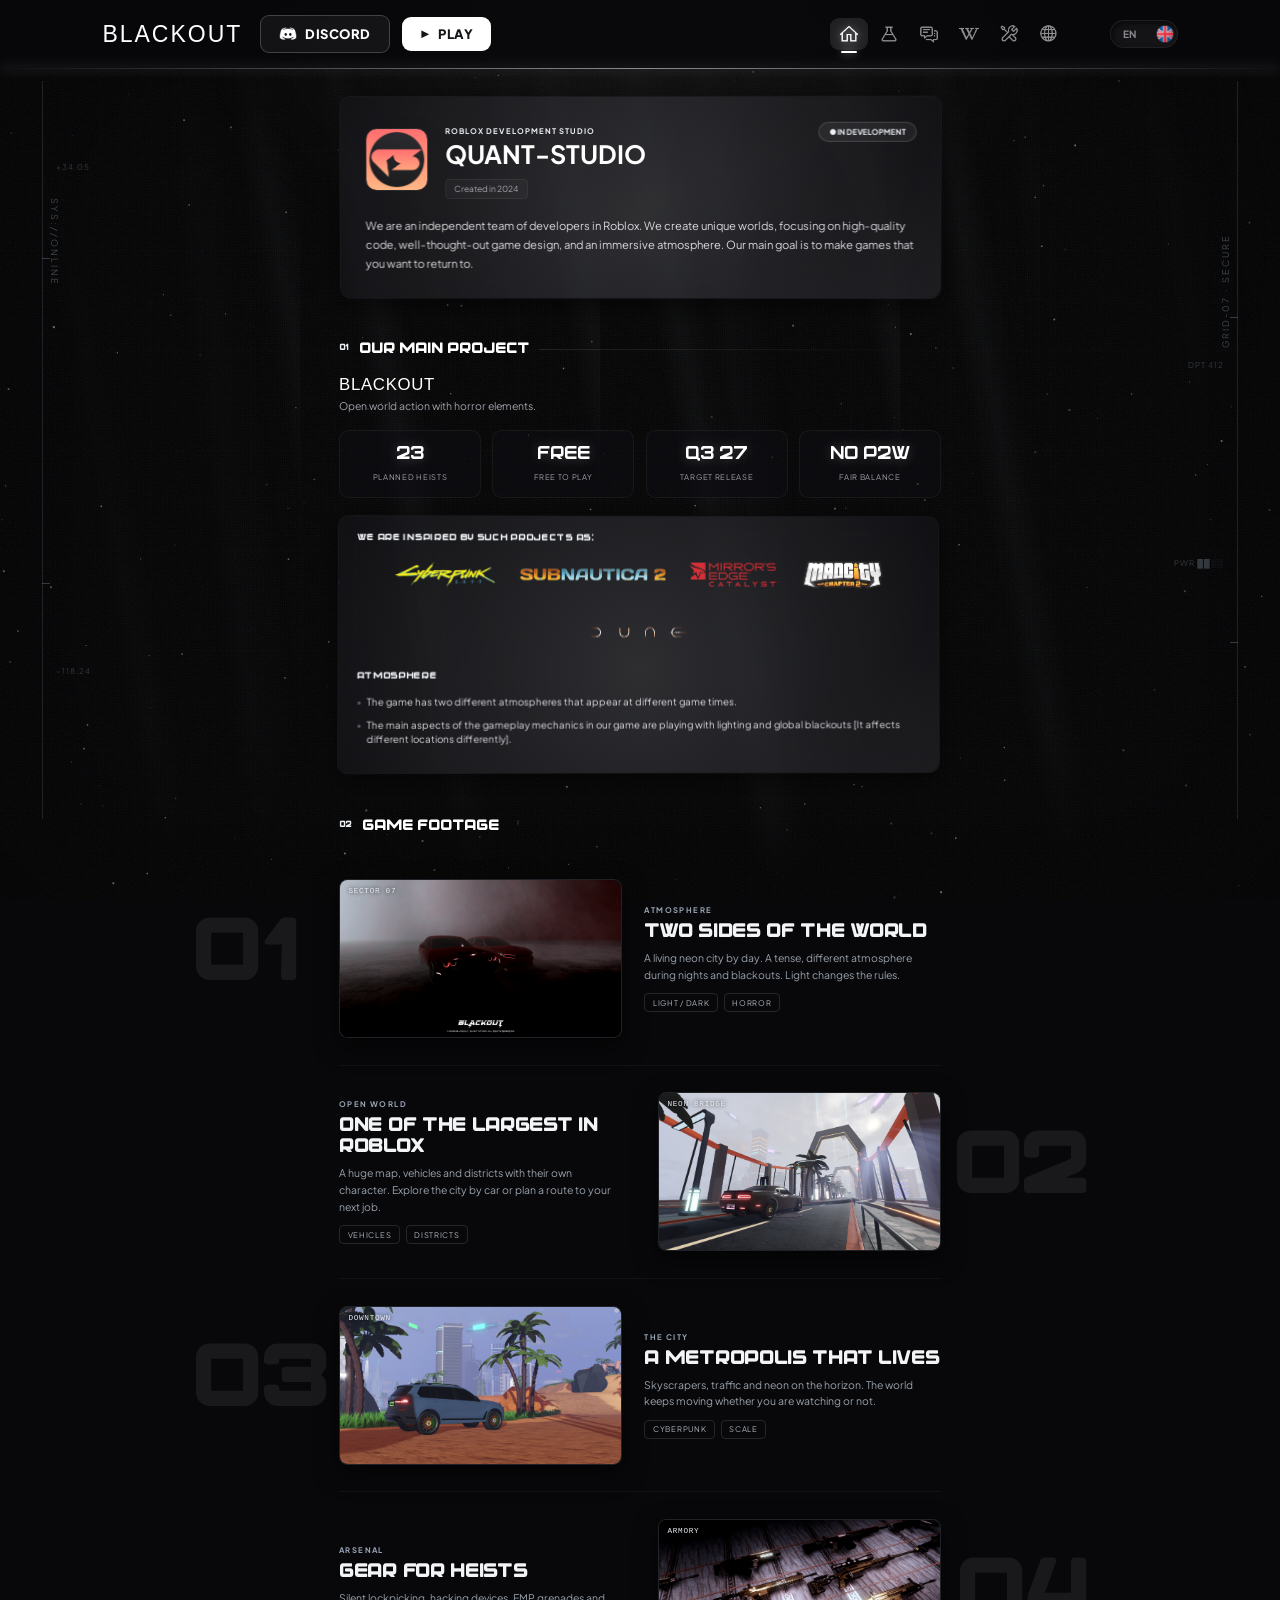
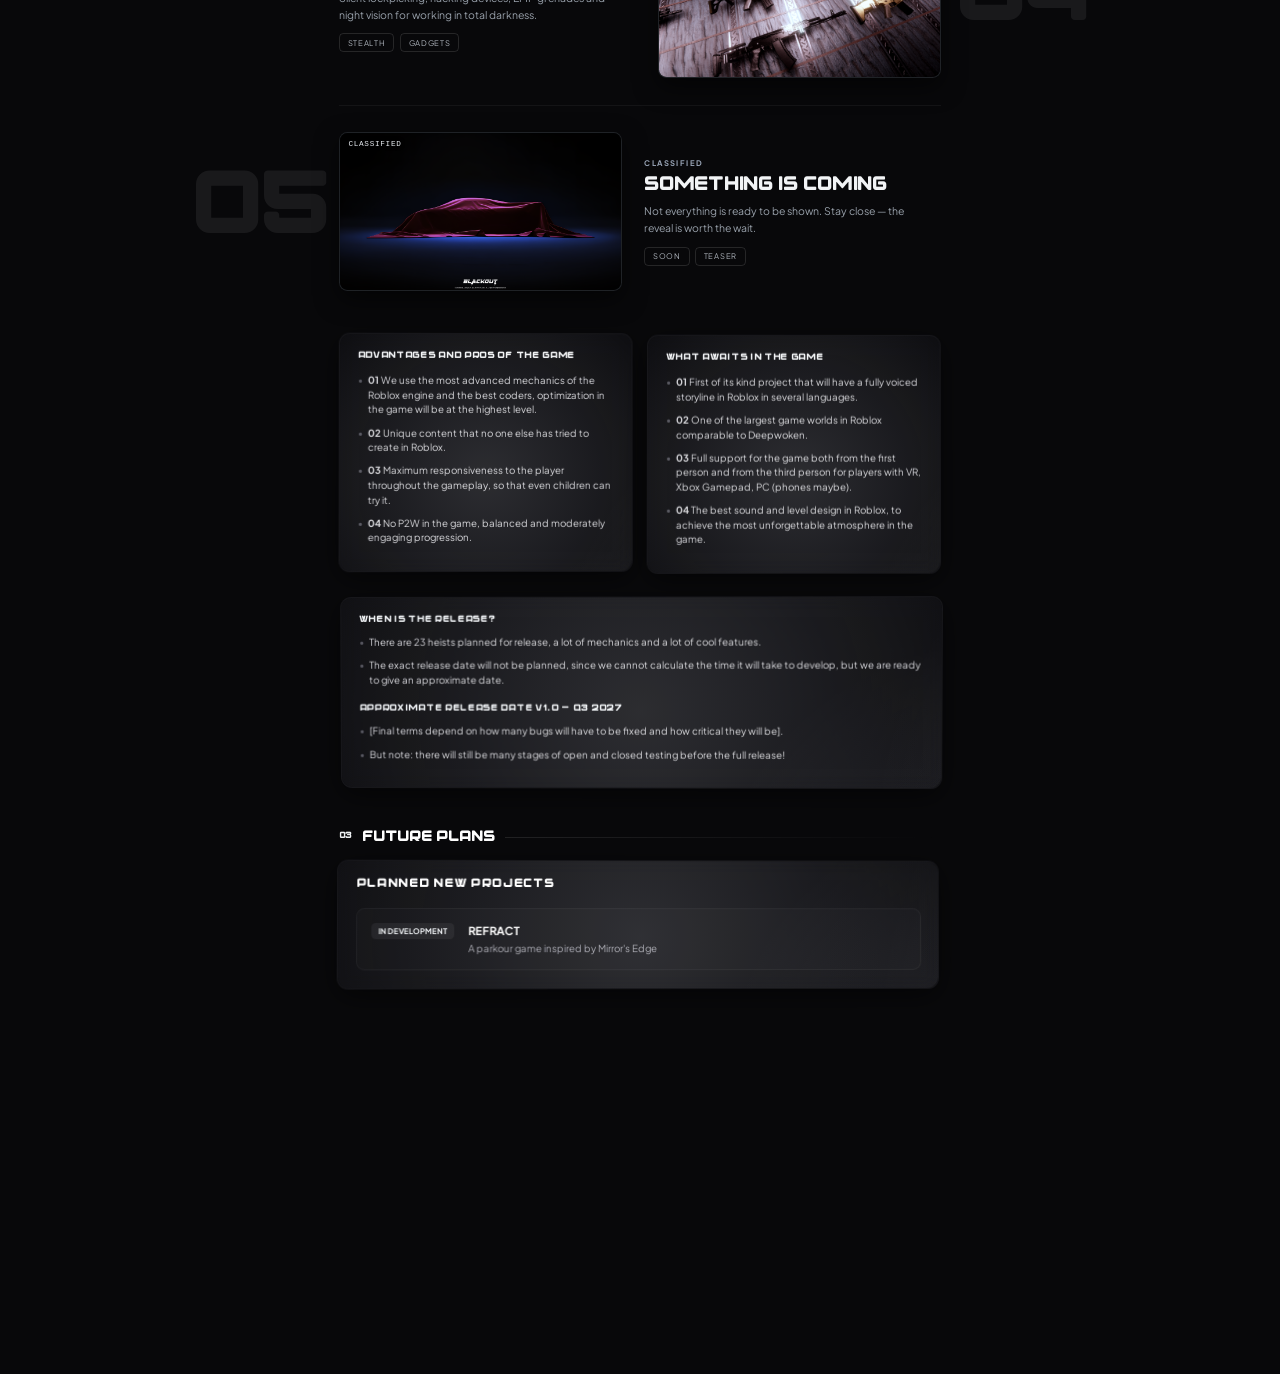
==== index.html @ 34bfa919 "Update index.html" ====
<!DOCTYPE html>
<html lang="ru">
<head>
    <meta charset="UTF-8">
    <meta name="viewport" content="width=device-width, initial-scale=1.0">

    <!-- Цвет боковой полоски Discord-эмбеда (тёмно-синий под фон/кавер) -->
    <meta name="theme-color" content="#0a0e1a">

    <!-- НАСТРОЙКА КРАСИВОГО ПРЕВЬЮ ПРИ ОТПРАВКЕ ССЫЛКИ -->
<meta property="og:type" content="website">
<meta property="og:title" content="Quant Studio">
<meta property="og:description" content="General Info. Product Info. Wiki. etc.">
<meta property="og:url" content="https://quant-web-two.vercel.app">

<!-- Ссылка на картинку для превью (Рекомендуемый размер: 1200x630 пикселей) -->
<meta property="og:image" content="https://quant-web-two.vercel.app/images/og-cover.png">
<meta property="og:image:width" content="1200">
<meta property="og:image:height" content="630">

<!-- Дополнительные теги для отображения в Twitter/X -->
<meta name="twitter:card" content="summary_large_image">
<meta name="twitter:title" content="Quant Studio">
<meta name="twitter:description" content="General Info. Product Info. Wiki. etc.">
<meta name="twitter:image" content="https://quant-web-two.vercel.app/images/og-cover.png">

    <title>Quant-Studio</title>
    <link rel="icon" type="image/png" href="images/logo.png">
    <link rel="preconnect" href="https://fonts.googleapis.com">
    <link rel="preconnect" href="https://fonts.gstatic.com" crossorigin>
    <link href="https://fonts.googleapis.com/css2?family=Plus+Jakarta+Sans:wght@400;500;700&display=swap" rel="stylesheet">
    <link rel="stylesheet" href="style.css">
</head>
<body>

    <div class="bg-grid-overlay"></div>

    <!-- Боковые HUD-рельсы в пустых полях (декор фона) -->
    <div class="hud-rails" aria-hidden="true">
        <div class="hud-rail left">
            <span class="hud-line"></span>
            <span class="hud-vtext">SYS://ONLINE</span>
            <span class="hud-tick t1">+34.05</span>
            <span class="hud-tick t2">−118.24</span>
        </div>
        <div class="hud-rail right">
            <span class="hud-line"></span>
            <span class="hud-vtext">GRID-07 · SECURE</span>
            <span class="hud-tick t3">DPT 412</span>
            <span class="hud-tick t4">PWR ██░░</span>
        </div>
    </div>
    

<!-- Шапка сайта с полным набором вкладок -->
<header class="navbar">
    <div class="logo">BLACKOUT</div>

    <div class="nav-collapse" id="nav-collapse">
        <a href="https://discord.gg/CZhffCMkxT" target="_blank" rel="noopener" class="nav-cta discord"><span data-en="Discord">Discord</span></a>
        <a href="https://www.roblox.com/games/18913136198/BLACKOUT-P-A" target="_blank" rel="noopener" class="nav-cta play"><span data-en="Play">Играть</span></a>

        <nav class="nav-links">
            <button class="tab-btn active" data-tab="main-page"><span class="tab-tip" data-en="Home">Главная</span></button>
            <button class="tab-btn" data-tab="hiring-page"><span class="tab-tip" data-en="Hiring">Вакансии</span></button>
            <button class="tab-btn" data-tab="faq-page"><span class="tab-tip" data-en="FAQ">FAQ</span></button>
            <button class="tab-btn" data-tab="wiki-page"><span class="tab-tip" data-en="Wiki">Вики</span></button>
            <button class="tab-btn" data-tab="devs-page"><span class="tab-tip" data-en="Developers">Разработчики</span></button>
            <button class="tab-btn" data-tab="socials-page"><span class="tab-tip" data-en="Social Media">Соцсети</span></button>
        </nav>
    </div>

    <!-- Язык — всегда виден на баре -->
    <button id="lang-toggle-btn" class="lang-btn">RU</button>

    <!-- Бургер (только на мобилке) -->
    <button class="nav-toggle" id="nav-toggle" aria-label="Меню"><span></span><span></span><span></span></button>
</header>



    <!-- Главный контейнер -->
    <main class="container">
        <!-- ================= ТАБ 1: ГЛАВНЯ ================= -->
            <div id="main-page" class="tab-content active">
 <!-- САМЫЙ ПЕРВЫЙ БЛОК: БИО СТУДИИ (QUANT-STUDIO) -->
        <section id="about" class="profile-card">
            <div class="profile-header">
                <div class="avatar-zone">
                    <!-- Указываем путь к вашей картинке внутри папки images -->
                    <img src="images/logo.png" alt="QUANT-STUDIO Logo" class="avatar">
                </div>
                
                <div class="profile-title">
                    <span class="subtitle">ROBLOX DEVELOPMENT STUDIO</span>
                    <h1>QUANT-STUDIO</h1>
                    
                    <div class="tags">
                        <span class="tag" data-en="Created in 2024">Создано в 2024</span>
                        <!-- <span class="tag" data-en="XX+ members">XX+ участников</span> -->
                        <!-- <span class="tag" data-en="XXM+ visits">XX млн+ визитов</span> -->
                    </div>
                </div>
                
                <div class="status-badge">● IN DEVELOPMENT</div>
            </div>

            <p class="bio" 
               data-en="We are an independent team of developers in Roblox. We create unique worlds, focusing on high-quality code, well-thought-out game design, and an immersive atmosphere. Our main goal is to make games that you want to return to.">
                Мы — независимая команда разработчиков в Roblox. Создаем уникальные миры, фокусируясь на качественном коде, проработанном геймдизайне и захватывающей атмосфере. Наша главная цель — делать игры, в которые хочется возвращаться.
            </p>
        </section>

        
        <!-- РАЗДЕЛ 01: НАШ ГЛАВНЫЙ ПРОЕКТ -->
        <div class="section-header">
            <span class="section-number">01</span>
            <h2 class="section-title" data-en="Our main project">Наш главный проект</h2>
            <div class="section-line"></div>
        </div>

        <!-- Описание игры (теперь свободно лежит на сайте) -->
        <div class="project-info" style="margin-bottom: 25px;">
            <h3 style="font-size: 24px; color: #ffffff; margin-bottom: 6px;">BLACKOUT</h3>
            <p data-en="Open world action with horror elements." style="color: #a1a1aa; font-size: 15px;">Опен ворлд экшен с элементами хоррора.</p>
        </div>

        <!-- Строка крупных неоновых счётчиков -->
        <div class="stats-row">
            <div class="stat">
                <span class="stat-num">23</span>
                <span class="stat-label" data-en="Planned heists">Ограблений</span>
            </div>
            <div class="stat">
                <span class="stat-num">FREE</span>
                <span class="stat-label" data-en="Free to play">Бесплатно</span>
            </div>
            <div class="stat">
                <span class="stat-num">Q3 27</span>
                <span class="stat-label" data-en="Target release">Примерный релиз</span>
            </div>
            <div class="stat">
                <span class="stat-num">NO&nbsp;P2W</span>
                <span class="stat-label" data-en="Fair balance">Честный баланс</span>
            </div>
        </div>

        <!-- БОЛЬШОЙ УВЕЛИЧЕННЫЙ ВИДЕОПЛЕЕР -->

        <!-- Карточка «Вдохновение и Атмосфера» с неоновыми заголовками -->
        <div style="margin-top: 30px; margin-bottom: 30px;">
            <div class="skills-card basic-card">
                
                <!-- Заголовок с акцентным цветом -->
                <h3 data-en="WE ARE INSPIRED BY SUCH PROJECTS AS:" style="color: var(--accent-color); margin-bottom: 15px;">МЫ ВДОХНОВЛЯЕМСЯ ТАКИМИ ПРОЕКТАМИ, КАК:</h3>
                
                <!-- Контейнер с логотипами (остается без изменений, так как логотипы универсальны) -->
                <div style="display: flex; flex-wrap: wrap; justify-content: center; align-items: center; gap: 35px; margin-top: 25px; margin-bottom: 30px; padding: 0 15px;">
                    <img src="images/cyberpunk.png" alt="Cyberpunk 2077" style="width: 142px; height: 35px; object-fit: contain;">
                    <img src="images/subnautica2.png" alt="Subnautica 2" style="width: 209px; height: 18px; object-fit: contain;">
                    <img src="images/mec.png" alt="Mirror's Edge Catalyst" style="width: 126px; height: 35px; object-fit: contain;">
                    <img src="images/madcity.png" alt="Mad City" style="width: 116px; height: 40px; object-fit: contain;">
                    <img src="images/dune.png" alt="DUNE" style="width: 142px; height: 55px; object-fit: contain; filter: brightness(1.4) contrast(1.2);">
                </div>
                
                <!-- Заголовок с акцентным цветом -->
                <h3 data-en="ATMOSPHERE" style="color: var(--accent-color); margin-top: 25px;">АТМОСФЕРА</h3>
                
                <ul>
                    <li data-en="The game has two different atmospheres that appear at different game times.">В игре есть две разные атмосферы, которые сменяют друг друга в зависимости от игрового времени.</li>
                    <li data-en="The main aspects of the gameplay mechanics in our game are playing with lighting and global blackouts [It affects different locations differently].">Главные аспекты геймплейных механик — это игра со светом и глобальные отключения электричества (блэкауты) [Это влияет на разные локации по-разному].</li>
                </ul>
            </div>
        </div>
        
        <!-- РАЗДЕЛ 02: КАДРЫ ИЗ ИГРЫ (ЗИГЗАГ) -->
        <div class="section-header">
            <span class="section-number">02</span>
            <h2 class="section-title" data-en="Game Footage">Кадры из игры</h2>
            <div class="section-line"></div>
        </div>

        <div class="zz-flow">

            <div class="zz-row">
                <div class="zz-ghost">01</div>
                <a class="zz-shot" href="images/screen-fog.png" target="_blank">
                    <img src="images/screen-fog.png" alt="BLACKOUT — атмосфера" loading="lazy">
                    <span class="zz-tag">SECTOR 07</span>
                </a>
                <div class="zz-text">
                    <div class="zz-k" data-en="ATMOSPHERE">АТМОСФЕРА</div>
                    <h3 data-en="Two sides of the world">Две стороны мира</h3>
                    <p data-en="A living neon city by day. A tense, different atmosphere during nights and blackouts. Light changes the rules.">Днём — живой неоновый мегаполис. Ночью и в блэкаут — совсем другая, тревожная атмосфера. Свет меняет правила.</p>
                    <div class="zz-chips"><span class="zz-chip" data-en="LIGHT / DARK">СВЕТ / ТЬМА</span><span class="zz-chip" data-en="HORROR">ХОРРОР</span></div>
                </div>
            </div>

            <div class="zz-row rev">
                <div class="zz-ghost">02</div>
                <a class="zz-shot" href="images/screen-bridge.png" target="_blank">
                    <img src="images/screen-bridge.png" alt="BLACKOUT — открытый мир" loading="lazy">
                    <span class="zz-tag">NEON BRIDGE</span>
                </a>
                <div class="zz-text">
                    <div class="zz-k" data-en="OPEN WORLD">ОТКРЫТЫЙ МИР</div>
                    <h3 data-en="One of the largest in Roblox">Один из крупнейших в Roblox</h3>
                    <p data-en="A huge map, vehicles and districts with their own character. Explore the city by car or plan a route to your next job.">Огромная карта, транспорт, районы со своим характером. Исследуй город на машине или готовь маршрут к следующему делу.</p>
                    <div class="zz-chips"><span class="zz-chip" data-en="VEHICLES">ТРАНСПОРТ</span><span class="zz-chip" data-en="DISTRICTS">РАЙОНЫ</span></div>
                </div>
            </div>

            <div class="zz-row">
                <div class="zz-ghost">03</div>
                <a class="zz-shot" href="images/screen-city.png" target="_blank">
                    <img src="images/screen-city.png" alt="BLACKOUT — город" loading="lazy">
                    <span class="zz-tag">DOWNTOWN</span>
                </a>
                <div class="zz-text">
                    <div class="zz-k" data-en="THE CITY">ГОРОД</div>
                    <h3 data-en="A metropolis that lives">Мегаполис, который живёт</h3>
                    <p data-en="Skyscrapers, traffic and neon on the horizon. The world keeps moving whether you are watching or not.">Небоскрёбы, трафик и неон на горизонте. Мир продолжает жить независимо от того, смотришь ты на него или нет.</p>
                    <div class="zz-chips"><span class="zz-chip" data-en="CYBERPUNK">КИБЕРПАНК</span><span class="zz-chip" data-en="SCALE">МАСШТАБ</span></div>
                </div>
            </div>

            <div class="zz-row rev">
                <div class="zz-ghost">04</div>
                <a class="zz-shot" href="images/screen-weapons.png" target="_blank">
                    <img src="images/screen-weapons.png" alt="BLACKOUT — арсенал" loading="lazy">
                    <span class="zz-tag">ARMORY</span>
                </a>
                <div class="zz-text">
                    <div class="zz-k" data-en="ARSENAL">АРСЕНАЛ</div>
                    <h3 data-en="Gear for heists">Снаряжение для ограблений</h3>
                    <p data-en="Silent lockpicking, hacking devices, EMP grenades and night vision for working in total darkness.">Тихий взлом, хакерские девайсы, ЭМИ-гранаты и приборы ночного видения для работы в полной темноте.</p>
                    <div class="zz-chips"><span class="zz-chip" data-en="STEALTH">СТЕЛС</span><span class="zz-chip" data-en="GADGETS">ГАДЖЕТЫ</span></div>
                </div>
            </div>

            <div class="zz-row">
                <div class="zz-ghost">05</div>
                <a class="zz-shot" href="images/screen-teaser.png" target="_blank">
                    <img src="images/screen-teaser.png" alt="BLACKOUT — засекречено" loading="lazy">
                    <span class="zz-tag">CLASSIFIED</span>
                </a>
                <div class="zz-text">
                    <div class="zz-k" data-en="CLASSIFIED">ЗАСЕКРЕЧЕНО</div>
                    <h3 data-en="Something is coming">Кое-что готовится</h3>
                    <p data-en="Not everything is ready to be shown. Stay close — the reveal is worth the wait.">Не всё пока готово к показу. Оставайся рядом — раскрытие стоит ожидания.</p>
                    <div class="zz-chips"><span class="zz-chip" data-en="SOON">СКОРО</span><span class="zz-chip" data-en="TEASER">ТИЗЕР</span></div>
                </div>
            </div>

        </div>

        <!-- Две мелкие карточки под видео -->
        <div class="skills-grid">
            
            <!-- Левая карточка: Плюсы игры -->
            <div class="skills-card can-do">
                <h3 data-en="ADVANTAGES AND PROS OF THE GAME">ПРЕИМУЩЕСТВА И ПЛЮСЫ ИГРЫ</h3>
                <ul>
                    <li data-en=" We use the most advanced mechanics of the Roblox engine and the best coders, optimization in the game will be at the highest level."><strong>01</strong> Мы используем самые продвинутые механики движка роблокса и лучших кодеров, оптимизация в игре будет на высшем уровне.</li>
                    <li data-en=" Unique content that no one else has tried to create in Roblox."><strong>02</strong> Уникальный контент который никто еще не пробовал создавать в Roblox.</li>
                    <li data-en=" Maximum responsiveness to the player throughout the gameplay, so that even children can try it."><strong>03</strong> Максимальная отзывчивость к игроку по ходу всего геймплея, чтобы даже дети могли это попробовать.</li>
                    <li data-en=" No P2W in the game, balanced and moderately engaging progression."><strong>04</strong> В игре нет P2W, сбалансированная и в меру занимающая время прогрессия.</li>
                </ul>
            </div>

            <!-- Правая карточка: Что ждет в игре -->
            <div class="skills-card basic-card">
                <h3 data-en="WHAT AWAITS IN THE GAME">ЧТО ЖДЕТ В ИГРЕ</h3>
                <ul>
                    <li data-en=" First of its kind project that will have a fully voiced storyline in Roblox in several languages."><strong>01</strong> Первый в своем роде проект который будет иметь полноценный озвученый сюжет в Roblox на нескольких языках.</li>
                    <li data-en=" One of the largest game worlds in Roblox comparable to Deepwoken."><strong>02</strong> Один из самых больших игровых миров в Roblox сравнимо с Deepwoken.</li>
                    <li data-en=" Full support for the game both from the first person and from the third person for players with VR, Xbox Gamepad, PC (phones maybe)."><strong>03</strong> Полная поддержка игры как от первого лица так и от третьего лица для игроков с VR, Xbox Gamepad, PC.(телефоны может быть)</li>
                    <li data-en=" The best sound and level design in Roblox, to achieve the most unforgettable atmosphere in the game."><strong>04</strong> Самый лучший саунд и левел дизайн в Roblox, для достижения самой не забываемой atmosphere в игре.</li>
                </ul>
            </div>
        </div>

        <!-- Карточка «Когда релиз?» под сеткой из двух карточек -->
        <div style="margin-top: 30px; margin-bottom: 30px;">
            <div class="skills-card basic-card">
                
                <!-- Заголовок КВАНДО РЕЛИЗ -->
                <h3 data-en="WHEN IS THE RELEASE?" style="color: var(--accent-color); margin-bottom: 15px;">КОГДА РЕЛИЗ?</h3>
                <ul>
                    <li data-en="There are 23 heists planned for release, a lot of mechanics and a lot of cool features.">На момент релиза запланировано 23 ограбления, огромное количество проработанных механик и масса крутых фич.</li>
                    <li data-en="The exact release date will not be planned, since we cannot calculate the time it will take to develop, but we are ready to give an approximate date.">Точную дату релиза мы не планируем, так как невозможно со 100% точностью рассчитать время на разработку, но мы готовы назвать примерные сроки.</li>
                </ul>
                
                <!-- Заголовок ПРИМЕРНАЯ ДАТА -->
                <h3 data-en="APPROXIMATE RELEASE DATE V1.0 — Q3 2027" style="color: var(--accent-color); margin-top: 25px; margin-bottom: 15px;">ПРИМЕРНАЯ ДАТА РЕЛИЗА ВЕРСИИ 1.0 — Q3 2027</h3>
                <ul>
                    <li data-en="[Final terms depend on how many bugs will have to be fixed and how critical they will be].">[Финальные сроки зависят от количества багов, которые придется исправлять, и от того, насколько критичными они будут].</li>
                    <li data-en="But note: there will still be many stages of open and closed testing before the full release!">Но учтите: до полноценного релиза вас ждет еще много этапов открытых и закрытых тестирований!</li>
                </ul>

            </div>
        </div>

        <!-- РАЗДЕЛ 03: БУДУЩИЕ ПЛАНЫ -->
        <div class="section-header">
            <span class="section-number">03</span>
            <h2 class="section-title" data-en="Future Plans">Будущие планы</h2>
            <div class="section-line"></div>
        </div>

        <section id="roadmap" class="skills-card roadmap-zone">
            <h3 data-en="Planned New Projects">Запланированные новые проекты</h3>
            <div class="roadmap-list">
                <div class="roadmap-item">
                    <div class="roadmap-status planned" data-en="In development">В разработке</div>
                    <div class="roadmap-content">
                        <h4>REFRACT</h4>
                        <p data-en="A parkour game inspired by Mirror's Edge">Паркур игра вдохновленная Mirrors Edge</p>
                    </div>
                </div>
            </div>
        </section>

                        <!-- НОВЫЙ БОЛЬШОЙ ПОДВАЛ В СТИЛЕ РЕФЕРЕНСА -->
<section id="contacts" class="footer-hero">
    <!-- Крупный заголовок -->
    <h2 class="footer-hero-title" data-en="WANT TO WORK WITH US?">ХОТИТЕ РАБОТАТЬ С НАМИ?</h2>
    
    <!-- Текст по центру -->
    <div class="footer-hero-desc">
        <p data-en="Our Discord DMs are always open for business inquiries and partnerships.">
            Личные сообщения в Discord всегда открыты для деловых предложений и партнерства.
        </p>
        <p data-en="Open a ticket in our server or jump straight into details: share your idea and timeline.">
            Создайте тикет на нашем сервере или сразу переходите к деталям: поделитесь своей идеей и сроками.
        </p>
    </div>
    
    <!-- Тонкая аккуратная строчка в самом низу -->
    <div class="footer-sub-bar">
        <span>Ⓒ 2025 BLACKOUT, Quant Studio. All rights reserved.</span>
    </div>
</section>
                
            </div>
       

<!-- ================= ТАБ 2: ВАКАНСИИ (Вынесли сюда) ================= -->
    <div id="hiring-page" class="tab-content">
        <div class="section-header">
            <span class="section-number">HIRING</span>
            <h2 class="section-title" data-en="Team Recruitment">Набор в команду</h2>
            <div class="section-line"></div>
        </div>

        <!-- Твой старый блок вакансий, обернутый в локализацию -->
        <section class="skills-card hiring-zone" style="margin-top: 25px;">
            <div class="hiring-header">
                <h3 data-en="Looking for Testers (QA)">Ищем Тестировщиков (QA)</h3>
                <span class="salary-badge" data-en="On a voluntary basis / Unpaid">На добровольной основе / Без оплаты</span>
            </div>
            <p class="hiring-desc" data-en="If you love our games, want to be the first to find bugs, test secret updates, and communicate directly with developers — we are waiting for you!">
                Если вы любите наши игры, хотите первыми находить баги, тестировать секретные обновления и напрямую общаться с разработчиками — мы ждем вас!
            </p>
            <div class="requirements-grid">
                <div>
                    <h4 data-en="What you need to do:">Что нужно делать:</h4>
                    <ul>
                        <li data-en="look for critical errors and exploits.">искать критические ошибки и дюпы.</li>
                        <li data-en="Write clear reports (bug reports).">Писать понятные отчеты (баг-репорты).</li>
                        <li data-en="Check the balance of new updates.">Проверять баланс новых обновлений.</li>
                    </ul>
                </div>
                <div>
                    <h4 data-en="What we offer in return:">Что мы предлагаем взамен:</h4>
                    <ul>
                        <li data-en="Unique tag in Discord and in-game.">Уникальный тег в Discord и в игре.</li>
                        <li data-en="Access to closed testing servers.">Доступ к закрытым тестовым серверам.</li>
                        <li data-en="Free in-game bonuses/currency.">Бесплатные внутриигровые бонусы/валюту.</li>
                    </ul>
                </div>
            </div>
            <a href="https://discord.gg/ekV7fWsDsy" target="_blank" class="apply-btn" data-en="Discord channel hiring: write something">Дискорд канал hiring: напишите что нибудь</a>
        </section>
    </div>
        
 <!-- ================= ТАБ 3: МАСШТАБНОЕ FAQ ================= -->
    <div id="faq-page" class="tab-content">
        <div class="section-header">
            <span class="section-number">FAQ</span>
            <h2 class="section-title" data-en="Frequently Asked Questions">Часто задаваемые вопросы</h2>
            <div class="section-line"></div>
        </div>
        
        <div class="faq-container" style="margin-top: 25px; margin-bottom: 40px;">
            
            <!-- Вопрос 1 -->
            <div class="skills-card basic-card faq-item" style="margin-bottom: 15px; padding: 20px; cursor: pointer;">
                <div style="display: flex; justify-content: space-between; align-items: center;">
                    <h3 data-en="What platform is the game being developed for?" style="color: var(--accent-color); margin: 0; font-size: 16px;">На какой платформе разрабатывается игра?</h3>
                    <span class="faq-arrow" style="color: var(--accent-color); transition: transform 0.3s; font-size: 18px;">▼</span>
                </div>
                <div class="faq-answer" style="max-height: 0; overflow: hidden; transition: max-height 0.3s ease-out;">
                    <p data-en="The game is being created exclusively for the Roblox platform. It will support PC, VR, Xbox controllers, and potentially mobile devices." style="color: #a1a1aa; margin-top: 15px; font-size: 14px; line-height: 1.6;">
                        Игра создается эксклюзивно на платформе Roblox. Мы планируем поддержку ПК, VR-шлемов, геймпадов Xbox и, возможно, мобильных устройств при хорошей оптимизации.
                    </p>
                </div>
            </div>

            <!-- Вопрос 2 -->
            <div class="skills-card basic-card faq-item" style="margin-bottom: 15px; padding: 20px; cursor: pointer;">
                <div style="display: flex; justify-content: space-between; align-items: center;">
                    <h3 data-en="Will the game be free-to-play?" style="color: var(--accent-color); margin: 0; font-size: 16px;">Будет ли игра бесплатной?</h3>
                    <span class="faq-arrow" style="color: var(--accent-color); transition: transform 0.3s; font-size: 18px;">▼</span>
                </div>
                <div class="faq-answer" style="max-height: 0; overflow: hidden; transition: max-height 0.3s ease-out;">
                    <p data-en="Yes, the game will be fully free to play. As mentioned before, there will be no pay-to-win (P2W) mechanics, only balanced progression and cosmetic items." style="color: #a1a1aa; margin-top: 15px; font-size: 14px; line-height: 1.6;">
                        Да, игра будет абсолютно бесплатной.
                    </p>
                </div>
            </div>

            <!-- Вопрос: Будут ли в игре фракции или кланы? -->
<div class="skills-card basic-card faq-item" style="margin-bottom: 15px; padding: 20px; cursor: pointer;">
    <div style="display: flex; justify-content: space-between; align-items: center;">
        <h3 data-en="Will there be factions or clans in the game?" style="color: var(--accent-color); margin: 0; font-size: 16px;">Будут ли в игре фракции или кланы?</h3>
        <span class="faq-arrow" style="color: var(--accent-color); transition: transform 0.3s; font-size: 18px;">▼</span>
    </div>
    <div class="faq-answer" style="max-height: 0; overflow: hidden; transition: max-height 0.3s ease-out;">
        <p data-en="Yes, the world is divided into several unique factions, each with its own philosophy, style, and equipment. Players will be able to complete tasks for them, earn reputation, and unlock exclusive high-tier gear." style="color: #a1a1aa; margin-top: 15px; font-size: 14px; line-height: 1.6;">
            Да, мир разделен на несколько уникальных фракций со своей философией, стилем и экипировкой. Игроки смогут выполнять для них задания, повышать репутацию и открывать доступ к эксклюзивному высокоуровневому снаряжению.
        </p>
    </div>
</div>

<!-- Вопрос: Смогу ли я построить или обустроить свое личное убежище/дом? -->
<div class="skills-card basic-card faq-item" style="margin-bottom: 15px; padding: 20px; cursor: pointer;">
    <div style="display: flex; justify-content: space-between; align-items: center;">
        <h3 data-en="Will I be able to build or customize my personal safehouse?" style="color: var(--accent-color); margin: 0; font-size: 16px;">Смогу ли я обустроить свое личное убежище или дом?</h3>
        <span class="faq-arrow" style="color: var(--accent-color); transition: transform 0.3s; font-size: 18px;">▼</span>
    </div>
    <div class="faq-answer" style="max-height: 0; overflow: hidden; transition: max-height 0.3s ease-out;">
        <p data-en="Yes! Every player will have access to a customizable Hideout where you can design the interior. Moreover, you can install specialized utility stations to 'launder' stolen goods and process raw loot for rewards, such as melting down jewelry into clean bars." style="color: #a1a1aa; margin-top: 15px; font-size: 14px; line-height: 1.6;">
            Да! У каждого игрока будет свое личное Убежище, в котором можно полностью обустроить интерьер под себя. Более того, вы сможете устанавливать специальные станки и предметы для «отмыва» ценностей и переработки добытого лута — например, для переплавки украденных ювелирных изделий в чистые слитки ради получения наград.
        </p>
    </div>
</div>


            <!-- Вопрос: Можно ли проходить ограбления полностью по стелсу (тихо)? -->
<div class="skills-card basic-card faq-item" style="margin-bottom: 15px; padding: 20px; cursor: pointer;">
    <div style="display: flex; justify-content: space-between; align-items: center;">
        <h3 data-en="Can heists be completed entirely in stealth?" style="color: var(--accent-color); margin: 0; font-size: 16px;">Можно ли проходить ограбления полностью по стелсу (тихо)?</h3>
        <span class="faq-arrow" style="color: var(--accent-color); transition: transform 0.3s; font-size: 18px;">▼</span>
    </div>
    <div class="faq-answer" style="max-height: 0; overflow: hidden; transition: max-height 0.3s ease-out;">
        <p data-en="Yes, stealth is a fully viable playstyle. You can bypass security, hack cameras, sneak past guards, and use silent weapons. A quiet playthrough will reward you by preventing reinforcement spawns and making the extraction much cleaner." style="color: #a1a1aa; margin-top: 15px; font-size: 14px; line-height: 1.6;">
            Да, стелс — это полноценный стиль игры. Вы сможете отключать лазеры, взламывать камеры, обходить патрули со спины и использовать глушители. Тихое прохождение убережет ваш отряд от вызова элитного подкрепления и сделает эвакуацию с добычей намного безопаснее.
        </p>
    </div>
</div>
            
            <!-- Вопрос: Будут ли вообще охранные системы и препятствия на пути? -->
<div class="skills-card basic-card faq-item" style="margin-bottom: 15px; padding: 20px; cursor: pointer;">
    <div style="display: flex; justify-content: space-between; align-items: center;">
        <h3 data-en="Will there be any security systems and obstacles during heists?" style="color: var(--accent-color); margin: 0; font-size: 16px;">Будут ли вообще охранные системы и препятствия на пути?</h3>
        <span class="faq-arrow" style="color: var(--accent-color); transition: transform 0.3s; font-size: 18px;">▼</span>
    </div>
    <div class="faq-answer" style="max-height: 0; overflow: hidden; transition: max-height 0.3s ease-out;">
        <p data-en="Objects will be protected by various automated security systems that will block your path forward. You will have to deal with motion sensors, laser grids, heavy automated turrets, and electronic blast doors that block access to the main vaults." style="color: #a1a1aa; margin-top: 15px; font-size: 14px; line-height: 1.6;">
            На пути к цели вам встретятся самые разные охранные системы, которые будут активно мешать продвижению вглубь объекта. Вам придется сталкиваться с датчиками движения, лазерными барьерами, тяжелыми автоматическими турелями и гермозатворами, полностью блокирующими проход к главному хранилищу при поднятии тревоги.
        </p>
    </div>
</div>

            <!-- Вопрос: Будут ли в игре специальные хакерские или тактические гаджеты? -->
<div class="skills-card basic-card faq-item" style="margin-bottom: 15px; padding: 20px; cursor: pointer;">
    <div style="display: flex; justify-content: space-between; align-items: center;">
        <h3 data-en="Will there be special hacking or tactical gadgets in the game?" style="color: var(--accent-color); margin: 0; font-size: 16px;">Будут ли в игре специальные хакерские или тактические гаджеты?</h3>
        <span class="faq-arrow" style="color: var(--accent-color); transition: transform 0.3s; font-size: 18px;">▼</span>
    </div>
    <div class="faq-answer" style="max-height: 0; overflow: hidden; transition: max-height 0.3s ease-out;">
        <p data-en="Absolutely. To bypass advanced defense networks, you will use dedicated gear: tools for silent lockpicking, hacking devices for terminal overrides, EMP grenades to disable turrets, and night vision goggles for global blackout segments." style="color: #a1a1aa; margin-top: 15px; font-size: 14px; line-height: 1.6;">
            Абсолютно. Для обхода продвинутых систем защиты вам понадобится специальное снаряжение: девайсы для бесшумного взлома замков, хакерские планшеты для перегрузки терминалов, ЭМИ-гранаты для временного отключения турелей и приборы ночного видения для работы в условиях глобального блэкаута.
        </p>
    </div>
</div>

            <!-- Вопрос: Будет ли в игре прокачка персонажа, скиллы или перки? -->
<div class="skills-card basic-card faq-item" style="margin-bottom: 15px; padding: 20px; cursor: pointer;">
    <div style="display: flex; justify-content: space-between; align-items: center;">
        <h3 data-en="Will the game feature character leveling, skills, or perks?" style="color: var(--accent-color); margin: 0; font-size: 16px;">Будет ли в игре прокачка персонажа, скиллы или перки?</h3>
        <span class="faq-arrow" style="color: var(--accent-color); transition: transform 0.3s; font-size: 18px;">▼</span>
    </div>
    <div class="faq-answer" style="max-height: 0; overflow: hidden; transition: max-height 0.3s ease-out;">
        <p data-en="Yes, we are developing a skill tree that you can upgrade as you progress through the gameplay. It is important to note that these skills do not affect the character's core mechanics and do not give any competitive advantages against other players." style="color: #a1a1aa; margin-top: 15px; font-size: 14px; line-height: 1.6;">
            Да, мы разрабатываем древо навыков, которое можно будет улучшать по мере продвижения геймплея. Важно отметить, что эти навыки никак не влияют на основные механики персонажа и не дают никаких преимуществ против других игроков.
        </p>
    </div>
</div>

            <!-- Вопрос: Планируются ли в игре платные дополнения (DLC) или сезонные пропуски? -->
<div class="skills-card basic-card faq-item" style="margin-bottom: 15px; padding: 20px; cursor: pointer;">
    <div style="display: flex; justify-content: space-between; align-items: center;">
        <h3 data-en="Are there any planned paid DLCs or season passes?" style="color: var(--accent-color); margin: 0; font-size: 16px;">Планируются ли в игре платные дополнения (DLC) или сезонные пропуски?</h3>
        <span class="faq-arrow" style="color: var(--accent-color); transition: transform 0.3s; font-size: 18px;">▼</span>
    </div>
    <div class="faq-answer" style="max-height: 0; overflow: hidden; transition: max-height 0.3s ease-out;">
        <p data-en="Yes, paid DLCs are planned, but they will strictly cover additional operations and quests in new biomes. They will be inexpensive and will not affect the main storyline in any way. These narrative branches are focused more on specific characters and their deep lore, and completing them will reward you with exclusive in-game items." style="color: #a1a1aa; margin-top: 15px; font-size: 14px; line-height: 1.6;">
            Да, в игре планируются платные дополнения (DLC), но они будут касаться именно дополнительных операций и квестов в новых биомах игры. Стоить они будут недорого и никак не повлияют на основной сюжет. Эта ветка повествования нацелена больше на раскрытие конкретных персонажей и их личного лора, а за прохождение этих историй игроки смогут получить свои собственные уникальные награды.
        </p>
    </div>
</div>

            <!-- Вопрос: Планируется ли поддержка Private Servers (VIP-серверов)? -->
<div class="skills-card basic-card faq-item" style="margin-bottom: 15px; padding: 20px; cursor: pointer;">
    <div style="display: flex; justify-content: space-between; align-items: center;">
        <h3 data-en="Is there going to be Private Server support?" style="color: var(--accent-color); margin: 0; font-size: 16px;">Планируется ли поддержка Private Servers (VIP-серверов)?</h3>
        <span class="faq-arrow" style="color: var(--accent-color); transition: transform 0.3s; font-size: 18px;">▼</span>
    </div>
    <div class="faq-answer" style="max-height: 0; overflow: hidden; transition: max-height 0.3s ease-out;">
        <p data-en="Yes, private servers will be fully supported. This will allow you and your squad to go through difficult heists or explore the lore of the open world at your own pace without any interference from random players." style="color: #a1a1aa; margin-top: 15px; font-size: 14px; line-height: 1.6;">
            Да, мы обязательно добавим полную поддержку приватных серверов. Это позволит вам собираться своей фиксированной командой и проходить сложные ограбления или изучать секреты открытого мира в своем темпе, без случайных игроков в сессии.
        </p>
    </div>
</div>

<!-- Вопрос: Планируются ли в игре масштабные лайв-ивенты в реальном времени? -->
<div class="skills-card basic-card faq-item" style="margin-bottom: 15px; padding: 20px; cursor: pointer;">
    <div style="display: flex; justify-content: space-between; align-items: center;">
        <h3 data-en="Are there any live events planned like in Mad City Ch2?" style="color: var(--accent-color); margin: 0; font-size: 16px;">Планируются ли в игре масштабные лайв-ивенты в реальном времени?</h3>
        <span class="faq-arrow" style="color: var(--accent-color); transition: transform 0.3s; font-size: 18px;">▼</span>
    </div>
    <div class="faq-answer" style="max-height: 0; overflow: hidden; transition: max-height 0.3s ease-out;">
        <p data-en="Yes! We want to actively develop the game's story through massive live events in real-time, similar to Mad City. These events will globally change the open world, push the main lore forward, and allow participating players to get limited-time exclusive rewards." style="color: #a1a1aa; margin-top: 15px; font-size: 14px; line-height: 1.6;">
            Да! Мы хотим активно развивать сюжет игры через масштабные живые ивенты (Live Events) в реальном времени, как это реализовано в Mad City. Такие события будут глобально менять карту открытого мира, продвигать общий лор вселенной вперед и позволят участникам получить лимитированные эксклюзивные награды, которые нельзя будет достать позже.
        </p>
    </div>
</div>

            <!-- Текстовое примечание в конце FAQ -->
<p class="faq-note" 
   data-en="This list may be updated if we receive many questions on a single topic, but for now, it contains the most frequently asked questions of interest to everyone." 
   style="color: #71717a; font-size: 13px; text-align: center; margin-top: 30px; margin-bottom: 20px; line-height: 1.6; max-width: 600px; margin-left: auto; margin-right: auto; font-style: italic;">
    Этот список может обновляться, если будет поступать много вопросов по одной теме, но на данный момент здесь собраны именно те вопросы, которые больше всего интересуют комьюнити.
</p>
        </div>
    </div>

    <!-- ================= ТАБ: РАЗРАБОТЧИКИ ================= -->
    <div id="devs-page" class="tab-content">
        <div class="section-header">
            <span class="section-number">DEVS</span>
            <h2 class="section-title" data-en="Our Team">Наша команда</h2>
            <div class="section-line"></div>
        </div>

        <div class="skills-card basic-card" style="margin-top: 25px; text-align: center;">
            <h3 style="color: var(--accent-color); margin-bottom: 15px;" data-en="MEET THE TEAM">ЗНАКОМЬТЕСЬ С КОМАНДОЙ</h3>
            <p style="color: #a1a1aa; font-size: 14px; line-height: 1.6; max-width: 600px; margin: 0 auto;" data-en="The developers section is being prepared. Soon you will be able to meet the people behind Quant-Studio here.">
                Раздел с разработчиками готовится. Скоро здесь можно будет познакомиться с людьми, которые создают Quant-Studio.
            </p>
        </div>
    </div>

    <!-- ================= ТАБ 4: СОЦСЕТИ ================= -->
<div id="socials-page" class="tab-content">
    <div class="section-header">
        <span class="section-number">SOCIALS</span>
        <h2 class="section-title" data-en="Our Social Media">Наши социальные сети</h2>
        <div class="section-line"></div>
    </div>

    <!-- Карточка с центрированием контента -->
    <div class="skills-card basic-card" style="margin-top: 25px; text-align: center; display: flex; flex-direction: column; align-items: center;">
        <h3 style="color: var(--accent-color); margin-bottom: 15px;" data-en="JOIN OUR COMMUNITY">ПРИСОЕДИНЯЙТЕСЬ К НАШЕМУ СООБЩЕСТВУ</h3>
        <p style="margin-bottom: 35px; color: #a1a1aa; font-size: 14px; max-width: 500px; line-height: 1.6;" data-en="Stay tuned for updates, read development logs, and chat with other players on our official platforms.">
            Следите за обновлениями в реальном времени, читайте логи разработки и общайтесь с другими игроками на наших официальных платформах.
        </p>
        
        <!-- Контейнер для твоих PNG иконок строго по центру -->
        <div class="social-icons-row" style="display: flex; justify-content: center; align-items: center; gap: 32px; flex-wrap: wrap;">
            
            <!-- Дискорд -->
            <a href="https://discord.gg/CZhffCMkxT" target="_blank" class="social-icon-link" title="Discord">
                <img src="images/discord.png" alt="Discord">
            </a>
            
            <!-- Роблокс группа -->
            <a href="https://www.roblox.com/games/18913136198/BLACKOUT-P-A" target="_blank" class="social-icon-link" title="Roblox">
                <img src="images/roblox.png" alt="Roblox">
            </a>

            <!-- Роблокс Студия -->
            <a href="https://www.roblox.com/communities/34643103/Quant-Studio#!/about" target="_blank" class="social-icon-link" title="Roblox Studio">
                <img src="images/robloxstudio.png" alt="Roblox Studio">
            </a>

            <!-- Твиттер / X -->
            <a href="https://x.com/Quant_Studi0" target="_blank" class="social-icon-link" title="X (Twitter)">
                <img src="images/x.png" alt="X">
            </a>

            <!-- Тикток -->
            <a href="https://www.tiktok.com/@quant_studi0" target="_blank" class="social-icon-link" title="TikTok">
                <img src="images/tiktok.png" alt="TikTok">
            </a>

            <!-- Ютуб -->
            <a href="https://www.youtube.com/@Quant-Studio" target="_blank" class="social-icon-link" title="YouTube">
                <img src="images/youtube.png" alt="YouTube">
            </a>

        </div>
    </div>
</div>

    <!-- ================= ТАБ: WIKI / БАЗА ДАННЫХ ================= -->
    <div id="wiki-page" class="tab-content">
        <div class="section-header">
            <span class="section-number">WIKI</span>
            <h2 class="section-title" data-en="Database">База данных</h2>
            <div class="section-line"></div>
        </div>

        <div class="db-root">
            <div class="db-topbar">
                <input type="text" class="db-search" id="db-search" placeholder="Поиск по базе…" data-en-ph="Search the database…">
                <span class="db-sync"><span class="db-dot"></span>SYNC · ROBLOX</span>
            </div>
            <div class="db-layout">
                <aside class="db-side" id="db-cats"></aside>
                <div class="db-main">
                    <div class="db-list" id="db-list"></div>
                    <div class="db-detail" id="db-detail"></div>
                </div>
            </div>
        </div>
    </div>

    </main>

    <script>
    document.addEventListener("DOMContentLoaded", () => {
        // === ЛОГИКА МУЛЬТИЯЗЫЧНОСТИ ===
        const langBtn = document.getElementById("lang-toggle-btn");
        // Авто-выбор языка: если пользователь раньше сам не переключал —
        // определяем по языку браузера (русский → RU, все прочие → EN).
        let currentLang = localStorage.getItem("site-lang");
        if (!currentLang) {
            const navLang = (navigator.language || navigator.userLanguage || "en").toLowerCase();
            currentLang = navLang.startsWith("ru") ? "ru" : "en";
        }

        function applyLanguage(lang) {
            document.querySelectorAll("[data-en], [data-ru]").forEach(el => {
                const strongTag = el.querySelector("strong");
                const strongHtml = strongTag ? strongTag.outerHTML : "";

                if (lang === "en") {
                    if (el.hasAttribute("data-en")) {
                        el.innerHTML = strongHtml + el.getAttribute("data-en");
                    }
                } else {
                    if (el.hasAttribute("data-ru")) {
                        el.innerHTML = strongHtml + el.getAttribute("data-ru");
                    } else if (el.dataset.originalHtml) {
                        el.innerHTML = el.dataset.originalHtml;
                    }
                }
            });

            // Сбрасываем раскрытые FAQ, чтобы их max-height не «залипал» на старой длине текста
            document.querySelectorAll('.faq-answer').forEach(a => { a.style.maxHeight = '0px'; });
            document.querySelectorAll('.faq-arrow').forEach(ar => { ar.style.transform = 'rotate(0deg)'; });

            if (langBtn) {
                langBtn.innerHTML = lang === "ru" ? "EN" : "RU";
                
                /* МАГИЯ АНИМАЦИИ: Добавляем класс .en если язык английский, чтобы флаг летел */
                if (lang === "en") {
                    langBtn.classList.add("en");
                } else {
                    langBtn.classList.remove("en");
                }
            }
            localStorage.setItem("site-lang", lang);
            if (window.dbSetLang) window.dbSetLang(lang);
        }

        document.querySelectorAll("[data-en]").forEach(el => {
            if (!el.hasAttribute("data-ru")) el.dataset.originalHtml = el.innerHTML;
        });

        if (langBtn) {
            langBtn.addEventListener("click", () => {
                currentLang = currentLang === "ru" ? "en" : "ru";
                applyLanguage(currentLang);
            });
        }
        applyLanguage(currentLang);


         // === ЛОГИКА ПЕРЕКЛЮЧЕНИЯ ВКЛАДОК С ПРЯМЫМИ ССЫЛКАМИ ===
        const tabButtons = document.querySelectorAll(".tab-btn");
        const tabContents = document.querySelectorAll(".tab-content");

        function switchTab(targetTabId) {
            const targetBtn = document.querySelector(`.tab-btn[data-tab="${targetTabId}"]`);
            const targetContent = document.getElementById(targetTabId);

            if (targetContent && targetBtn) {
                tabButtons.forEach(b => b.classList.remove("active"));
                tabContents.forEach(c => c.classList.remove("active"));

                targetBtn.classList.add("active");
                targetContent.classList.add("active");

                // Мгновенный скролл вверх — плавный конфликтовал с fade-анимацией вкладки
                window.scrollTo(0, 0);
            }
        }

        tabButtons.forEach(btn => {
            btn.addEventListener("click", () => {
                const targetTab = btn.getAttribute("data-tab");
                switchTab(targetTab);

                if (targetTab === "main-page") {
                    history.pushState(null, null, " ");
                } else {
                    history.pushState(null, null, "#" + targetTab.replace("-page", ""));
                }
            });
        });

        const currentHash = window.location.hash.replace("#", "");
        
        if (currentHash) {
            switchTab(currentHash + "-page");
        } else {
            switchTab("main-page");
        }

        window.addEventListener("popstate", () => {
            const hash = window.location.hash.replace("#", "");
            switchTab(hash ? hash + "-page" : "main-page");
        });


        // === ЛОГИКА РАСКРЫТИЯ FAQ (АККОРДЕОН) ===
        document.querySelectorAll('.faq-item').forEach(item => {
            item.addEventListener('click', (e) => {
                const answer = item.querySelector('.faq-answer');
                const arrow = item.querySelector('.faq-arrow');
                
                if (answer.style.maxHeight && answer.style.maxHeight !== '0px') {
                    answer.style.maxHeight = '0px';
                    arrow.style.transform = 'rotate(0deg)';
                } else {
                    answer.style.maxHeight = answer.scrollHeight + 'px';
                    arrow.style.transform = 'rotate(180deg)';
                }
            });
        });


        // === АНИМАЦИЯ ПОЯВЛЕНИЯ ЭЛЕМЕНТОВ ПРИ СКРОЛЛЕ ===
        // Класс .reveal ставим из JS, поэтому без JS контент остаётся видимым (не пропадёт).
        const revealEls = document.querySelectorAll(
            '.container .section-header, .container .profile-card, .container .stats-row, .container .zz-row, .container .skills-card, .container .footer-hero'
        );
        revealEls.forEach(el => el.classList.add('reveal'));

        if ('IntersectionObserver' in window) {
            const io = new IntersectionObserver((entries) => {
                entries.forEach(entry => {
                    if (entry.isIntersecting) {
                        entry.target.classList.add('visible');
                        // Снимаем классы после анимации, чтобы вернуть карточкам их родной transform (наклон мышью)
                        setTimeout(() => entry.target.classList.remove('reveal', 'visible'), 750);
                        io.unobserve(entry.target);
                    }
                });
            }, { threshold: 0.08 });
            revealEls.forEach(el => io.observe(el));
        } else {
            // Старые браузеры без IntersectionObserver — просто показываем всё
            revealEls.forEach(el => el.classList.remove('reveal'));
        }
    });
</script>


    
        <!-- Скрипт, который блокирует автоскролл при загрузке видео -->
    <script>
        // Как только вся страница и видео загрузятся
        window.addEventListener('DOMContentLoaded', () => {
            // Мгновенно возвращаем скролл в самую верхнюю точку (0, 0)
            window.scrollTo(0, 0);
            
            // На всякий случай дублируем через микро-задержку для медленных ПК
            setTimeout(() => {
                window.scrollTo(0, 0);
            }, 10);
        });
    </script>
    
        <!-- Холст для анимации песчаного ветра -->
    <canvas id="sand-wind"></canvas>

    <script>
        const canvas = document.getElementById('sand-wind');
        const ctx = canvas.getContext('2d');

        // Подстраиваем холст под размеры экрана
        function resizeCanvas() {
            canvas.width = window.innerWidth;
            canvas.height = window.innerHeight;
        }
        resizeCanvas();
        window.addEventListener('resize', resizeCanvas);

        // Настройки песчаного ветра
        const grains = [];
        const maxGrains = 250; // Количество песчинок на экране

        class Grain {
            constructor() {
                this.reset(true);
            }
            reset(init = false) {
                // Если это старт, раскидываем по экрану, если ресет — пускаем строго слева или сверху
                this.x = init ? Math.random() * canvas.width : -10;
                this.y = init ? Math.random() * canvas.height : Math.random() * canvas.height - 50;
                
                this.size = Math.random() * 1.5 + 0.5; // Размер песчинки (мелкие)
                this.speedX = Math.random() * 2 + 1.5; // Скорость ветра по горизонтали (летят вправо)
                this.speedY = Math.random() * 0.5 + 0.2; // Наклон ветра (слегка падают вниз)
                this.alpha = Math.random() * 0.4 + 0.1; // Прозрачность, чтобы был эффект глубины
            }
            update() {
                this.x += this.speedX;
                this.y += this.speedY;

                // Если песчинка улетела за экран — создаем новую
                if (this.x > canvas.width || this.y > canvas.height) {
                    this.reset();
                }
            }
            draw() {
                // 🌟 Скрипт сам заглядывает в style.css и забирает оттуда твой малиново-красный цвет
                const accentColor = getComputedStyle(document.documentElement).getPropertyValue('--accent-color').trim();
    
                // Окрашиваем песчинку и применяем к ней индивидуальную прозрачность для эффекта глубины
                ctx.fillStyle = accentColor; 
                ctx.globalAlpha = this.alpha;
                ctx.fillRect(this.x, this.y, this.size, this.size);
                ctx.globalAlpha = 1; // Сбрасываем прозрачность для остального контента
            }
        }

        // Заполняем массив
        for (let i = 0; i < maxGrains; i++) {
            grains.push(new Grain());
        }

        // Цикл анимации
        function animateSand() {
            ctx.clearRect(0, 0, canvas.width, canvas.height);
            grains.forEach(g => {
                g.update();
                g.draw();
            });
            requestAnimationFrame(animateSand);
        }
        animateSand();
    </script>

    <!-- IDLE-ДРЕЙФ + 3D-НАКЛОН КАРТОЧЕК С ПЛАВНЫМ ПЕРЕХОДОМ -->
    <script>
        // FAQ-карточки исключаем полностью
        const tiltCards = document.querySelectorAll('.profile-card, .skills-card:not(.faq-item)');

        // Уважаем системную настройку "меньше движения"
        const reduceMotion = window.matchMedia('(prefers-reduced-motion: reduce)').matches;

        // При "меньше движения" вообще не трогаем transform (ховер-рамка остаётся на CSS)
        if (!reduceMotion) tiltCards.forEach(card => {
            // transform управляем покадрово (lerp), поэтому CSS-transition на него не вешаем —
            // оставляем плавность только рамке/тени для ховер-эффекта.
            card.style.transition = 'border-color 0.3s ease, box-shadow 0.3s ease';

            // Случайные параметры дрейфа (чтобы карточки двигались вразнобой)
            const phase = Math.random() * Math.PI * 2;
            const speed = 0.00045 + Math.random() * 0.00025; // рад/мс
            const ampX  = 1.1 + Math.random() * 0.7;         // градусы по X
            const ampY  = 1.4 + Math.random() * 0.7;         // градусы по Y
            const ampT  = 6   + Math.random() * 3;           // подъём, px

            let hovering = false;
            let idleTime = Math.random() * 10000; // время айдла копим сами
            let last = performance.now();
            let mrx = 0, mry = 0;                 // цель наклона от мыши
            let crx = 0, cry = 0, cty = 0;        // текущие (сглаженные) значения

            function frame(now) {
                const dt = now - last;
                last = now;

                let trx, tryy, tty; // ЦЕЛЬ этого кадра
                if (hovering) {
                    trx = mrx; tryy = mry; tty = 0;
                } else {
                    // Время идёт только в покое → на ховере фаза "заморожена"
                    idleTime += dt;
                    const a = phase + idleTime * speed;
                    trx = Math.sin(a) * ampX;
                    tryy = Math.cos(a * 0.8) * ampY;
                    tty = Math.sin(a * 0.9) * -ampT - ampT * 0.4;
                }

                // Плавно догоняем цель: в ховере отзывчивее, в покое мягче
                const k = hovering ? 0.16 : 0.06;
                crx += (trx  - crx) * k;
                cry += (tryy - cry) * k;
                cty += (tty  - cty) * k;

                card.style.transform =
                    `perspective(1000px) rotateX(${crx.toFixed(2)}deg) rotateY(${cry.toFixed(2)}deg) translateY(${cty.toFixed(2)}px)`;

                requestAnimationFrame(frame);
            }
            requestAnimationFrame(frame);

            card.addEventListener('mouseenter', () => { hovering = true; });

            card.addEventListener('mousemove', (e) => {
                const rect = card.getBoundingClientRect();
                const x = (e.clientX - rect.left) - rect.width / 2;
                const y = (e.clientY - rect.top) - rect.height / 2;
                mrx = (y / (rect.height / 2)) * -4;
                mry = (x / (rect.width / 2)) * 4;
            });

            card.addEventListener('mouseleave', () => { hovering = false; });
        });
    </script>

    <!-- ================= БАЗА ДАННЫХ (вкладка WIKI) ================= -->
    <script>
    (function () {
        // Категории. Уставы помечены important → показываем "!". Корпорации — lock.
        const CATEGORIES = {
            docs: { name: { ru:'Регламенты',  en:'Regulations' },  important: true },
            wiki: { name: { ru:'Википедия',   en:'Wiki' }, divider: true, noCount: true,
                    subs: {
                        lore:     { name: { ru:'Лор',      en:'Lore' },
                                    desc: { ru:'История мира, фракции, персонажи, вселенная.',
                                            en:'World history, factions, characters, the universe.' } },
                        gameplay: { name: { ru:'Геймплей', en:'Gameplay' },
                                    desc: { ru:'Механики, системы, гайды — как играть.',
                                            en:'Mechanics, systems, guides — how to play.' } }
                    } },
            corp: { name: { ru:'Корпорации',  en:'Corporations' }, lock: true }
        };

        // Встроенные примеры (без .md): досье-корпорация
        const INLINE = [
            { id:'corp-hugl', category:'corp', classified:true, clearance:'LVL-5', file:'CORP-004',
              title:{ ru:'HUGL DYNAMICS', en:'HUGL DYNAMICS' },
              snippet:{ ru:'Профиль: [ЗАСЕКРЕЧЕНО]. Связи: коррупция в [ДАННЫЕ УДАЛЕНЫ].',
                        en:'Profile: [CLASSIFIED]. Ties: corruption in [REDACTED].' },
              body:{ ru:`<p>Профиль: <span class="db-red">&nbsp;теневой поставщик вооружения&nbsp;</span> под прикрытием логистической компании.</p>
                        <h4>Известные объекты</h4><p>Склады: <span class="db-red">&nbsp;███████████&nbsp;</span>. Порт: <span class="db-red">&nbsp;████&nbsp;</span>.</p>
                        <h4>Связи</h4><p>Коррупционные каналы в <span class="db-red">&nbsp;███&nbsp;</span> и <span class="db-red">&nbsp;████████&nbsp;</span>.</p>`,
                     en:`<p>Profile: <span class="db-red">&nbsp;shadow arms supplier&nbsp;</span> under the cover of a logistics company.</p>
                        <h4>Known sites</h4><p>Warehouses: <span class="db-red">&nbsp;███████████&nbsp;</span>. Port: <span class="db-red">&nbsp;████&nbsp;</span>.</p>
                        <h4>Ties</h4><p>Corruption channels in <span class="db-red">&nbsp;███&nbsp;</span> and <span class="db-red">&nbsp;████████&nbsp;</span>.</p>` } }
        ];

        const listEl   = document.getElementById('db-list');
        const detailEl = document.getElementById('db-detail');
        const catsEl   = document.getElementById('db-cats');
        const searchEl = document.getElementById('db-search');
        if (!listEl) return;

        let entries = INLINE.slice();     // сюда добавится манифест
        let activeCat = 'docs';           // по умолчанию — Регламенты
        let wikiSub = null;               // выбранный подраздел вики (lore/gameplay) или null = экран выбора
        let query = '';
        let currentOpenId = null;
        let loadNote = '';                // сообщение, если .md не загрузились (file://)
        let lang = (localStorage.getItem('site-lang') === 'en') ? 'en' : 'ru';

        const strings = () => lang === 'en' ? {
            all:'All entries', none:'Nothing found', back:'← Back to database', important:'IMPORTANT',
            loading:'Loading…',
            serverNote:'Documents load only over a server (VS Code Live Server or Vercel), not when the file is opened directly.'
        } : {
            all:'Все записи', none:'Ничего не найдено', back:'← Назад к базе', important:'ВАЖНО',
            loading:'Загрузка…',
            serverNote:'Документы загружаются только через сервер (Live Server в VS Code или Vercel), а не при открытии файла напрямую.'
        };
        let S = strings();

        const pick = o => (o && (o[lang] || o.ru || o.en)) || '';

        // ---- Мини-парсер Markdown (заголовки **..**, *курсив*, > цитаты, абзацы) ----
        function esc(s){ return s.replace(/&/g,'&amp;').replace(/</g,'&lt;').replace(/>/g,'&gt;'); }
        function inl(s){
            s = esc(s).replace(/\\(.)/g,'$1');
            s = s.replace(/\*\*(.+?)\*\*/g,'<strong>$1</strong>');
            s = s.replace(/\*(.+?)\*/g,'<em>$1</em>');
            return s;
        }
        // Заголовок: главный раздел (номер без точек внутри, напр. "2. …") → весь янтарный;
        // под-раздел (номер с точкой, напр. "2.1. …") → янтарный только номер, текст обычный.
        function headingHtml(raw){
            const m = raw.match(/^(\d+(?:\.\d+)+)\.?\s+([\s\S]*)$/);
            if (m) return '<h4 class="sub"><span class="db-num">'+m[1]+'.</span> '+inl(m[2])+'</h4>';
            return '<h4>'+inl(raw)+'</h4>';
        }
        function mdToHtml(md){
            const lines = md.replace(/\r/g,'').split('\n');
            const out = [];
            let buf = [], quote = false;
            const flush = () => {
                if (!buf.length) return;
                if (quote) {
                    const inner = buf.map(l => l.replace(/^\s*>\s?/,'')).filter(l => l.trim() !== '').map(l => inl(l)).join('<br>');
                    out.push('<blockquote>'+inner+'</blockquote>');
                } else {
                    const j = buf.join(' ').trim();
                    if (/^\*\*[^*].*\*\*$/.test(j) && (j.match(/\*\*/g)||[]).length === 2) {
                        out.push(headingHtml(j.replace(/^\*\*/,'').replace(/\*\*$/,'')));
                    } else {
                        out.push('<p>'+inl(j)+'</p>');
                    }
                }
                buf = [];
            };
            for (const line of lines) {
                if (line.trim()==='') { flush(); quote = false; continue; }
                const isQ = /^\s*>/.test(line);
                if (buf.length && isQ !== quote) flush();
                quote = isQ;
                buf.push(line);
            }
            flush();
            return out.join('\n');
        }

        const countFor = k => entries.filter(e => e.category === k).length;

        function renderCats() {
            let html = '';
            for (const key in CATEGORIES) {
                const c = CATEGORIES[key];
                if (c.divider) html += `<div class="db-cat-sep"></div>`;
                const imp = c.important ? '<span class="db-imp">!</span>' : '';
                const cnt = c.noCount ? '' : (countFor(key) + (c.lock ? ' ⚿' : ''));
                html += `<div class="db-cat ${c.lock?'lock':''} ${c.important?'imp':''} ${activeCat===key?'on':''}" data-cat="${key}">
                    <span>${pick(c.name)}${imp}</span>${cnt ? ' <b>'+cnt+'</b>' : ''}</div>`;
            }
            catsEl.innerHTML = html;
            catsEl.querySelectorAll('.db-cat').forEach(el =>
                el.addEventListener('click', () => {
                    activeCat = el.dataset.cat; wikiSub = null; query = ''; searchEl.value = '';
                    renderCats(); renderList();
                }));
        }

        // Экран выбора внутри Википедии: две карточки — Лор и Геймплей
        function renderWikiChoice() {
            const subs = CATEGORIES.wiki.subs;
            let html = '<div class="db-wiki-choice">';
            for (const k in subs) {
                const s = subs[k];
                const cnt = entries.filter(e => e.category === 'wiki' && e.subcat === k).length;
                html += `<div class="db-choice" data-sub="${k}">
                    <div class="db-choice-name">${pick(s.name)}</div>
                    <div class="db-choice-desc">${pick(s.desc)}</div>
                    <div class="db-choice-cnt">${cnt} ${lang==='en'?'articles':'статей'}</div>
                </div>`;
            }
            html += '</div>';
            listEl.innerHTML = html;
            listEl.querySelectorAll('.db-choice').forEach(el =>
                el.addEventListener('click', () => { wikiSub = el.dataset.sub; renderList(); }));
        }

        function renderList() {
            detailEl.classList.remove('show');
            listEl.classList.remove('hide');

            // Википедия без выбранного подраздела и без запроса → экран выбора Лор/Геймплей
            if (activeCat === 'wiki' && !wikiSub && !query) { renderWikiChoice(); return; }

            // Область (scope): для вики — текущий подраздел; поиск ограничен этой областью
            let scope;
            if (activeCat === 'wiki') {
                scope = entries.filter(e => e.category === 'wiki' && (!wikiSub || e.subcat === wikiSub));
            } else {
                scope = entries.filter(e => e.category === activeCat);
            }
            let items = scope;
            if (query) {
                const q = query.toLowerCase();
                items = scope.filter(e => (pick(e.title)+' '+pick(e.snippet)).toLowerCase().includes(q));
            }

            // Крошка "← Википедия · Лор" внутри подраздела
            let crumb = '';
            if (activeCat === 'wiki' && wikiSub) {
                const sname = pick(CATEGORIES.wiki.subs[wikiSub].name);
                crumb = `<div class="db-back" id="db-wiki-back">← ${lang==='en'?'Wiki':'Википедия'} · ${sname}</div>`;
            }
            const note = loadNote ? `<div class="db-note">${loadNote}</div>` : '';

            if (!items.length) {
                const emptyMsg = (activeCat==='wiki' && wikiSub && !query)
                    ? (lang==='en' ? 'No articles yet' : 'Пока нет статей')
                    : S.none;
                listEl.innerHTML = crumb + note + `<div class="db-empty">${emptyMsg}</div>`;
            } else {
                listEl.innerHTML = crumb + note + items.map(e => {
                    const isCorp = e.category === 'corp';
                    const tag = isCorp ? `FILE #${e.file||'—'} · ${e.clearance||''}` : pick(CATEGORIES[e.category].name);
                    const imp = e.important ? `<span class="db-imp-badge">${S.important}</span>` : '';
                    return `<div class="db-art ${isCorp?'corp':''}" data-id="${e.id}">
                        <div class="db-tag">${tag} ${imp}</div><h3>${pick(e.title)}</h3><p>${pick(e.snippet)}</p></div>`;
                }).join('');
                listEl.querySelectorAll('.db-art').forEach(el =>
                    el.addEventListener('click', () => openEntry(el.dataset.id)));
            }

            const backEl = document.getElementById('db-wiki-back');
            if (backEl) backEl.addEventListener('click', () => { wikiSub = null; query = ''; searchEl.value = ''; renderList(); });
        }

        function renderArticle(e, html, fromMd) {
            const isCorp = e.category === 'corp';
            let inner;
            if (isCorp) {
                inner = `<div class="db-article dossier"><span class="db-stamp">CLASSIFIED</span>
                    <div class="db-cf">// FILE #${e.file||'—'} · CLEARANCE ${e.clearance||'—'}</div>
                    <h2>${pick(e.title)}</h2><div class="db-content">${html}</div></div>`;
            } else {
                const imp = e.important ? `<span class="db-imp-badge">${S.important}</span>` : '';
                const head = fromMd ? '' : `<h2>${pick(e.title)}</h2>`;
                inner = `<div class="db-article"><div class="db-tag">${pick(CATEGORIES[e.category].name)} ${imp}</div>${head}
                    <div class="db-content">${html}</div></div>`;
            }
            detailEl.innerHTML = `<div class="db-back">${S.back}</div>` + inner;
            listEl.classList.add('hide');
            detailEl.classList.add('show');
            detailEl.querySelector('.db-back').addEventListener('click', () => { currentOpenId = null; renderList(); });
            window.scrollTo({ top: 0, behavior: 'smooth' });
        }

        function openEntry(id) {
            const e = entries.find(x => x.id === id);
            if (!e) return;
            currentOpenId = id;
            if (e.md) {
                detailEl.innerHTML = `<div class="db-back">${S.back}</div><div class="db-article"><div class="db-content"><p style="color:#8b93a0">${S.loading}</p></div></div>`;
                listEl.classList.add('hide'); detailEl.classList.add('show');
                detailEl.querySelector('.db-back').addEventListener('click', () => { currentOpenId = null; renderList(); });
                const path = e.md[lang] || e.md.ru;
                fetch(path).then(r => { if (!r.ok) throw 0; return r.text(); })
                    .then(txt => { if (currentOpenId === id) renderArticle(e, mdToHtml(txt), true); })
                    .catch(() => { if (currentOpenId === id) renderArticle(e, `<p>${S.serverNote}</p>`, true); });
            } else {
                renderArticle(e, pick(e.body), false);
            }
        }

        searchEl.addEventListener('input', () => { query = searchEl.value.trim(); renderList(); });

        // Смена языка с главной кнопки — обновляем базу
        window.dbSetLang = function (l) {
            const nl = (l === 'en') ? 'en' : 'ru';
            if (nl === lang) return;
            lang = nl; S = strings();
            searchEl.placeholder = lang === 'en' ? 'Search the database…' : 'Поиск по базе…';
            renderCats();
            if (currentOpenId) openEntry(currentOpenId); else renderList();
        };

        // Грузим манифест (реальные .md-документы) и дорисовываем
        fetch('content/manifest.json').then(r => { if (!r.ok) throw 0; return r.json(); })
            .then(data => { entries = data.concat(INLINE); renderCats(); renderList(); })
            .catch(() => { loadNote = S.serverNote; renderCats(); renderList(); });

        renderCats();
        renderList();
    })();
    </script>

    <!-- Бургер-меню (мобилка) -->
    <script>
    (function () {
        const navbar = document.querySelector('.navbar');
        const toggle = document.getElementById('nav-toggle');
        if (!navbar || !toggle) return;
        toggle.addEventListener('click', () => navbar.classList.toggle('open'));
        // Закрываем меню после выбора вкладки/кнопки
        navbar.querySelectorAll('.tab-btn, .nav-cta').forEach(el =>
            el.addEventListener('click', () => navbar.classList.remove('open')));
    })();
    </script>

</body>
</html>
---- style.css ----
/* ========================================================
   GLOBAL THEME VARIABLES (АКЦЕНТНЫЙ ЦВЕТ ТУТ)
   ======================================================== */
:root {
    /* Монохром: акцент = почти белый (весь цвет несут скриншоты) */
    --accent-color: #eef1f4;

    /* Приглушённые белые оттенки для свечений, баджей и ховеров */
    --accent-glow: rgba(255, 255, 255, 0.05);
    --accent-hover-border: rgba(255, 255, 255, 0.22);
    --accent-badge-bg: rgba(255, 255, 255, 0.06);
    --accent-badge-border: rgba(255, 255, 255, 0.14);
}

/* 1. РЕГИСТРИРУЕМ ШРИФТЫ */
@font-face {
    font-family: 'Uncage';
    /* Файла Uncage.ttf в папке нет — используем существующий Bowler.ttf.
       Чтобы взять другой шрифт, поменяй имя файла ниже (есть Bowler.ttf / Gewtymol.ttf). */
    src: url('images/Bowler.ttf') format('truetype');
    font-weight: normal;
    font-style: normal;
    font-display: swap;
}

@font-face {
    font-family: 'Goretax';
    src: url('images/Goretax.ttf') format('truetype');
    font-weight: normal;
    font-style: normal;
    font-display: swap;
}

@font-face {
    font-family: 'Supercharge';
    src: url('images/Supercharge.ttf') format('truetype');
    font-weight: normal;
    font-style: normal;
    font-display: swap;
}

/* 2. НАСТРОЙКИ ФОНА, СЕТКИ И ПЕСКА */
body {
    background-color: #08080a !important; /* Принудительно задаем глубокий темный цвет */
    color: #e4e4e7;
    min-height: 100vh;
    padding-bottom: 80px;
    position: relative;
    
    /* 👇 ВОЗВРАЩАЕМ И ФИКСИРУЕМ СЕТКУ С ПОМОЩЬЮ !IMPORTANT */
    background-image: 
        linear-gradient(rgba(255, 255, 255, 0.02) 1px, transparent 1px),
        linear-gradient(90deg, rgba(255, 255, 255, 0.02) 1px, transparent 1px) !important;
    background-size: 50px 50px !important;
    background-attachment: fixed !important; /* Чтобы сетка красиво стояла на месте при скролле */
}

/* Скрываем скроллбар для Chrome, Safari и Opera */
html::-webkit-scrollbar, 
body::-webkit-scrollbar {
    display: none !important;
}

/* Скрываем скроллбар для Firefox и IE/Edge */
html, body {
    -ms-overflow-style: none !important;  /* IE и Edge */
    scrollbar-width: none !important;  /* Firefox */
}

/* ОБНУЛЕНИЕ */
* {
    margin: 0;
    padding: 0;
    box-sizing: border-box;
    font-family: 'Plus Jakarta Sans', sans-serif;
    scroll-behavior: smooth;
    -webkit-tap-highlight-color: transparent;
}

html {
    overflow-x: hidden;
}

/* ==========================================================================
   НАВИГАЦИЯ (ИКОНКИ-КАРТИНКИ И СТИЛЬНЫЙ ТОГГЛ)
   ========================================================================== */

.navbar {
    display: flex;
    justify-content: flex-start;
    align-items: center;
    gap: 18px;
    padding: 15px 8%;
    border-bottom: 1px solid rgba(255, 255, 255, 0.03);
    background: rgba(8, 8, 10, 0.8);
    backdrop-filter: blur(10px);
    position: sticky;
    top: 0;
    z-index: 100;
}
.logo { flex: none; }
.nav-collapse {
    flex: 1;
    display: flex;
    align-items: center;
}
.nav-collapse .nav-cta { margin-right: 12px; }
.nav-collapse .nav-links {
    margin-left: auto;
    display: flex;
    align-items: center;
}
/* Бургер — скрыт на десктопе */
.nav-toggle {
    display: none;
    flex-direction: column;
    justify-content: center;
    gap: 5px;
    width: 40px;
    height: 34px;
    padding: 8px;
    border: none;
    background: transparent;
    cursor: pointer;
    margin-left: auto;
}
.nav-toggle span {
    display: block;
    height: 2px;
    width: 100%;
    background: #e4e7eb;
    border-radius: 2px;
    transition: transform 0.25s ease, opacity 0.2s ease;
}

/* НАЗВАНИЕ СТУДИИ В МЕНЮ */
.logo {
    font-family: 'Supercharge', sans-serif !important;
    font-size: 23px;
    font-weight: normal;
    color: #ffffff;
    letter-spacing: 2px;
    text-transform: uppercase;
}

/* КНОПКИ-ИКОНКИ НАВБАРА: hover-пилюля + свечение + тултип. Без scale —
   поэтому нет ни дёрганья, ни съезда анчора, ни вылезания за край. */
.nav-links .tab-btn {
    position: relative;
    background: transparent !important;
    border: none !important;
    box-shadow: none !important;
    padding: 0;
    margin-left: 2px;
    width: 38px;
    height: 32px;
    border-radius: 9px;
    cursor: pointer;
    display: inline-flex;
    align-items: center;
    justify-content: center;
    vertical-align: middle;
    transition: background 0.2s ease;
    font-size: 0 !important;
}
/* Сама иконка (отдельный слой поверх пилюли) */
.nav-links .tab-btn::before {
    content: '';
    width: 20px;
    height: 20px;
    background-size: contain;
    background-repeat: no-repeat;
    background-position: center;
    opacity: 0.55;
    filter: none;
    transition: opacity 0.2s ease, filter 0.2s ease;
}
/* Ховер: мягкая пилюля + белая иконка со свечением */
.nav-links .tab-btn:hover { background: rgba(255, 255, 255, 0.07) !important; }
.nav-links .tab-btn:hover::before {
    opacity: 1;
    filter: brightness(0) invert(1) drop-shadow(0 0 5px rgba(255, 255, 255, 0.45));
}
/* Активная вкладка: пилюля + белая иконка + подчёркивание снизу */
.nav-links .tab-btn.active { background: rgba(255, 255, 255, 0.10) !important; }
.nav-links .tab-btn.active::before {
    opacity: 1;
    filter: brightness(0) invert(1) drop-shadow(0 0 5px rgba(255, 255, 255, 0.55));
}
.nav-links .tab-btn.active .tab-tip { /* у активной подпись не липнет */ }
.nav-links .tab-btn.active::after {
    content: '';
    position: absolute;
    bottom: -3px;
    left: 50%;
    transform: translateX(-50%);
    width: 16px;
    height: 2px;
    border-radius: 2px;
    background: #ffffff;
    box-shadow: 0 0 8px rgba(255, 255, 255, 0.6);
}
/* Иконки по вкладкам (на псевдоэлемент) */
.nav-links [data-tab="main-page"]::before   { background-image: url('images/home.png'); }
.nav-links [data-tab="hiring-page"]::before  { background-image: url('images/hiring.png'); }
.nav-links [data-tab="faq-page"]::before     { background-image: url('images/faq.png'); }
.nav-links [data-tab="wiki-page"]::before    { background-image: url('images/wiki.png'); }
.nav-links [data-tab="devs-page"]::before    { background-image: url('images/developers.png'); }
.nav-links [data-tab="socials-page"]::before { background-image: url('images/socials.png'); }

/* Тултип-подпись вкладки (появляется под кнопкой на ховере) */
.nav-links .tab-btn .tab-tip {
    position: absolute;
    top: calc(100% + 9px);
    left: 50%;
    transform: translateX(-50%) translateY(-4px);
    opacity: 0;
    pointer-events: none;
    background: rgba(18, 20, 26, 0.96);
    border: 1px solid rgba(255, 255, 255, 0.1);
    color: #dfe4ea;
    font-family: 'Plus Jakarta Sans', sans-serif;
    font-size: 11px;
    font-weight: 600;
    letter-spacing: 0.4px;
    padding: 5px 10px;
    border-radius: 7px;
    white-space: nowrap;
    transition: opacity 0.18s ease, transform 0.18s ease;
    z-index: 200;
}
.nav-links .tab-btn:hover .tab-tip {
    opacity: 1;
    transform: translateX(-50%) translateY(0);
}

/* Кнопки навбара слева (Discord + Играть) — общий каркас */
.navbar .nav-cta {
    display: inline-flex;
    align-items: center;
    gap: 8px;
    padding: 9px 18px;
    border-radius: 9px;
    font-family: 'Plus Jakarta Sans', sans-serif;
    font-size: 13px;
    font-weight: 800;
    letter-spacing: 0.5px;
    text-transform: uppercase;
    text-decoration: none;
    white-space: nowrap;
    transition: transform 0.15s ease, box-shadow 0.25s ease, background 0.2s ease, border-color 0.2s ease;
}
.navbar .nav-cta:active { transform: translateY(0); }

/* «Играть» — основная белая */
.navbar .nav-cta.play { background: #ffffff; color: #14161a; }
.navbar .nav-cta.play::before { content: '▶'; font-size: 10px; }
.navbar .nav-cta.play:hover {
    transform: translateY(-1px);
    background: #eef1f4;
    box-shadow: 0 6px 22px rgba(255, 255, 255, 0.2);
}

/* Discord — вторичная (обводка), той же формы */
.navbar .nav-cta.discord {
    background: rgba(255, 255, 255, 0.05);
    color: #ffffff;
    border: 1px solid rgba(255, 255, 255, 0.2);
}
.navbar .nav-cta.discord::before {
    content: '';
    width: 18px;
    height: 18px;
    background: url('images/discord.png') center / contain no-repeat;
    filter: brightness(0) invert(1);
}
.navbar .nav-cta.discord:hover {
    transform: translateY(-1px);
    background: rgba(255, 255, 255, 0.1);
    border-color: rgba(255, 255, 255, 0.35);
}

/* ==== МОБИЛЬНЫЙ НАВБАР: бургер + выпадающее меню ==== */
@media (max-width: 768px) {
    .nav-toggle { display: flex; margin-left: 8px; }

    .nav-collapse {
        position: absolute;
        top: 100%;
        left: 0;
        right: 0;
        flex: none;
        flex-direction: column;
        align-items: stretch;
        gap: 8px;
        padding: 14px 8%;
        background: rgba(10, 12, 16, 0.98);
        border-bottom: 1px solid rgba(255, 255, 255, 0.08);
        box-shadow: 0 12px 30px rgba(0, 0, 0, 0.5);
        display: none;
    }
    .navbar.open .nav-collapse { display: flex; }

    /* Кнопки CTA — на всю ширину */
    .nav-collapse .nav-cta {
        width: 100%;
        justify-content: center;
        margin-right: 0;
        padding: 12px;
    }

    /* Вкладки — вертикальным списком с подписями */
    .nav-collapse .nav-links {
        flex-direction: column;
        align-items: stretch;
        margin-left: 0;
        gap: 2px;
        width: 100%;
    }
    .nav-links .tab-btn {
        width: 100%;
        height: 46px;
        justify-content: flex-start;
        padding: 0 14px;
        margin-left: 0;
        border-radius: 9px;
    }
    .nav-links .tab-btn .tab-tip {
        position: static;
        opacity: 1;
        pointer-events: auto;
        transform: none;
        background: transparent;
        border: none;
        padding: 0;
        margin-left: 12px;
        color: #cfd3d8;
        font-size: 14px;
        font-weight: 600;
        text-transform: none;
        letter-spacing: 0.3px;
    }
    .nav-links .tab-btn.active { background: rgba(255, 255, 255, 0.08); }
    .nav-links .tab-btn.active::after { display: none; }

    /* Язык остаётся видимым на баре, у правого края перед бургером */
    #lang-toggle-btn { margin-left: auto; }

    /* Бургер превращается в крестик */
    .navbar.open .nav-toggle span:nth-child(1) { transform: translateY(7px) rotate(45deg); }
    .navbar.open .nav-toggle span:nth-child(2) { opacity: 0; }
    .navbar.open .nav-toggle span:nth-child(3) { transform: translateY(-7px) rotate(-45deg); }
}


/* ==========================================================================
   КНОПКА ЯЗЫКА (МИНИМАЛИСТИЧНЫЙ ТОГГЛ С ПРОЯВЛЕНИЕМ ТЕКСТА)
   ========================================================================== */

#lang-toggle-btn {
    background-color: #141416;
    border: 1px solid rgba(255, 255, 255, 0.05);
    margin-left: 24px;
    cursor: pointer;
    outline: none;
    padding: 0;
    
    /* Возвращаем ширину 68px, чтобы влезли буквы */
    width: 68px; 
    height: 28px;
    border-radius: 14px;
    
    box-shadow: inset 2px 2px 5px rgba(0,0,0,0.6), 
                inset -1px -1px 3px rgba(255,255,255,0.02);
    
    display: inline-flex;
    align-items: center;
    position: relative;
    vertical-align: middle;
    
    /* НАСТРОЙКА КРУГЛОГО ФЛАГА (По умолчанию для RU — слева) */
    background-image: url('images/flag-ru.png');
    background-position: 4px center;
    background-repeat: no-repeat;
    background-size: 20px 20px;
    
    /* Плавный перелёт флага и смена рамки */
    transition: background-position 0.3s cubic-bezier(0.25, 1, 0.5, 1), 
                background-image 0.3s ease, 
                border-color 0.2s;
    
    /* Скрываем прыгающий системный текст от JS */
    font-size: 0px !important;
    color: transparent !important;
    
    /* Защита от дребезжания */
    transform: none !important;
    top: 0 !important;
    margin-top: 0 !important;
}

/* Ховер на капсулу */
#lang-toggle-btn:hover {
    border-color: rgba(255, 255, 255, 0.12);
    transform: none !important;
}

/* СТИЛИ ДЛЯ НАДПИСЕЙ RU И EN (Мёртво стоят по краям) */
#lang-toggle-btn::before,
#lang-toggle-btn::after {
    font-family: 'Plus Jakarta Sans', sans-serif; 
    font-weight: 700;
    font-size: 10px !important;
    letter-spacing: 0.5px;
    position: absolute;
    top: 50%;
    transform: translateY(-50%) !important;
    transition: opacity 0.3s ease, color 0.2s ease;
    z-index: 1; /* Под летящим флагом */
}

/* Буквы EN всегда слева */
#lang-toggle-btn::before {
    content: "EN";
    left: 12px;
    color: #8a8a93;
    opacity: 0; /* Скрыты в режиме RU */
}

/* Буквы RU всегда справа */
#lang-toggle-btn::after {
    content: "RU";
    right: 12px;
    color: #8a8a93;
    opacity: 1; /* Горят в режиме RU */
}

/* Свечение активного RU белым цветом при наведении */
#lang-toggle-btn:hover::after {
    color: #ffffff;
}

/* ==========================================================================
   ПЛАВНЫЙ ПЕРЕЛЁТ ФЛАГА И СМЕНА ТЕКСТА ПРИ КЛАССЕ .EN
   ========================================================================== */

/* Когда на кнопке активен класс .en (включен английский язык) */
#lang-toggle-btn.en {
    background-image: url('images/flag-en.png');
    background-position: 44px center; /* Сдвигаем флаг вправо */
}

/* В режиме EN гасим текст RU и проявляем текст EN */
#lang-toggle-btn.en::after {
    opacity: 0;
}
#lang-toggle-btn.en::before {
    opacity: 1;
}

/* Свечение активного EN белым цветом при наведении */
#lang-toggle-btn.en:hover::before {
    color: #ffffff;
}

/* --- ИСКЛЮЧЕНИЯ ДЛЯ ЗАГОЛОВКОВ --- */

/* Разделы 01, 02, 03 */
.section-title, .section-number {
    font-family: 'Uncage', sans-serif !important;
}

/* Заголовки внутри маленьких карточек */
.skills-card h3, .hiring-header h3 {
    font-family: 'Uncage', sans-serif !important;
    letter-spacing: 1px;
}

/* НАЗВАНИЕ ГЛАВНОЙ ИГРЫ «БЛЭКАУТ» (родной шрифт Supercharge) */
.project-info h3 {
    font-family: 'Supercharge', sans-serif !important;
    font-size: 24px;
    color: #ffffff;
    margin-bottom: 6px;
    letter-spacing: 1px;
}

/* ОСНОВНОЙ КОНТЕЙНЕР (ТЕПЕРЬ ПРАВИЛЬНО СЖАТ ДО 75% И ВЫРОВНЕН) */
.container {
    max-width: 900px;
    margin: 40px auto 0 auto;
    padding: 0 20px;
    /* zoom сжимает контент И его место в раскладке — не оставляет пустого «хвоста» снизу,
       в отличие от transform: scale, который резервировал исходную высоту. */
    zoom: 0.70;
}

/* ЭФФЕКТ КАРТОЧЕК С ПОДДЕРЖКОЙ ИНТЕРАКТИВНОГО 3D */
.profile-card, .skills-card, .project-showcase {
    background: rgba(15, 15, 20, 0.6);
    border: 1px solid rgba(255, 255, 255, 0.04);
    border-radius: 16px;
    backdrop-filter: blur(12px);
    padding: 35px;
    box-shadow: 0 10px 40px rgba(0, 0, 0, 0.6);
    margin-bottom: 25px;
    
    /* Делаем анимацию возврата карточки невероятно плавной */
    transition: border-color 0.3s, box-shadow 0.3s, transform 0.25s ease-out;

    
    backface-visibility: hidden;
    -webkit-font-smoothing: antialiased;
    
    /* Включаем режим 3D для вложенных элементов */
    transform-style: preserve-3d;
    transform: perspective(1000px);
}


.profile-card:hover, .skills-card:hover, .project-showcase:hover {
    border-color: var(--accent-hover-border);
    box-shadow: 0 0 30px var(--accent-glow);
}

/* БИО СТУДИИ */
.profile-header {
    display: flex;
    align-items: center;
    gap: 25px;
    margin-bottom: 25px;
    position: relative;
}

.avatar {
    width: 90px;
    height: 90px;
    border-radius: 16px;
    object-fit: cover;
    border: 1px solid rgba(255, 255, 255, 0.08);
}

.subtitle {
    font-size: 11px;
    color: var(--accent-color);
    font-weight: 700;
    letter-spacing: 1.5px;
}

h1 {
    font-size: 36px;
    color: #ffffff;
    margin: 4px 0 12px 0;
}

.tags {
    display: flex;
    gap: 8px;
}

.tag {
    background: rgba(255, 255, 255, 0.03);
    border: 1px solid rgba(255, 255, 255, 0.05);
    padding: 5px 12px;
    border-radius: 6px;
    font-size: 12px;
    color: #a1a1aa;
}

/* ========================================================
   ЧАСТЬ 2: КОНТЕНТ, КАРТОЧКИ И ПЛЕЕР
   ======================================================== */

.status-badge {
    position: absolute;
    top: 0;
    right: 0;
    background: var(--accent-badge-bg); /* Привязано к переменной */
    border: 1px solid var(--accent-badge-border); /* Привязано к переменной */
    color: var(--accent-color); /* Привязано к переменной */
    font-size: 11px;
    font-weight: 700;
    padding: 6px 14px;
    border-radius: 20px;
}

.bio {
    color: #d4d4d8;
    line-height: 1.7;
    font-size: 16px;
}

/* СЕТКА ИГРЫ */
.project-info h3 {
    font-size: 22px;
    color: #ffffff;
    margin-bottom: 8px;
}
.project-info p {
    color: #a1a1aa;
    font-size: 15px;
    margin-bottom: 25px;
}

.skills-grid {
    display: grid;
    grid-template-columns: 1fr 1fr;
    gap: 20px;
    margin-top: 25px;
}

.skills-card { 
    padding: 25px; 
    margin-bottom: 0; 
}

.skills-card h3 { 
    font-size: 12px; 
    letter-spacing: 1px; 
    margin-bottom: 18px; 
}

.can-do h3 { color: #f2f4f6; } /* Монохром: почти белый */
.basic-card h3 { color: #f2f4f6; } /* Монохром: почти белый */

.skills-card ul { list-style: none; }
.skills-card li {
    font-size: 14px;
    color: #d4d4d8;
    margin-bottom: 12px;
    line-height: 1.5;
    padding-left: 15px;
    position: relative;
}
.skills-card li::before {
    content: "•";
    position: absolute;
    left: 0;
    color: #52525b; /* Делаем точки нейтрально-серыми */
}

/* ЗОНА НАЙМА ТЕСТЕРОВ */
.hiring-header {
    display: flex;
    justify-content: space-between;
    align-items: center;
    border-bottom: 1px solid rgba(255, 255, 255, 0.05);
    padding-bottom: 15px;
    margin-bottom: 15px;
}
.hiring-header h3 { font-size: 18px !important; color: #ffffff; margin-bottom: 0; }

.salary-badge {
    background: rgba(148, 163, 184, 0.1);
    border: 1px solid rgba(148, 163, 184, 0.25);
    color: #94a3b8;
    font-size: 11px;
    font-weight: 700;
    padding: 5px 12px;
    border-radius: 6px;
}

.hiring-desc {
    color: #a1a1aa;
    font-size: 15px;
    line-height: 1.6;
    margin-bottom: 25px;
}

.requirements-grid {
    display: grid;
    grid-template-columns: 1fr 1fr;
    gap: 30px;
    margin-bottom: 30px;
}
.requirements-grid h4 { font-size: 14px; margin-bottom: 12px; color: #ffffff; }

/* КНОПКА ПОДАЧИ ЗАЯВКИ */
.apply-btn {
    display: inline-block;
    width: 100%;
    text-align: center;
    background: #ffffff;
    color: #000000;
    text-decoration: none;
    padding: 14px;
    border-radius: 8px;
    font-weight: 700;
    font-size: 14px;
    transition: background 0.2s, transform 0.1s;
}
.apply-btn:hover {
    background: #e4e4e7;
    transform: translateY(-1px);
}

/* ДОРОЖНАЯ КАРТА (ПЛАНЫ) */
.roadmap-zone h3 { font-size: 16px !important; color: #ffffff; margin-bottom: 25px; }
.roadmap-list {
    display: flex;
    flex-direction: column;
    gap: 20px;
}
.roadmap-item {
    display: flex;
    gap: 20px;
    background: rgba(255, 255, 255, 0.02);
    border: 1px solid rgba(255, 255, 255, 0.04);
    padding: 20px;
    border-radius: 12px;
}
.roadmap-status {
    font-size: 11px;
    font-weight: 700;
    padding: 4px 10px;
    border-radius: 6px;
    height: max-content;
    text-transform: uppercase;
}

/* Статус "В разработке" теперь тоже автоматически меняет цвет вместе с сайтом */
.roadmap-status.planned { 
    background: var(--accent-badge-bg); 
    color: var(--accent-color); 
}
.roadmap-status.concept { 
    background: rgba(255, 255, 255, 0.05); 
    color: #a1a1aa; 
}

.roadmap-content h4 { font-size: 16px; color: #ffffff; margin-bottom: 5px; }
.roadmap-content p { font-size: 14px; color: #a1a1aa; line-height: 1.5; }

/* ВИДЕОПЛЕЕР С ПРЯМОУГОЛЬНЫМ РАЗМЫТИЕМ КРАЕВ */
.video-container {
    position: relative;
    width: 100%;
    padding-bottom: 56.25%;
    height: 0;
    margin-bottom: 40px;
    overflow: hidden;
    border: none;
    box-shadow: none;

    -webkit-mask-image: 
        linear-gradient(to right, transparent 0%, black 15%, black 85%, transparent 100%),
        linear-gradient(to bottom, transparent 0%, black 15%, black 85%, transparent 100%);
    mask-image: 
        linear-gradient(to right, transparent 0%, black 15%, black 85%, transparent 100%),
        linear-gradient(to bottom, transparent 0%, black 15%, black 85%, transparent 100%);
        
    -webkit-mask-composite: source-in;
    mask-composite: intersect;
}

.video-container video {
    position: absolute;
    top: 0;
    left: 0;
    width: 100%;
    height: 100%;
    object-fit: contain;
    background: transparent;
}
/* ========================================================
   ЧАСТЬ 3: ДОПОЛНИТЕЛЬНЫЕ ЭЛЕМЕНТЫ, ПЛЕЕР И ПОДВАЛ
   ======================================================== */

/* КОНТЕЙНЕР ДЛЯ НОВОГО ЗАГОВОЛОВКА С ЛИНИЕЙ */
.section-header {
    display: flex;
    align-items: center;
    margin: 60px 0 25px 0;
    gap: 15px;
}

/* МАЛЕНЬКОЕ ЧИСЛО РАЗДЕЛА */
.section-number {
    font-size: 11px;
    font-weight: 700;
    color: var(--accent-color); /* Привязали к переменной */
    font-family: monospace;
    position: relative;
    top: -2px;
}

/* ТЕКСТ ЗАГОЛОВКА */
.section-title {
    font-size: 20px;
    color: #ffffff;
    font-weight: 700;
    white-space: nowrap;
}

/* ТОНКАЯ ЛИНИЯ */
.section-line {
    flex-grow: 1;
    height: 1px;
    background: linear-gradient(90deg, rgba(255, 255, 255, 0.1), transparent);
}

/* СКРЫВАЕМ СКРОЛЛБАР ДЛЯ ВСЕХ СОВРЕМЕННЫХ БРАУЗЕРОВ */

/* 1. Для Chrome, Safari, Opera и Edge */
body::-webkit-scrollbar {
    display: none; 
}

/* 2. Для Firefox и старых версий Internet Explorer */
body {
    -ms-overflow-style: none;  /* IE и Edge */
    scrollbar-width: none;  /* Firefox */
}

/* НАЗВАНИЕ ГЛАВНОЙ ИГРЫ «BLACKOUT» (родной шрифт Supercharge) */
.project-info h3 {
    font-family: 'Supercharge', sans-serif !important;
    font-size: 24px;
    font-weight: normal;
    color: #ffffff;
    margin-bottom: 6px;
    letter-spacing: 1px;
}

/* СТИЛИ ДЛЯ НОВОГО КРУПНОГО ПОДВАЛА */
.footer-hero {
    width: 100%;
    margin-top: 140px; 
    display: flex;
    flex-direction: column;
    align-items: center;
    text-align: center;
    padding-bottom: 40px;
}

/* ОГРОМНЫЙ ЗАГОВОЛОК ШРИФТОМ GORETAX */
.footer-hero-title {
    font-family: 'Goretax', sans-serif !important;
    font-size: 38px; 
    font-weight: normal;
    color: #ffffff;
    margin-bottom: 25px;
    letter-spacing: 1px;
}

/* БЛОК ОПИСАНИЯ ПО ЦЕНТРУ */
.footer-hero-desc {
    font-family: 'Plus Jakarta Sans', sans-serif;
    color: #a1a1aa;
    font-size: 11px; 
    line-height: 1.8;
    max-width: 500px; 
    margin-bottom: 80px; 
}

.footer-hero-desc p {
    margin-bottom: 10px;
}

/* САМАЯ НИЖНЯЯ ТЕМНАЯ СТРОЧКА */
.footer-sub-bar {
    width: 100%;
    max-width: 900px;
    border-top: 1px solid rgba(255, 255, 255, 0.03); 
    padding-top: 20px;
}

.footer-sub-bar span {
    font-family: 'Plus Jakarta Sans', sans-serif;
    color: #52525b; 
    font-size: 10px;
    letter-spacing: 2px;
}

/* КНОПКА МУЗЫКИ СМЕЩЕНА ПОД НАВБАР */
.music-toggle-container {
    position: fixed;
    top: 65px; 
    left: 20px;
    z-index: 999; 
}

.music-btn {
    background: rgba(18, 18, 22, 0.6);
    border: 1px solid rgba(255, 255, 255, 0.05);
    padding: 8px 14px;
    border-radius: 6px;
    cursor: pointer;
    display: flex;
    align-items: center;
    gap: 8px;
    backdrop-filter: blur(8px);
    transition: all 0.2s ease;
}

.music-btn:hover {
    border-color: var(--accent-hover-border); /* Привязали к переменной */
    box-shadow: 0 0 15px var(--accent-glow); /* Привязали к переменной */
}

.music-text {
    color: #a1a1aa;
    font-size: 9px;
    font-weight: 700;
    letter-spacing: 1px;
}

/* Когда музыка играет, кнопка слегка светится фиолетовым */
.music-btn.playing .music-text {
    color: #ffffff;
}
.music-btn.playing {
    border-color: var(--accent-hover-border); /* Привязали к переменной */
}

/* НАСТРОЙКИ ДЛЯ ХОЛСТА ПЕСЧАНОГО ВЕТРА */
#sand-wind {
    position: fixed;
    top: 0;
    left: 0;
    width: 100vw;
    height: 100vh;
    z-index: -1; 
    pointer-events: none; 
}

/* Красивая кнопка переключения языка */
.lang-btn {
    background: rgba(255, 255, 255, 0.03);
    border: 1px solid rgba(255, 255, 255, 0.15);
    color: #ffffff;
    padding: 6px 12px;
    cursor: pointer;
    border-radius: 6px;
    font-family: inherit;
    font-size: 13px;
    font-weight: 500;
    display: inline-flex;
    align-items: center;
    gap: 6px;
    margin-left: 15px;
    transition: all 0.25s ease;
}

/* Эффект при наведении курсора */
.lang-btn:hover {
    background: rgba(255, 255, 255, 0.08);
    border-color: var(--accent-color);
    box-shadow: 0 0 12px rgba(255, 255, 255, 0.15); /* Легкое свечение */
    transform: translateY(-1px);
}

/* Эффект при нажатии */
.lang-btn:active {
    transform: translateY(0);
}

/* Фиксированная пиксельная сетка на весь фон сайта */
.bg-grid-overlay {
    position: fixed;
    top: 0;
    left: 0;
    width: 100vw;
    height: 100vh;
    /* Критически важно: прячем слой под карточки и текст, чтобы они оставались кликабельными */
    z-index: -100; 
    pointer-events: none;
    
    /* Рисуем сетку из мелких черных пикселей 2х2px */
    background-image: linear-gradient(rgba(0, 0, 0, 0.55) 1px, transparent 1px),
                      linear-gradient(90deg, rgba(0, 0, 0, 0.55) 1px, transparent 1px);
    background-size: 2px 2px;

    /* Легкая тонировка поверх, чтобы окончательно усмирить яркость */
    background-color: rgba(0, 0, 0, 0.25);

    /* Виньетка: мягкое затемнение краёв экрана */
    box-shadow: inset 0 0 190px 30px rgba(0, 0, 0, 0.85);
}

/* Скрытие и показ вкладок */
.tab-content {
    display: none;
}
.tab-content.active {
    display: block;
    animation: tabFadeIn 0.45s ease;
}
/* Чистое плавное появление без сдвига — не «дёргает» при переключении */
@keyframes tabFadeIn {
    from { opacity: 0; }
    to   { opacity: 1; }
}

/* Стили кнопок-вкладок в навигации */
.tab-btn {
    background: none;
    border: none;
    color: #a1a1aa;
    font-family: inherit;
    font-size: 14px;
    font-weight: 500;
    cursor: pointer;
    padding: 6px 12px;
    transition: all 0.2s ease;
    border-radius: 4px;
}
.tab-btn:hover {
    color: #ffffff;
    background: rgba(255, 255, 255, 0.03);
}
.tab-btn.active {
    color: var(--accent-color);
    background: rgba(255, 255, 255, 0.05);
}

/* Базовые стили для новых PNG картинок-иконок */
.social-icon-link img {
    width: 35px;
    height: 35px;
    object-fit: contain;
    /* Секретная магия: инвертируем черный цвет картинок в белый (brightness делает их чисто белыми) */
    filter: invert(1) brightness(2); 
    opacity: 0.55; /* Делаем их слегка приглушенными */
    transition: all 0.25s ease-in-out;
}

/* Эффект при наведении курсора */
.social-icon-link:hover img {
    opacity: 1; /* Полная яркость */
    transform: scale(1.1); /* Легкое увеличение */
    /* Убираем белый фильтр и красим иконку в малиновый цвет (подгонка под --accent-color) */
    filter: sepia(100%) saturate(6281%) hue-rotate(347deg) brightness(91%) contrast(108%);
}

/* ========================================================
   НОВЫЙ ДЕКОР: СВЕЧЕНИЯ, СЧЁТЧИКИ, АНИМАЦИЯ ПОЯВЛЕНИЯ
   ======================================================== */

/* Мягкий неоновый отсвет вверху страницы (за шапкой/героем) */
body::before {
    content: '';
    position: fixed;
    top: -220px;
    left: 50%;
    transform: translateX(-50%);
    width: 900px;
    height: 520px;
    background: radial-gradient(ellipse at center, rgba(255, 255, 255, 0.05), transparent 70%);
    filter: blur(30px);
    pointer-events: none;
    z-index: -50;
}

/* Плёночное зерно поверх фона (ровная текстура, без полос) */
body::after {
    content: '';
    position: fixed;
    inset: 0;
    z-index: -38;
    pointer-events: none;
    opacity: 0.07;
    mix-blend-mode: screen;
    background-image: url("data:image/svg+xml,%3Csvg xmlns='http://www.w3.org/2000/svg' width='140' height='140'%3E%3Cfilter id='n'%3E%3CfeTurbulence type='fractalNoise' baseFrequency='0.85' numOctaves='2'/%3E%3C/filter%3E%3Crect width='100%25' height='100%25' filter='url(%23n)'/%3E%3C/svg%3E");
}

/* Подводные лучи (каустика) — два слоя полос под наклоном, к краям гаснут по маске.
   Ниже зерна и частиц. */
html::after {
    content: '';
    position: fixed;
    inset: 0;
    z-index: -39;
    pointer-events: none;
    background:
        repeating-linear-gradient(80deg,
            transparent 0, transparent 150px,
            rgba(200, 214, 232, 0.035) 176px, rgba(200, 214, 232, 0.035) 180px,
            transparent 210px),
        repeating-linear-gradient(84deg,
            transparent 0, transparent 240px,
            rgba(180, 196, 218, 0.022) 268px, transparent 320px);
    background-size: 300px 100%, 520px 100%;
    animation: caustics 26s linear infinite;
    /* Гаснут и по бокам (горизонталь), и сверху/снизу (вертикаль) — луч не упирается в края */
    -webkit-mask-image:
        linear-gradient(90deg, transparent 0%, #000 26%, #000 74%, transparent 100%),
        linear-gradient(180deg, transparent 0%, #000 20%, #000 80%, transparent 100%);
    -webkit-mask-composite: source-in;
    mask-image:
        linear-gradient(90deg, transparent 0%, #000 26%, #000 74%, transparent 100%),
        linear-gradient(180deg, transparent 0%, #000 20%, #000 80%, transparent 100%);
    mask-composite: intersect;
}
@keyframes caustics {
    from { background-position: 0 0, 0 0; }
    to   { background-position: 300px 0, -520px 0; }
}

/* Боковые HUD-рельсы в пустых полях по краям */
.hud-rails {
    position: fixed;
    inset: 0;
    z-index: -30;
    pointer-events: none;
}
.hud-rail {
    position: absolute;
    top: 0;
    bottom: 0;
    width: 130px;
    font-family: monospace;
}
.hud-rail.left  { left: 42px; }
.hud-rail.right { right: 42px; }
.hud-line {
    position: absolute;
    top: 9%;
    bottom: 9%;
    width: 1px;
    background: rgba(160, 175, 200, 0.16);
}
.hud-rail.left  .hud-line { left: 0; }
.hud-rail.right .hud-line { right: 0; }
/* Засечки на линии */
.hud-line::before,
.hud-line::after {
    content: '';
    position: absolute;
    width: 8px;
    height: 1px;
    background: rgba(160, 175, 200, 0.30);
}
.hud-rail.left  .hud-line::before { left: 0; top: 24%; }
.hud-rail.left  .hud-line::after  { left: 0; top: 68%; }
.hud-rail.right .hud-line::before { right: 0; top: 32%; }
.hud-rail.right .hud-line::after  { right: 0; top: 76%; }
/* Вертикальная подпись */
.hud-vtext {
    position: absolute;
    writing-mode: vertical-rl;
    font-size: 9px;
    letter-spacing: 2px;
    color: rgba(150, 165, 190, 0.4);
}
.hud-rail.left  .hud-vtext { left: 7px; top: 22%; }
.hud-rail.right .hud-vtext { right: 7px; top: 26%; transform: rotate(180deg); }
/* Мелкие координаты-тики */
.hud-tick {
    position: absolute;
    font-size: 8px;
    letter-spacing: 1px;
    color: rgba(140, 155, 180, 0.32);
    white-space: nowrap;
}
.hud-rail.left  .hud-tick.t1 { left: 14px; top: 18%; }
.hud-rail.left  .hud-tick.t2 { left: 14px; top: 74%; }
.hud-rail.right .hud-tick.t3 { right: 14px; top: 40%; }
.hud-rail.right .hud-tick.t4 { right: 14px; top: 62%; }
/* Прячем рельсы, когда полей по бокам мало */
@media (max-width: 1100px) {
    .hud-rails { display: none; }
}


/* Неоновая линия-градиент под навбаром */
.navbar::after {
    content: '';
    position: absolute;
    left: 0;
    right: 0;
    bottom: -1px;
    height: 1px;
    background: linear-gradient(90deg, transparent, var(--accent-color), transparent);
    opacity: 0.55;
    box-shadow: 0 0 12px var(--accent-color);
    pointer-events: none;
}

/* Строка крупных неоновых счётчиков */
.stats-row {
    display: grid;
    grid-template-columns: repeat(4, 1fr);
    gap: 16px;
    margin: 5px 0 30px 0;
}
.stat {
    background: rgba(15, 15, 20, 0.5);
    border: 1px solid rgba(255, 255, 255, 0.05);
    border-radius: 14px;
    padding: 22px 12px;
    text-align: center;
    transition: border-color 0.3s, box-shadow 0.3s, transform 0.3s ease;
}
.stat:hover {
    border-color: var(--accent-hover-border);
    box-shadow: 0 0 24px var(--accent-glow);
    transform: translateY(-3px);
}
.stat-num {
    display: block;
    font-family: 'Uncage', sans-serif;
    font-size: 26px;
    line-height: 1;
    color: #ffffff;
    text-shadow: 0 0 18px rgba(255, 255, 255, 0.25);
}
.stat-label {
    display: block;
    margin-top: 10px;
    font-size: 11px;
    letter-spacing: 1px;
    text-transform: uppercase;
    color: #a1a1aa;
}
@media (max-width: 640px) {
    .stats-row { grid-template-columns: repeat(2, 1fr); }
}

/* Появление элементов при скролле (класс навешивается из JS) */
.reveal {
    opacity: 0;
    transform: translateY(24px);
    transition: opacity 0.6s ease, transform 0.6s ease;
}
.reveal.visible {
    opacity: 1;
    transform: none;
}

/* ========================================================
   ЗИГЗАГ-СЕКЦИЯ КАДРОВ (скриншот + текст, змейкой)
   ======================================================== */
.zz-flow {
    margin: 25px 0 20px 0;
}
.zz-row {
    position: relative;
    display: flex;
    gap: 32px;
    align-items: center;
    padding: 38px 0;
    border-bottom: 1px solid rgba(255, 255, 255, 0.05);
}
.zz-row:last-child {
    border-bottom: none;
}
.zz-row.rev {
    flex-direction: row-reverse;
}
/* Крупный "призрачный" номер СБОКУ от фото (по центру по высоте) */
.zz-ghost {
    position: absolute;
    top: 50%;
    left: -150px;
    transform: translateY(-50%);
    z-index: 0;
    font-family: 'Uncage', sans-serif;
    font-size: 120px;
    font-weight: 900;
    line-height: 1;
    letter-spacing: 1px;
    color: rgba(255, 255, 255, 0.07);
    pointer-events: none;
}
.zz-row.rev .zz-ghost {
    left: auto;
    right: -210px;
}
.zz-row:not(.rev) .zz-ghost {
    left: -210px;
}
/* Скриншот — единственный источник цвета на странице */
.zz-shot {
    position: relative;
    z-index: 1;
    flex: none;
    width: 47%;
    aspect-ratio: 16 / 9;
    border-radius: 12px;
    overflow: hidden;
    display: block;
    background: #0c0f13;
    border: 1px solid rgba(255, 255, 255, 0.08);
    box-shadow: 0 12px 34px rgba(0, 0, 0, 0.55);
}
.zz-shot img {
    width: 100%;
    height: 100%;
    object-fit: cover;
    display: block;
    transition: transform 0.5s ease;
}
.zz-shot:hover img {
    transform: scale(1.05);
}
.zz-tag {
    position: absolute;
    top: 10px;
    left: 12px;
    font-family: monospace;
    font-size: 11px;
    letter-spacing: 1px;
    color: #e7ebf0;
    text-shadow: 0 0 6px rgba(0, 0, 0, 0.85);
}
.zz-text {
    position: relative;
    z-index: 1;
    flex: 1;
}
.zz-k {
    color: #9aa6b8;
    font-size: 11px;
    letter-spacing: 2px;
    font-weight: 700;
    margin-bottom: 10px;
}
.zz-text h3 {
    color: #f2f4f6;
    font-size: 26px;
    letter-spacing: 1px;
    margin-bottom: 10px;
    font-family: 'Uncage', sans-serif;
}
.zz-text p {
    color: #98a0aa;
    font-size: 15px;
    line-height: 1.6;
    max-width: 400px;
}
.zz-chips {
    display: flex;
    gap: 8px;
    margin-top: 14px;
}
.zz-chip {
    font-size: 11px;
    letter-spacing: 1px;
    color: #aeb4bc;
    border: 1px solid rgba(255, 255, 255, 0.12);
    border-radius: 6px;
    padding: 5px 11px;
}
@media (max-width: 640px) {
    .zz-row, .zz-row.rev {
        flex-direction: column;
        gap: 18px;
    }
    .zz-shot {
        width: 100%;
    }
    .zz-text p {
        max-width: none;
    }
    .zz-ghost {
        display: none;
    }
}

/* ========================================================
   IDLE-АНИМАЦИЯ КАРТОЧЕК (живой 3D-дрейф в пространстве)
   ======================================================== */
/* Плавный крен + парение — как авто-версия наклона за мышью */
@keyframes cardIdle {
    0%   { transform: perspective(1000px) rotateX(0.7deg)  rotateY(-1.4deg) translateY(-2px); }
    30%  { transform: perspective(1000px) rotateX(-1deg)   rotateY(1.1deg)  translateY(-8px); }
    60%  { transform: perspective(1000px) rotateX(1.1deg)  rotateY(1.5deg)  translateY(-4px); }
    100% { transform: perspective(1000px) rotateX(0.7deg)  rotateY(-1.4deg) translateY(-2px); }
}
/* Плоские плитки/скрины: парение + лёгкое "дыхание" масштабом */
@keyframes tileIdle {
    0%, 100% { transform: translateY(0) scale(1); }
    50%      { transform: translateY(-8px) scale(1.018); }
}

/* Крупные карточки: idle-дрейф и наклон за мышью управляются из JS
   (ради плавного перехода между покоем и ховером). Тут — только FAQ-исключение. */
.faq-item { animation: none !important; }

/* Плитки статов */
.stat { animation: tileIdle 5.5s ease-in-out infinite; }
.stat:nth-child(2) { animation-delay: -1.3s; }
.stat:nth-child(3) { animation-delay: -2.6s; }
.stat:nth-child(4) { animation-delay: -3.9s; }
.stat:hover { animation: none; }

/* Скриншоты зигзага */
.zz-shot { animation: tileIdle 6.5s ease-in-out infinite; }
.zz-row:nth-child(2) .zz-shot { animation-delay: -1.6s; }
.zz-row:nth-child(3) .zz-shot { animation-delay: -3.2s; }
.zz-row:nth-child(4) .zz-shot { animation-delay: -2.2s; }
.zz-row:nth-child(5) .zz-shot { animation-delay: -4.0s; }

/* Мягкие дрейфующие пятна акцентного цвета в покое */
.profile-card, .skills-card { position: relative; }
.profile-card::after, .skills-card::after {
    content: '';
    position: absolute;
    inset: 0;
    border-radius: inherit;
    pointer-events: none;
    z-index: 1;
    mix-blend-mode: screen;
    /* Пятна видны в покое; opacity — обычное свойство, поэтому плавно гаснет по transition */
    opacity: 1;
    transition: opacity 0.5s ease;
    background:
        radial-gradient(circle at 25% 30%, rgba(238, 241, 244, 0.14), transparent 38%),
        radial-gradient(circle at 78% 65%, rgba(238, 241, 244, 0.10), transparent 42%),
        radial-gradient(circle at 55% 88%, rgba(238, 241, 244, 0.08), transparent 40%);
    background-size: 200% 200%;
    /* Анимируем ТОЛЬКО положение пятен — так пятна вплывают/выплывают, а opacity остаётся управляемым */
    animation: cardGlow 13s ease-in-out infinite;
}
.skills-card:nth-of-type(even)::after { animation-delay: -6s; animation-duration: 11s; }
.skills-grid .skills-card:nth-child(2)::after { animation-delay: -4s; }
@keyframes cardGlow {
    0%   { background-position: 0% 20%; }
    50%  { background-position: 80% 70%; }
    100% { background-position: 0% 20%; }
}
/* На наведении пятна ПЛАВНО гаснут (перед заливкой рамки акцентом) */
.profile-card:hover::after, .skills-card:hover::after { opacity: 0; }
/* FAQ — никаких пятен */
.faq-item::after { content: none; }

/* Уважаем системную настройку "меньше движения" */
@media (prefers-reduced-motion: reduce) {
    .profile-card, .skills-card, .stat, .zz-shot { animation: none; }
    .profile-card::after, .skills-card::after { animation: none; opacity: 0; }
}

/* ========================================================
   БАЗА ДАННЫХ (вкладка WIKI)
   ======================================================== */
.db-root { margin-top: 22px; }
.db-topbar { display: flex; align-items: center; gap: 14px; margin-bottom: 18px; }
.db-search {
    flex: 1;
    background: #16191e;
    border: 1px solid rgba(255, 255, 255, 0.08);
    border-radius: 9px;
    padding: 11px 14px;
    color: #dfe3e8;
    font-size: 13px;
    outline: none;
    transition: border-color 0.2s;
}
.db-search::placeholder { color: #6c7480; }
.db-search:focus { border-color: rgba(255, 255, 255, 0.25); }
.db-sync {
    display: flex; align-items: center; gap: 7px;
    font-family: monospace; font-size: 10px; letter-spacing: 1px; color: #8b93a0;
    border: 1px solid rgba(255, 255, 255, 0.1); border-radius: 20px; padding: 6px 12px; white-space: nowrap;
}
.db-dot { width: 7px; height: 7px; border-radius: 50%; background: #7fdc8a; box-shadow: 0 0 8px #7fdc8a; animation: dbPulse 2.4s ease-in-out infinite; }
@keyframes dbPulse {
    0%, 100% { opacity: 1;    transform: scale(1);    box-shadow: 0 0 8px rgba(127, 220, 138, 0.9); }
    50%      { opacity: 0.45; transform: scale(0.82); box-shadow: 0 0 3px rgba(127, 220, 138, 0.4); }
}

.db-layout { display: flex; gap: 22px; align-items: flex-start; }
.db-side { width: 200px; flex: none; }
.db-main { flex: 1; min-width: 0; }

.db-cat {
    font-size: 13px; color: #b5bcc5; padding: 9px 12px; border-radius: 8px;
    display: flex; justify-content: space-between; align-items: center;
    margin-bottom: 4px; cursor: pointer; transition: background 0.18s, color 0.18s;
}
.db-cat:hover { background: rgba(255, 255, 255, 0.04); color: #e7eaef; }
.db-cat.on { background: rgba(255, 255, 255, 0.07); color: #fff; }
.db-cat b { color: #6c7480; font-weight: 400; font-family: monospace; font-size: 11px; }
.db-cat.lock { color: #c79b4a; } .db-cat.lock b { color: #8a6d2e; }
/* Разделитель между Регламентами и остальными разделами (вики/корпорации) */
.db-cat-sep { height: 1px; background: rgba(255, 255, 255, 0.09); margin: 12px 8px; }

/* Экран выбора внутри Википедии: две карточки Лор / Геймплей */
.db-wiki-choice { display: grid; grid-template-columns: 1fr 1fr; gap: 16px; }
.db-choice {
    position: relative; overflow: hidden; cursor: pointer;
    background: rgba(15, 15, 20, 0.6); border: 1px solid rgba(255, 255, 255, 0.05);
    border-radius: 14px; backdrop-filter: blur(12px); box-shadow: 0 10px 30px rgba(0, 0, 0, 0.45);
    padding: 28px 26px;
    transition: border-color 0.25s, transform 0.25s, box-shadow 0.25s;
}
.db-choice:hover {
    border-color: rgba(255, 255, 255, 0.22);
    transform: translateY(-3px);
    box-shadow: 0 14px 34px rgba(0, 0, 0, 0.55);
}
.db-choice-name {
    font-family: 'Uncage', sans-serif; font-size: 22px; color: #f2f4f6;
    letter-spacing: 1px; margin-bottom: 10px;
}
.db-choice-desc { font-size: 13px; color: #8b93a0; line-height: 1.55; margin-bottom: 16px; }
.db-choice-cnt { font-family: monospace; font-size: 11px; letter-spacing: 1px; color: #6c7480; }
@media (max-width: 640px) { .db-wiki-choice { grid-template-columns: 1fr; } }

/* Карточки списка (вики-скин) */
.db-art {
    background: #16191e; border: 1px solid rgba(255, 255, 255, 0.06); border-radius: 11px;
    padding: 16px 18px; margin-bottom: 12px; cursor: pointer;
    transition: border-color 0.22s, transform 0.22s, box-shadow 0.22s;
}
.db-art:hover { border-color: rgba(255, 255, 255, 0.22); transform: translateY(-2px); box-shadow: 0 8px 24px rgba(0, 0, 0, 0.4); }
.db-art .db-tag { font-size: 9px; letter-spacing: 1px; color: #8b93a0; text-transform: uppercase; margin-bottom: 7px; }
.db-art h3 { font-size: 16px; color: #f0f2f4; margin-bottom: 6px; letter-spacing: 0.4px; }
.db-art p { font-size: 12.5px; color: #8b93a0; line-height: 1.55; }

/* Корпорации — мини-досье в списке */
.db-art.corp {
    background: #161206; border-color: rgba(245, 166, 35, 0.28);
    background-image: radial-gradient(rgba(245, 166, 35, 0.05) 1px, transparent 1px); background-size: 14px 14px;
}
.db-art.corp .db-tag { color: #f5a623; }
.db-art.corp h3 { color: #efe6d0; font-family: monospace; letter-spacing: 1px; }
.db-art.corp p { color: #b7ac90; font-family: monospace; }
.db-red { background: #000; color: #000; border-radius: 2px; padding: 0 2px; user-select: none; }

.db-empty { color: #6c7480; font-size: 13px; padding: 30px 4px; text-align: center; }

/* Детальный просмотр */
.db-detail { display: none; }
.db-detail.show { display: block; }
.db-list.hide { display: none; }
.db-back {
    display: inline-flex; align-items: center; gap: 7px;
    color: #9aa0a8; font-size: 12px; letter-spacing: 1px; cursor: pointer; margin-bottom: 16px; transition: color 0.2s;
}
.db-back:hover { color: #fff; }
.db-article { background: #16191e; border: 1px solid rgba(255, 255, 255, 0.06); border-radius: 14px; padding: 28px 30px; }
.db-article .db-tag { font-size: 10px; letter-spacing: 2px; color: #8b93a0; text-transform: uppercase; margin-bottom: 12px; }
.db-article h2 { font-family: 'Uncage', sans-serif; font-size: 26px; color: #fff; letter-spacing: 1px; margin-bottom: 18px; }
.db-content { color: #c3cbd3; font-size: 14.5px; line-height: 1.6; }
.db-content p { margin-bottom: 9px; }

/* Детальное досье (корпорации) */
.db-article.dossier {
    background: #161206; border-color: rgba(245, 166, 35, 0.3); position: relative; overflow: hidden;
    background-image: radial-gradient(rgba(245, 166, 35, 0.05) 1px, transparent 1px); background-size: 16px 16px;
}
.db-article.dossier .db-cf { font-family: monospace; font-size: 10px; letter-spacing: 2px; color: #f5a623; margin-bottom: 14px; }
.db-article.dossier h2 { font-family: monospace; color: #efe6d0; }
.db-article.dossier .db-content { font-family: monospace; color: #b7ac90; }
.db-article.dossier .db-content h4 { color: #f5a623; }
.db-stamp {
    position: absolute; top: 22px; right: 26px; transform: rotate(-11deg); color: #c8402f;
    border: 2px solid #c8402f; border-radius: 5px; padding: 3px 12px;
    font-size: 15px; font-weight: 900; letter-spacing: 2px; font-family: monospace; opacity: 0.85;
}

@media (max-width: 720px) {
    .db-layout { flex-direction: column; }
    .db-side { width: 100%; display: flex; flex-wrap: wrap; gap: 6px; }
    .db-cat { flex: 1 1 auto; }
}

/* ==== Оживление базы (без idle-сдвига карточек) ==== */
/* Карточки списка мягко проявляются по очереди при отрисовке */
.db-art { position: relative; overflow: hidden; animation: dbFadeIn 0.45s ease both; }
@keyframes dbFadeIn { from { opacity: 0; } to { opacity: 1; } }
.db-art:nth-child(1) { animation-delay: 0.03s; }
.db-art:nth-child(2) { animation-delay: 0.08s; }
.db-art:nth-child(3) { animation-delay: 0.13s; }
.db-art:nth-child(4) { animation-delay: 0.18s; }
.db-art:nth-child(5) { animation-delay: 0.23s; }
.db-art:nth-child(6) { animation-delay: 0.28s; }
.db-art:nth-child(7) { animation-delay: 0.33s; }
.db-art:nth-child(8) { animation-delay: 0.38s; }

/* Блик-проводка при наведении — карточка стоит на месте, по ней проходит свет */
.db-art::before {
    content: '';
    position: absolute;
    top: 0; left: -60%;
    width: 55%; height: 100%;
    background: linear-gradient(100deg, transparent, rgba(255, 255, 255, 0.07), transparent);
    transform: skewX(-18deg);
    pointer-events: none;
    transition: left 0.6s ease;
    z-index: 1;
}
.db-art:hover::before { left: 120%; }
.db-art.corp::before { background: linear-gradient(100deg, transparent, rgba(245, 166, 35, 0.10), transparent); }

/* Плавное появление открытой статьи/досье */
.db-detail.show .db-article { animation: dbUp 0.4s ease both; }
@keyframes dbUp { from { opacity: 0; transform: translateY(8px); } to { opacity: 1; transform: none; } }

/* Мягкая подсветка поля поиска */
.db-search:focus { box-shadow: 0 0 0 3px rgba(255, 255, 255, 0.05); }

/* Плавный акцентный маркер активной категории */
.db-cat { position: relative; }
.db-cat.on::before {
    content: '';
    position: absolute;
    left: 0; top: 22%; bottom: 22%;
    width: 2px; border-radius: 2px;
    background: var(--accent-color, #eef1f4);
}

@media (prefers-reduced-motion: reduce) {
    .db-art, .db-detail.show .db-article, .db-dot { animation: none; }
    .db-art::before { display: none; }
}

/* ==== Оформление Markdown-контента статей ==== */
/* Главный раздел («2. Owners») — целиком янтарный, крупный отступ сверху */
.db-content h4 { color: #e3b866; font-size: 16px; margin: 34px 0 10px; letter-spacing: 0.5px; }
/* Под-раздел («2.1. …») — текст обычный, янтарный только номер */
.db-content h4.sub { color: #e7eaef; font-size: 14.5px; margin: 24px 0 7px; }
.db-content h4.sub .db-num { color: #e3b866; }
/* Заголовок документа — крупный, белый */
.db-content h4:first-child {
    font-family: 'Uncage', sans-serif; font-size: 23px; letter-spacing: 1px;
    color: #ffffff; margin: 0 0 10px;
}
.db-content blockquote {
    border-left: 2px solid rgba(227, 184, 102, 0.3);
    margin: 12px 0 18px; padding: 6px 0 6px 16px;
    color: #9aa4af; font-size: 13px; line-height: 1.5;
}
.db-content strong { color: #e7eaef; font-weight: 700; }
.db-content em { color: #aab2bd; font-style: italic; }
.db-article.dossier .db-content h4:first-child { font-family: monospace; color: #efe6d0; }
.db-article.dossier .db-content blockquote { border-left-color: rgba(245, 166, 35, 0.35); color: #b7ac90; }

/* Пометка "важно к прочтению" */
.db-imp { color: #ffcf4d; font-weight: 900; margin-left: 5px; }
.db-imp-badge {
    display: inline-block; font-size: 8px; font-weight: 800; letter-spacing: 1px; color: #ffcf4d;
    border: 1px solid rgba(255, 207, 77, 0.4); background: rgba(255, 207, 77, 0.08);
    border-radius: 5px; padding: 2px 6px; vertical-align: middle; margin-left: 6px;
}

/* Сообщение о загрузке документов через сервер */
.db-note {
    background: rgba(255, 207, 77, 0.06); border: 1px solid rgba(255, 207, 77, 0.25);
    color: #d9c48a; font-size: 12px; line-height: 1.5; border-radius: 10px;
    padding: 12px 14px; margin-bottom: 14px;
}

/* ==== Широкая раскладка вики: документ по центру во всю ширину, меню в левом поле ==== */
#wiki-page .db-layout {
    position: relative;
    display: block;                 /* выходим из flex */
    margin-left: -320px;            /* расширяем зону влево/вправо (симметрично → центр) */
    margin-right: -320px;
}
#wiki-page .db-side {
    position: absolute;             /* меню уезжает в левое поле, вне потока документа */
    top: 0;
    left: 0;
    width: 190px;
}
#wiki-page .db-main {
    max-width: 1100px;              /* широкий документ */
    margin: 0 auto;                 /* по центру зоны */
}
/* На средних экранах — обычная раскладка в ряд, без выноса меню */
@media (max-width: 1200px) {
    #wiki-page .db-layout { margin-left: 0; margin-right: 0; display: flex; }
    #wiki-page .db-side { position: static; width: 190px; }
    #wiki-page .db-main { max-width: none; margin: 0; }
}
/* На телефоне — в столбец: меню сверху, контент во всю ширину (карточки нормального размера) */
@media (max-width: 768px) {
    #wiki-page .db-layout { flex-direction: column; }
    #wiki-page .db-side { width: 100%; }
    #wiki-page .db-main { width: 100%; }
}

/* ==== База под общий стиль сайта (как карточки на главной) ==== */
.db-search {
    background: rgba(15, 15, 20, 0.55);
    border: 1px solid rgba(255, 255, 255, 0.06);
    backdrop-filter: blur(10px);
}
.db-art {
    background: rgba(15, 15, 20, 0.6);
    border: 1px solid rgba(255, 255, 255, 0.05);
    border-radius: 14px;
    backdrop-filter: blur(12px);
    box-shadow: 0 10px 30px rgba(0, 0, 0, 0.45);
}
.db-article {
    position: relative;
    overflow: hidden;
    background: rgba(15, 15, 20, 0.6);
    border: 1px solid rgba(255, 255, 255, 0.05);
    border-radius: 16px;
    backdrop-filter: blur(12px);
    box-shadow: 0 10px 40px rgba(0, 0, 0, 0.6);
}
/* Плавные акцентные пятна внутри документа (документ неподвижен, играют только пятна).
   Без mix-blend-mode и без тайлинга — мягкие крупные пятна, чтобы не было «углов». */
.db-article:not(.dossier)::after {
    content: '';
    position: absolute;
    inset: 0;
    z-index: 0;
    pointer-events: none;
    background:
        radial-gradient(circle at 25% 20%, rgba(255, 255, 255, 0.05),  transparent 30%),
        radial-gradient(circle at 78% 52%, rgba(255, 255, 255, 0.045), transparent 32%),
        radial-gradient(circle at 45% 82%, rgba(255, 255, 255, 0.04),  transparent 30%);
    background-repeat: no-repeat;
    background-size: 140% 120%;   /* каждый градиент больше документа → срезы за пределами видимой зоны */
    animation: dbGlow 20s ease-in-out infinite;
}
/* Контент держим над слоем пятен */
.db-article > * { position: relative; z-index: 1; }
@keyframes dbGlow {
    0%, 100% { background-position: 10% 10%, 90% 45%, 40% 90%; }
    50%      { background-position: 25% 22%, 75% 58%, 55% 78%; }
}
@media (prefers-reduced-motion: reduce) {
    .db-article:not(.dossier)::after { animation: none; }
}
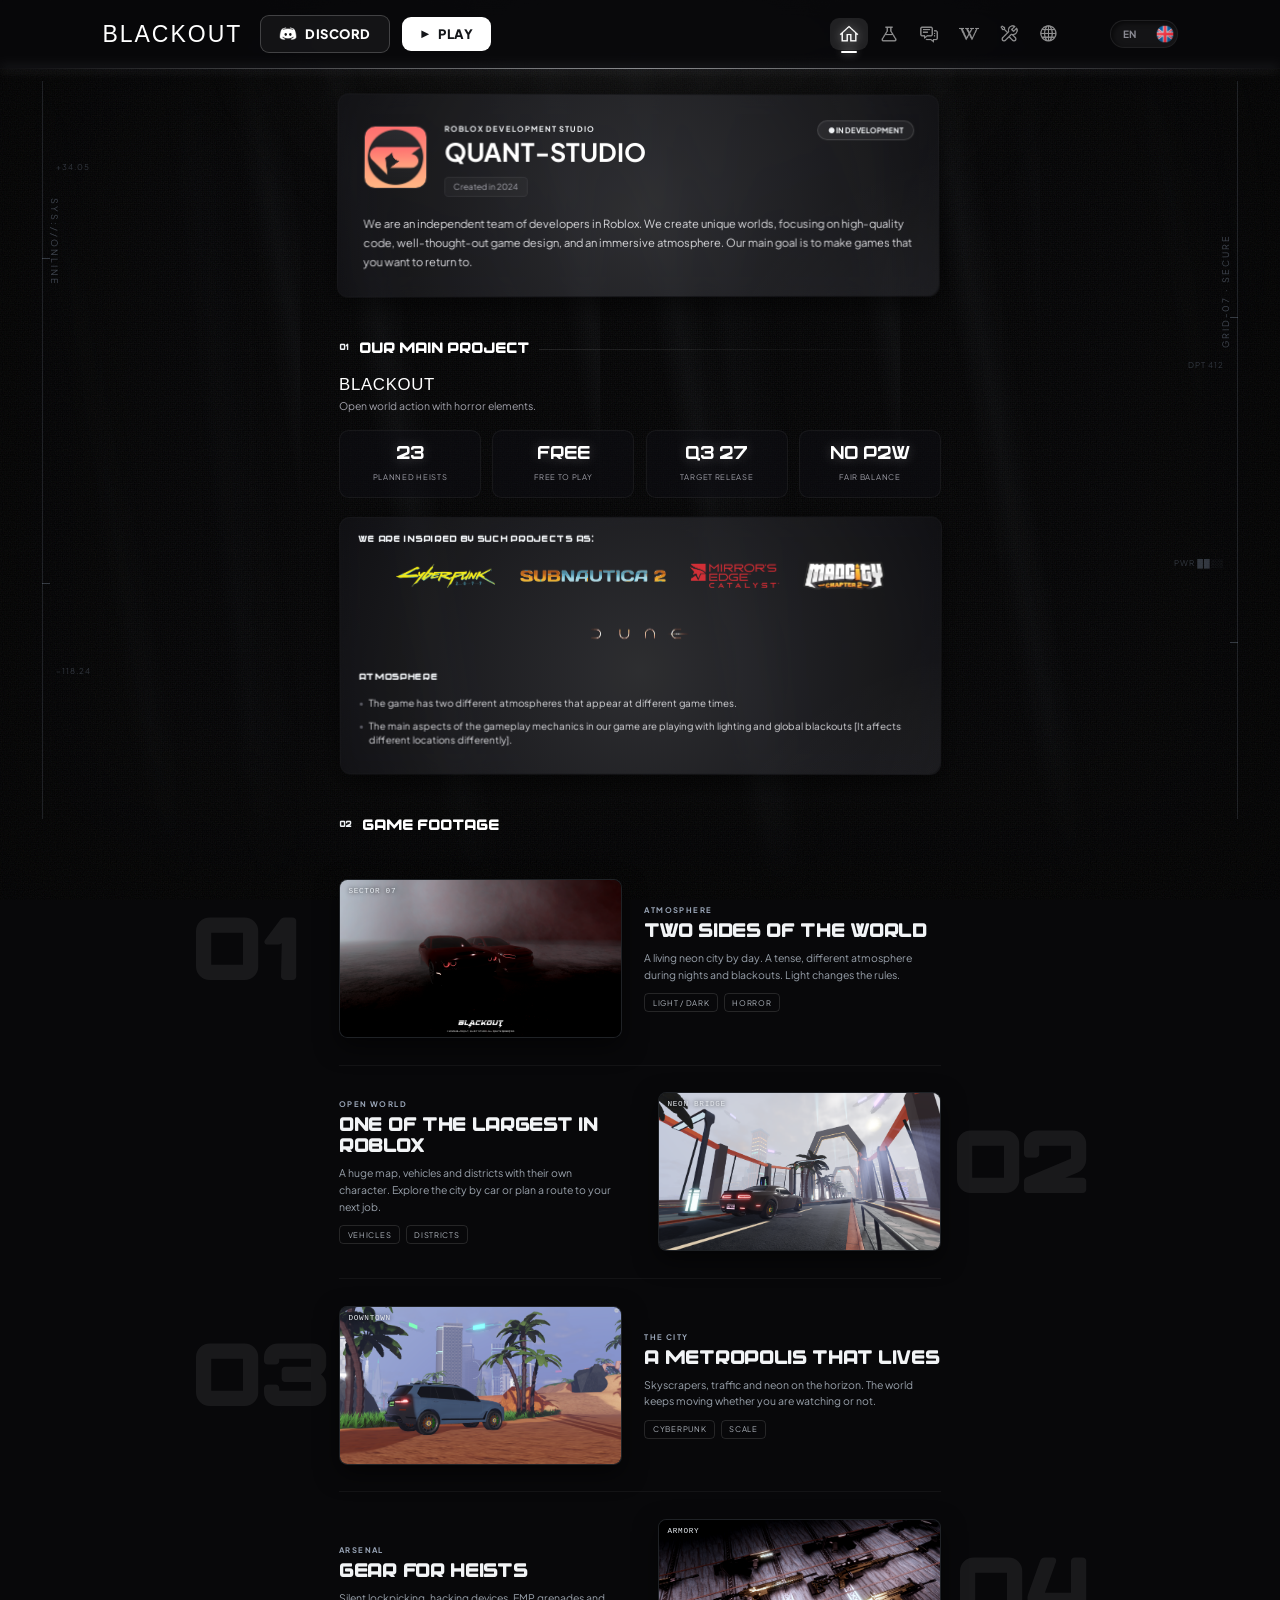
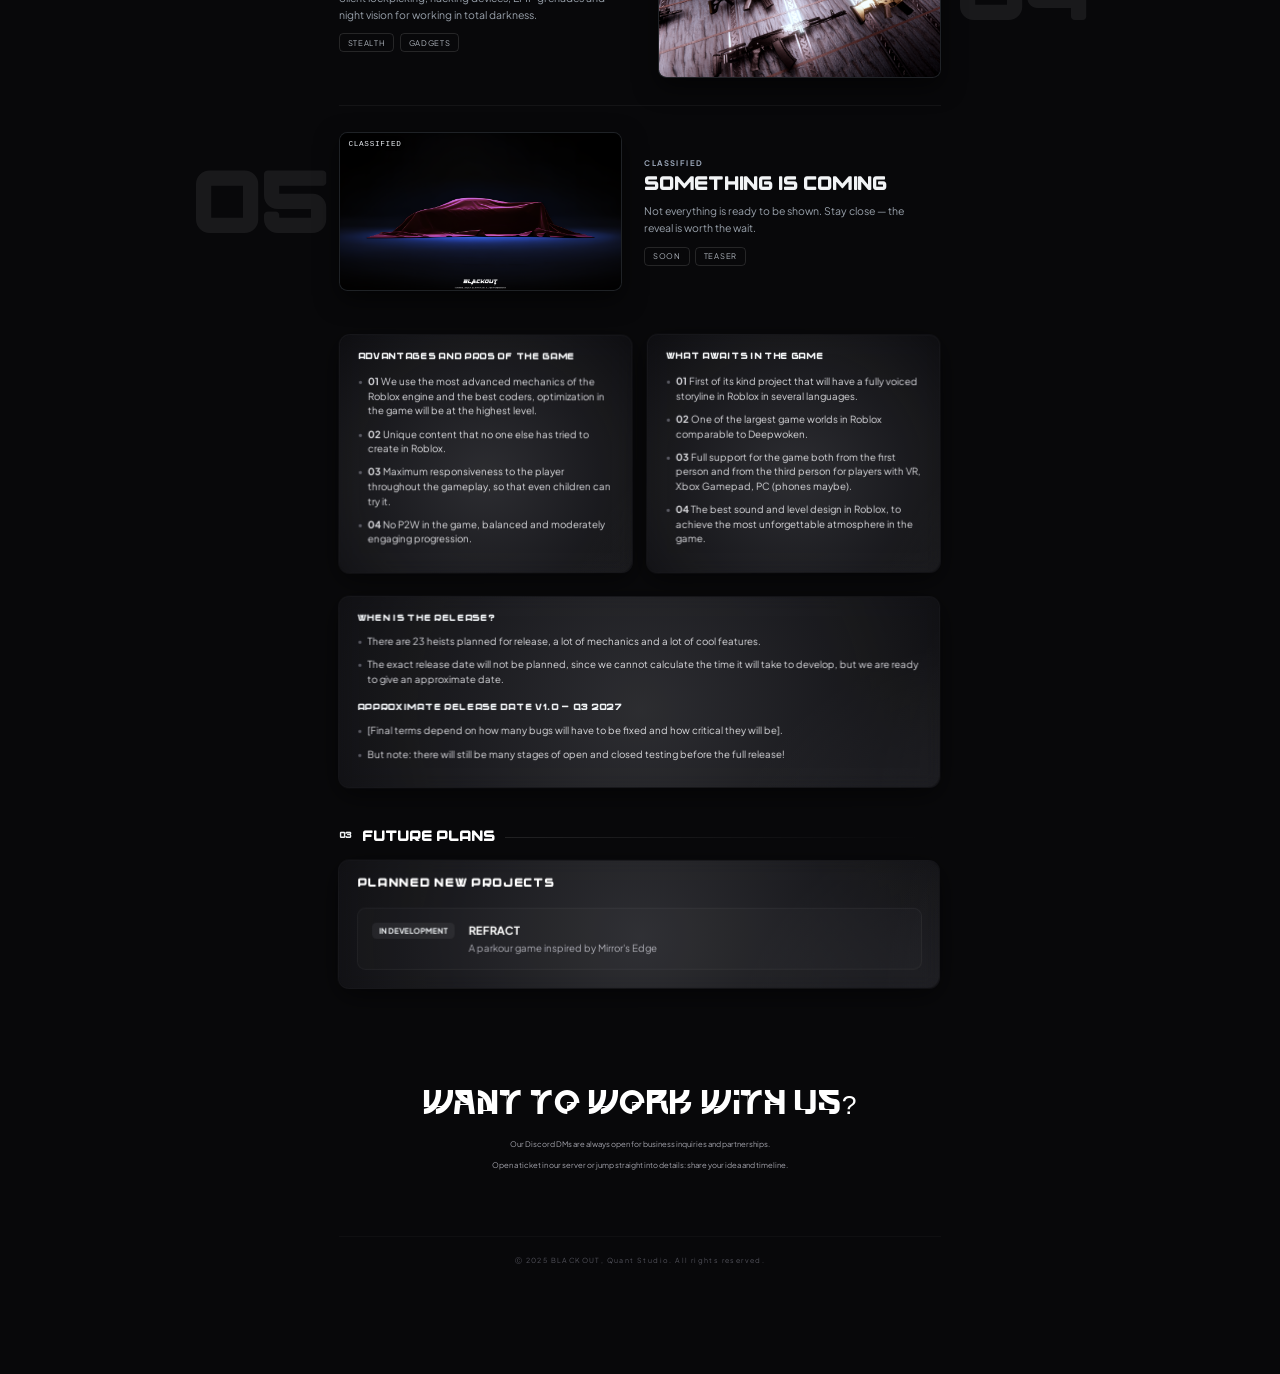
==== commit 5bb315a6: "Update index.html" ====
--- a/index.html
+++ b/index.html
@@ -10,7 +10,7 @@
     <!-- НАСТРОЙКА КРАСИВОГО ПРЕВЬЮ ПРИ ОТПРАВКЕ ССЫЛКИ -->
 <meta property="og:type" content="website">
 <meta property="og:title" content="Quant Studio">
-<meta property="og:description" content="General Info. Product Info. Wiki. etc.">
+<meta property="og:description" content="General Info. Product Info. Wiki. Regulations. etc. powered by 1twasaura">
 <meta property="og:url" content="https://quant-web-two.vercel.app">
 
 <!-- Ссылка на картинку для превью (Рекомендуемый размер: 1200x630 пикселей) -->
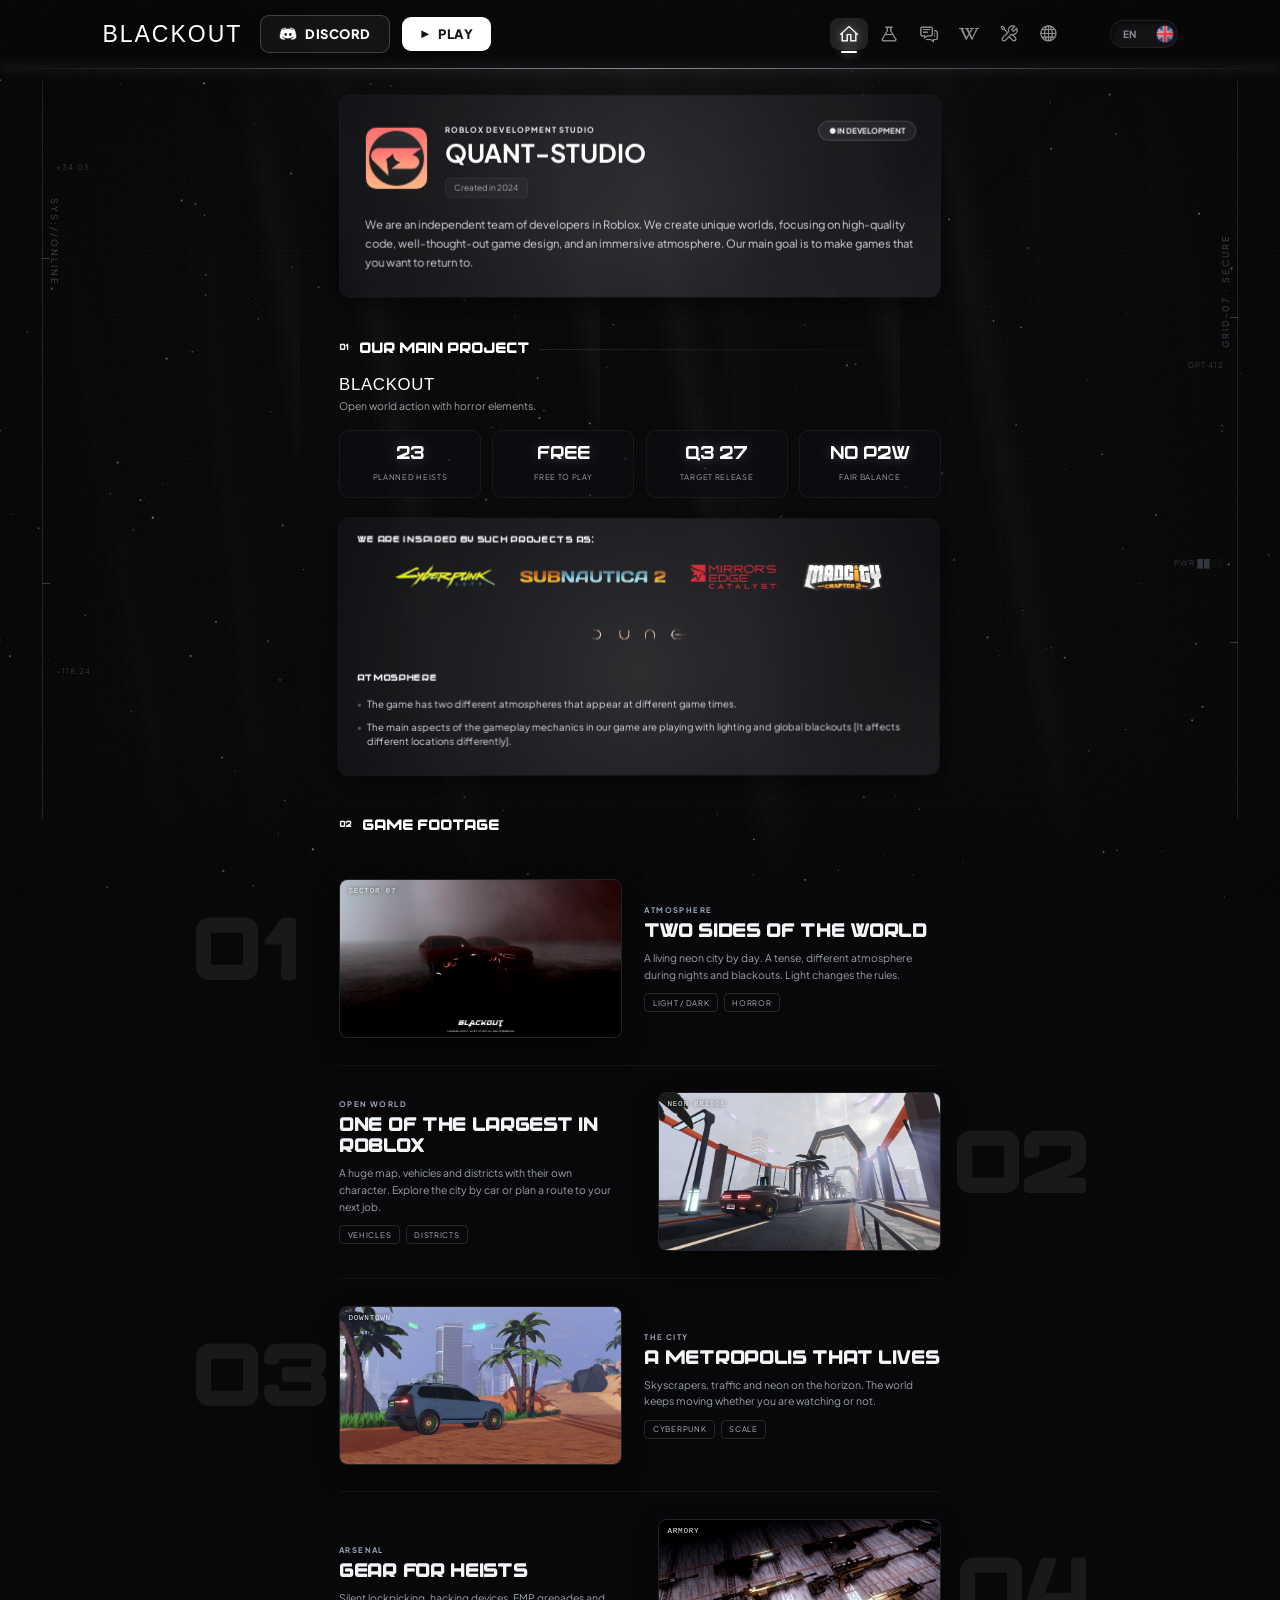
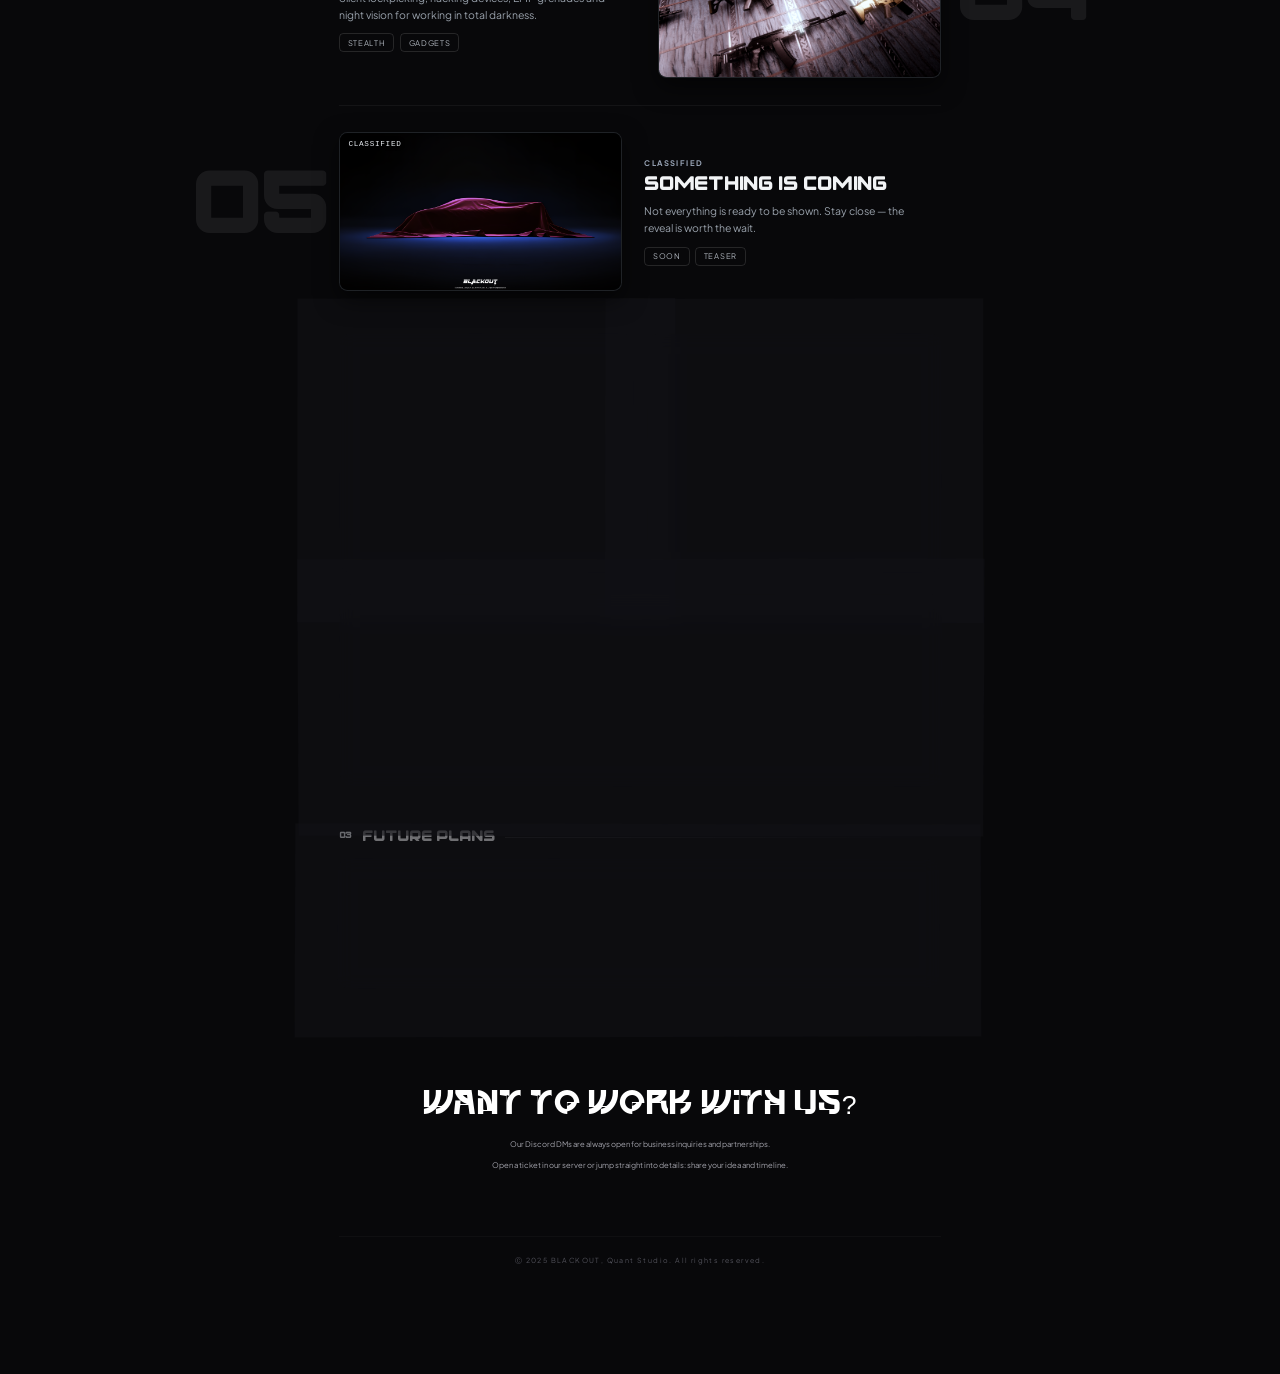
==== commit 8fb49fa4: "Update index.html" ====
--- a/index.html
+++ b/index.html
@@ -21,7 +21,7 @@
 <!-- Дополнительные теги для отображения в Twitter/X -->
 <meta name="twitter:card" content="summary_large_image">
 <meta name="twitter:title" content="Quant Studio">
-<meta name="twitter:description" content="General Info. Product Info. Wiki. etc.">
+<meta name="twitter:description" content="General Info. Product Info. Wiki. Regulations. etc. powered by 1twasaura">
 <meta name="twitter:image" content="https://quant-web-two.vercel.app/images/og-cover.png">
 
     <title>Quant-Studio</title>
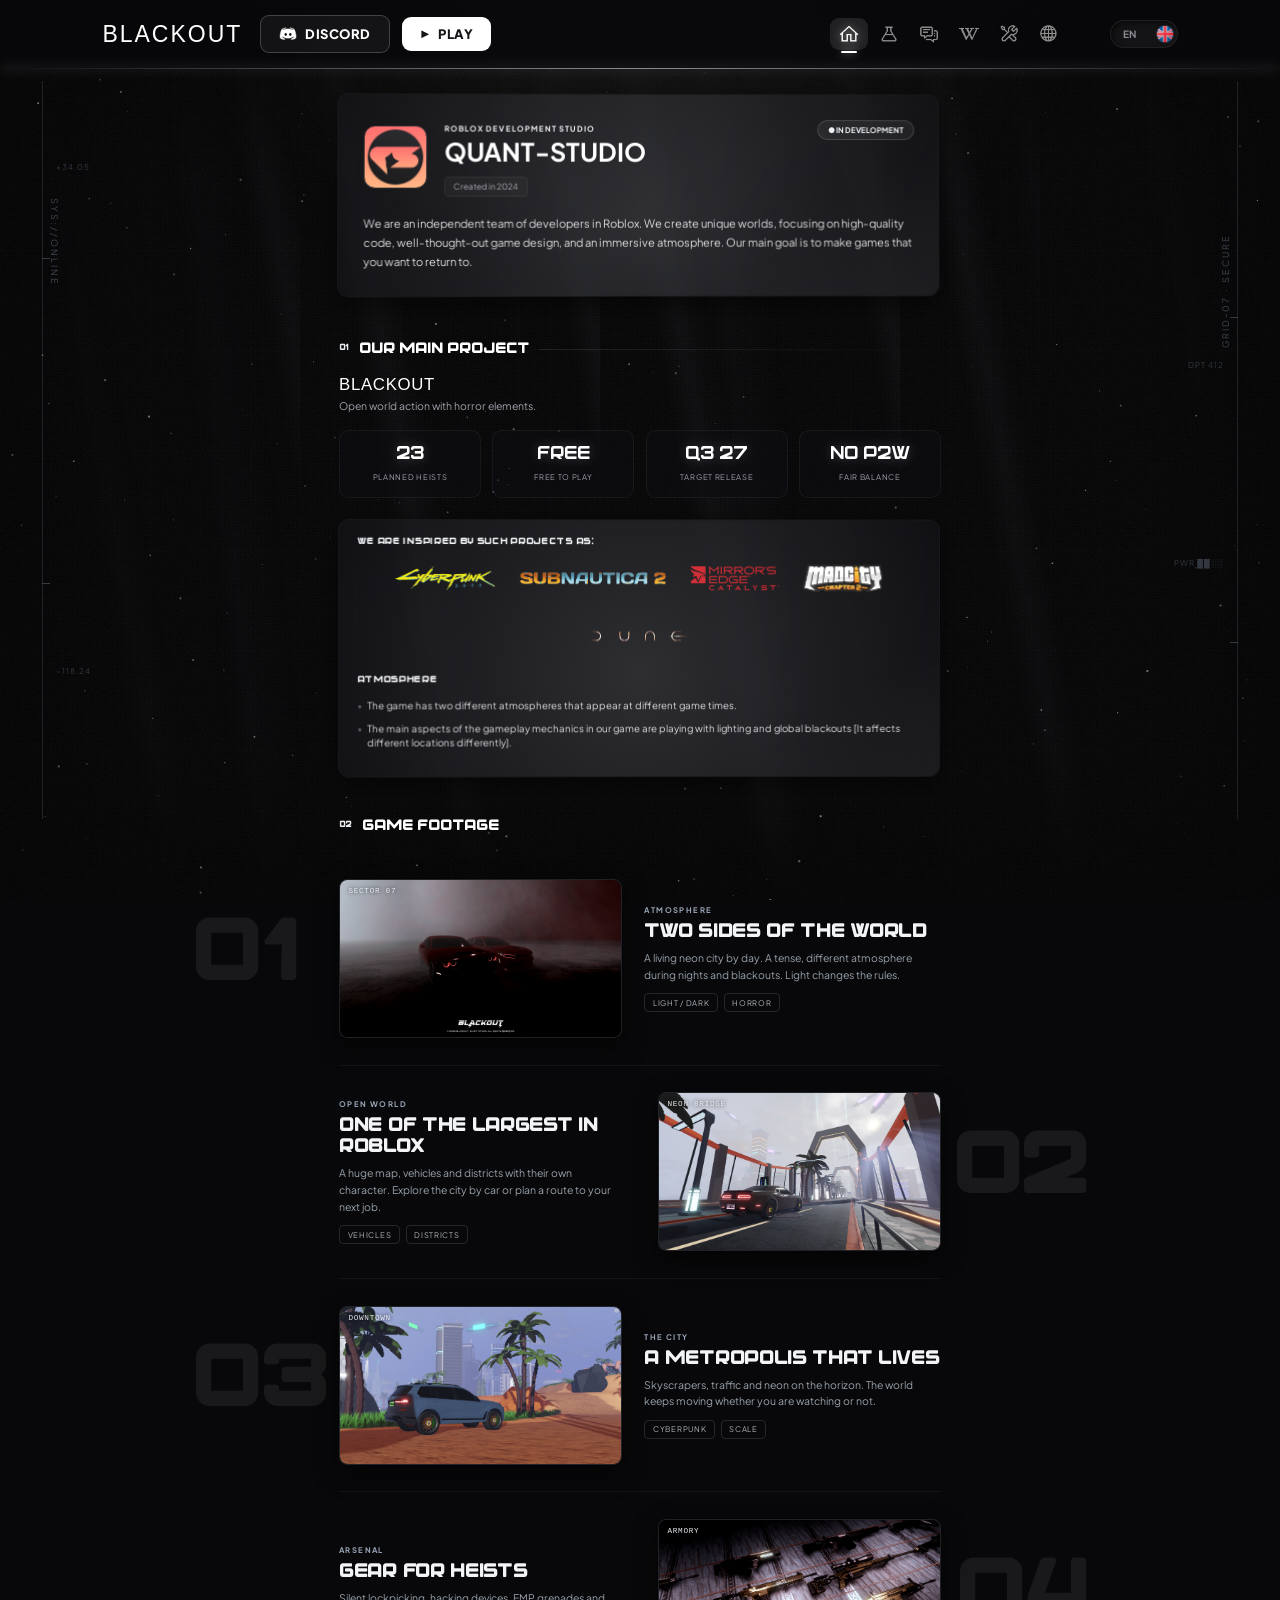
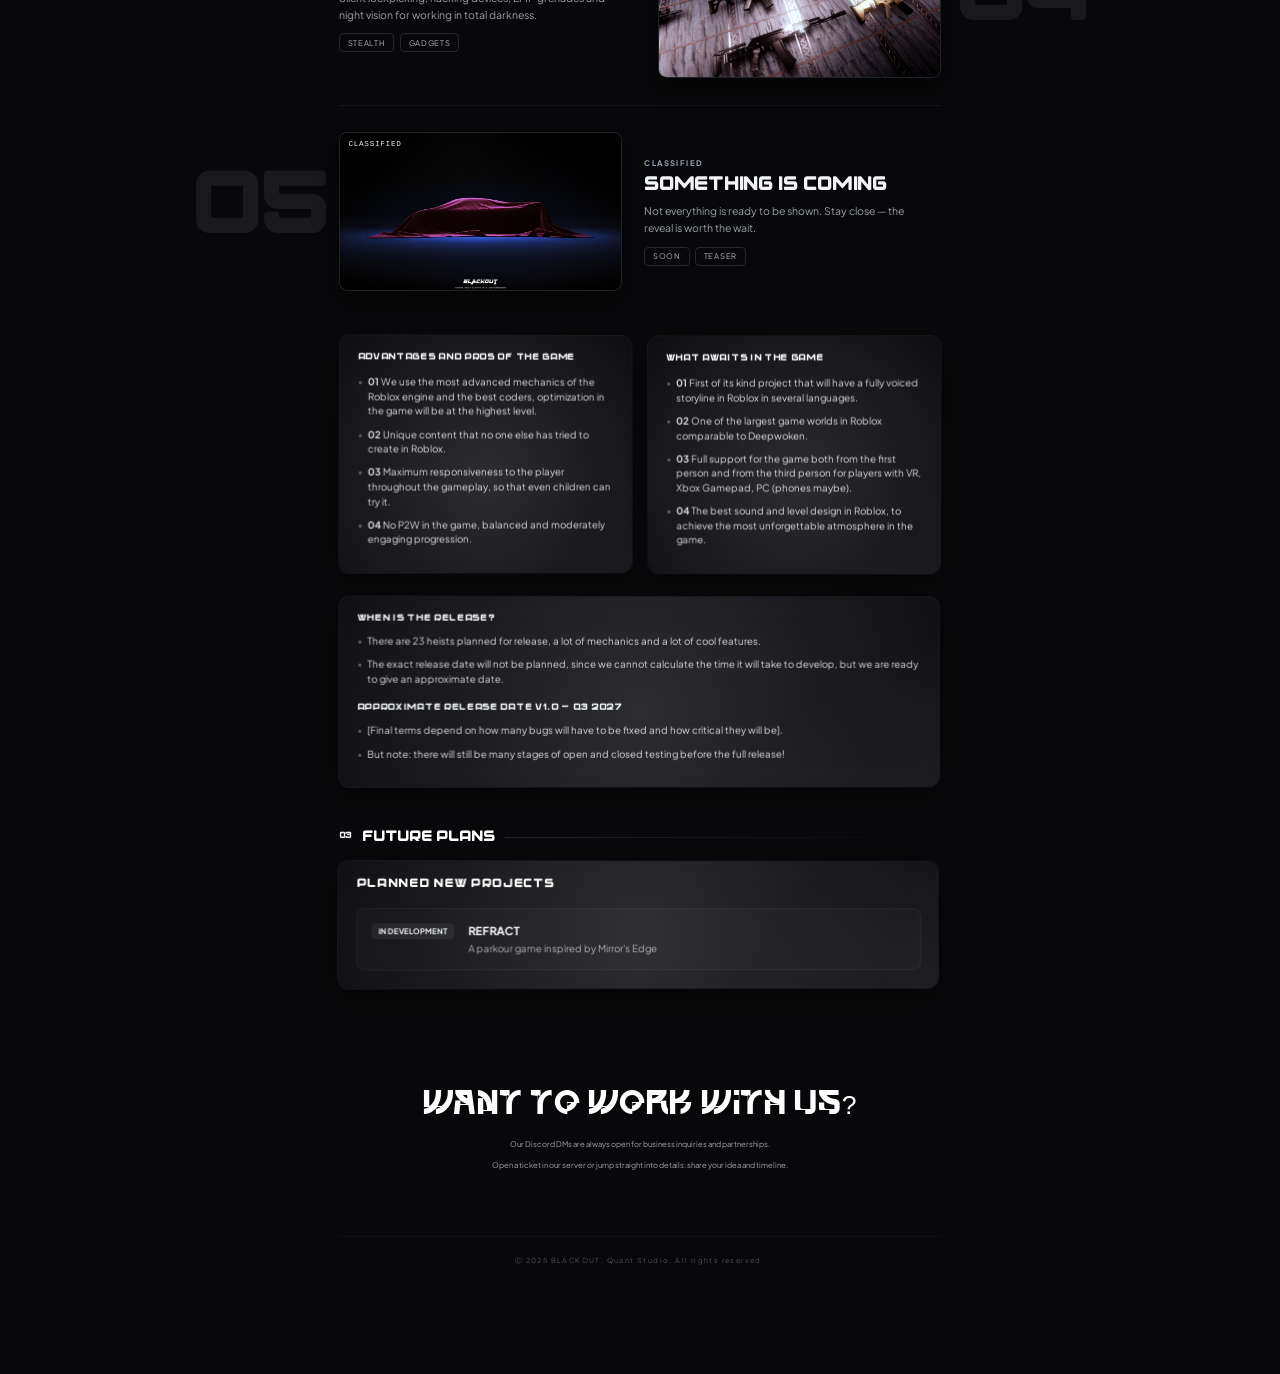
==== commit 65f38275: "Update index.html" ====
--- a/index.html
+++ b/index.html
@@ -10,7 +10,7 @@
     <!-- НАСТРОЙКА КРАСИВОГО ПРЕВЬЮ ПРИ ОТПРАВКЕ ССЫЛКИ -->
 <meta property="og:type" content="website">
 <meta property="og:title" content="Quant Studio">
-<meta property="og:description" content="General Info. Product Info. Wiki. Regulations. etc. powered by 1twasaura">
+<meta property="og:description" content="/ General Info / Product Info / Wiki / Regulations / ⠀⠀⠀⠀⠀powered by 1twasaura">
 <meta property="og:url" content="https://quant-web-two.vercel.app">
 
 <!-- Ссылка на картинку для превью (Рекомендуемый размер: 1200x630 пикселей) -->
@@ -21,7 +21,7 @@
 <!-- Дополнительные теги для отображения в Twitter/X -->
 <meta name="twitter:card" content="summary_large_image">
 <meta name="twitter:title" content="Quant Studio">
-<meta name="twitter:description" content="General Info. Product Info. Wiki. Regulations. etc. powered by 1twasaura">
+<meta name="twitter:description" content="/ General Info / Product Info / Wiki / Regulations / ⠀⠀⠀⠀⠀powered by 1twasaura">
 <meta name="twitter:image" content="https://quant-web-two.vercel.app/images/og-cover.png">
 
     <title>Quant-Studio</title>
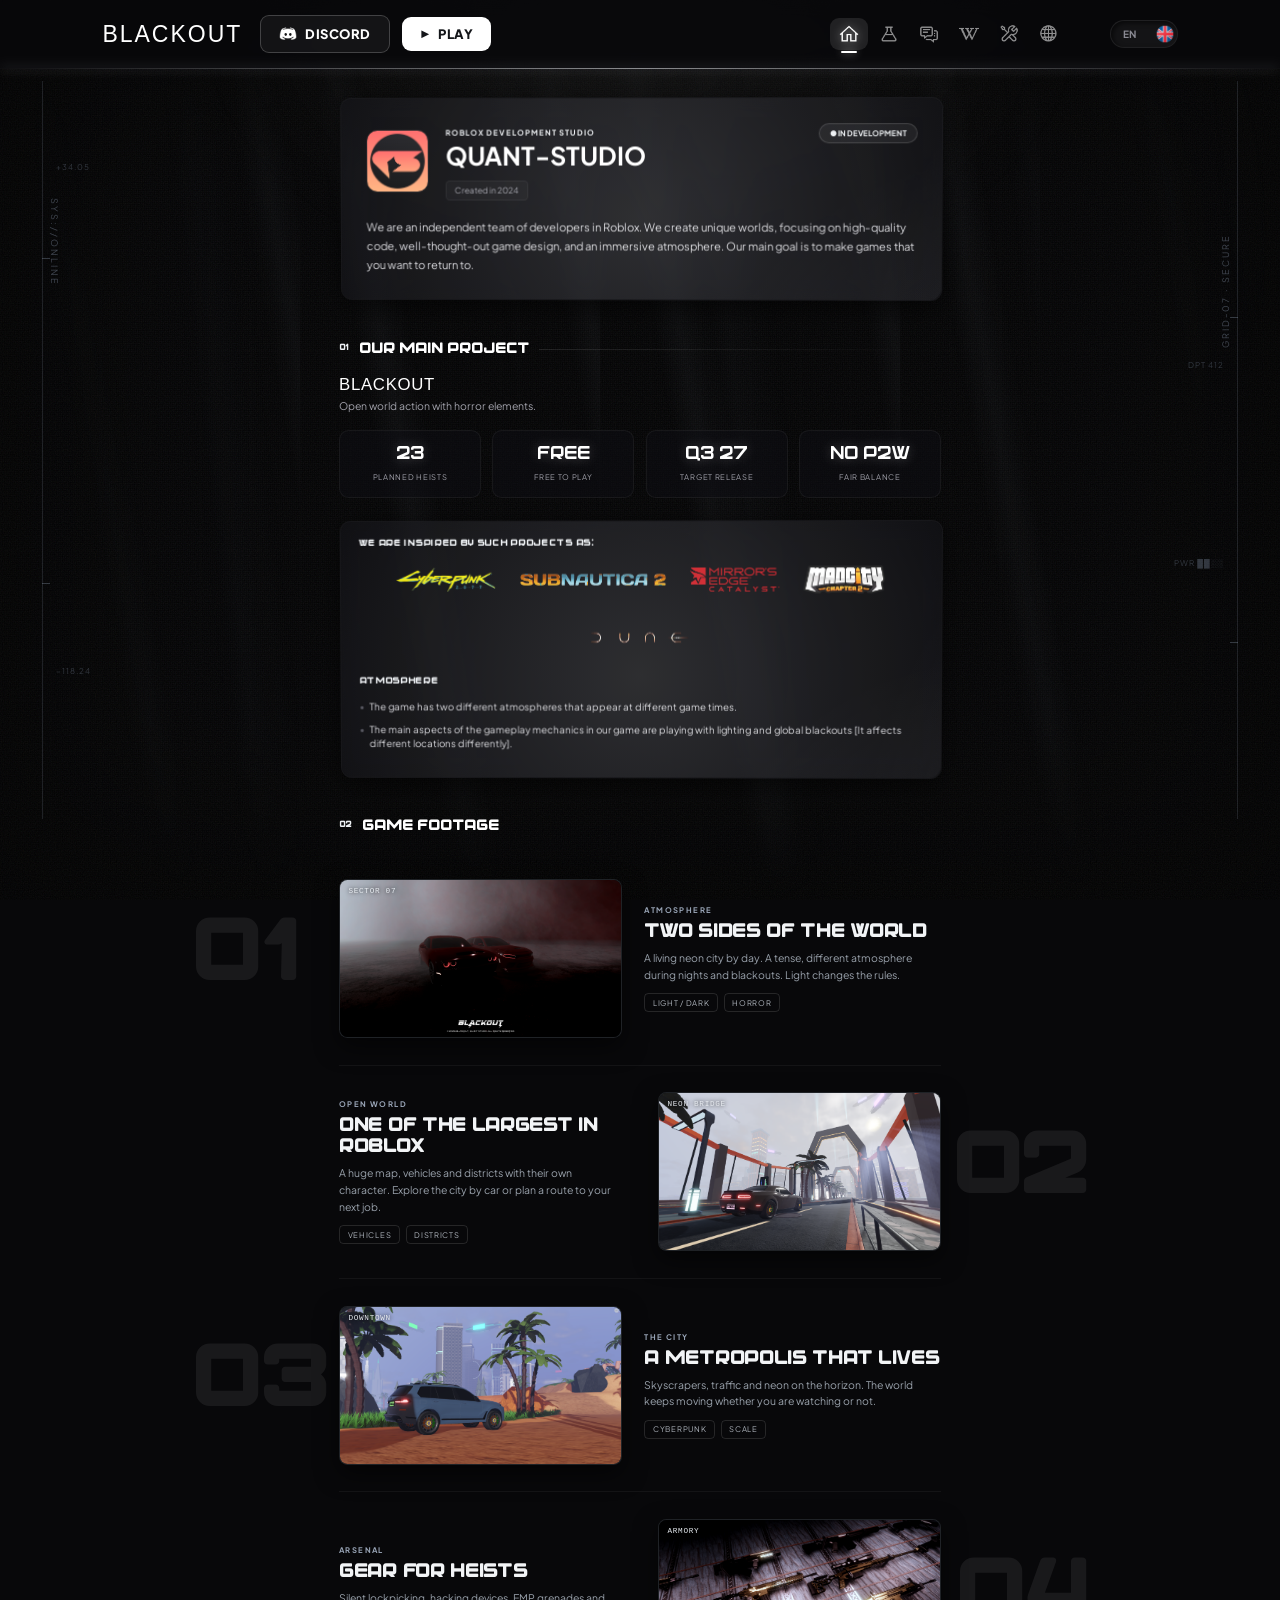
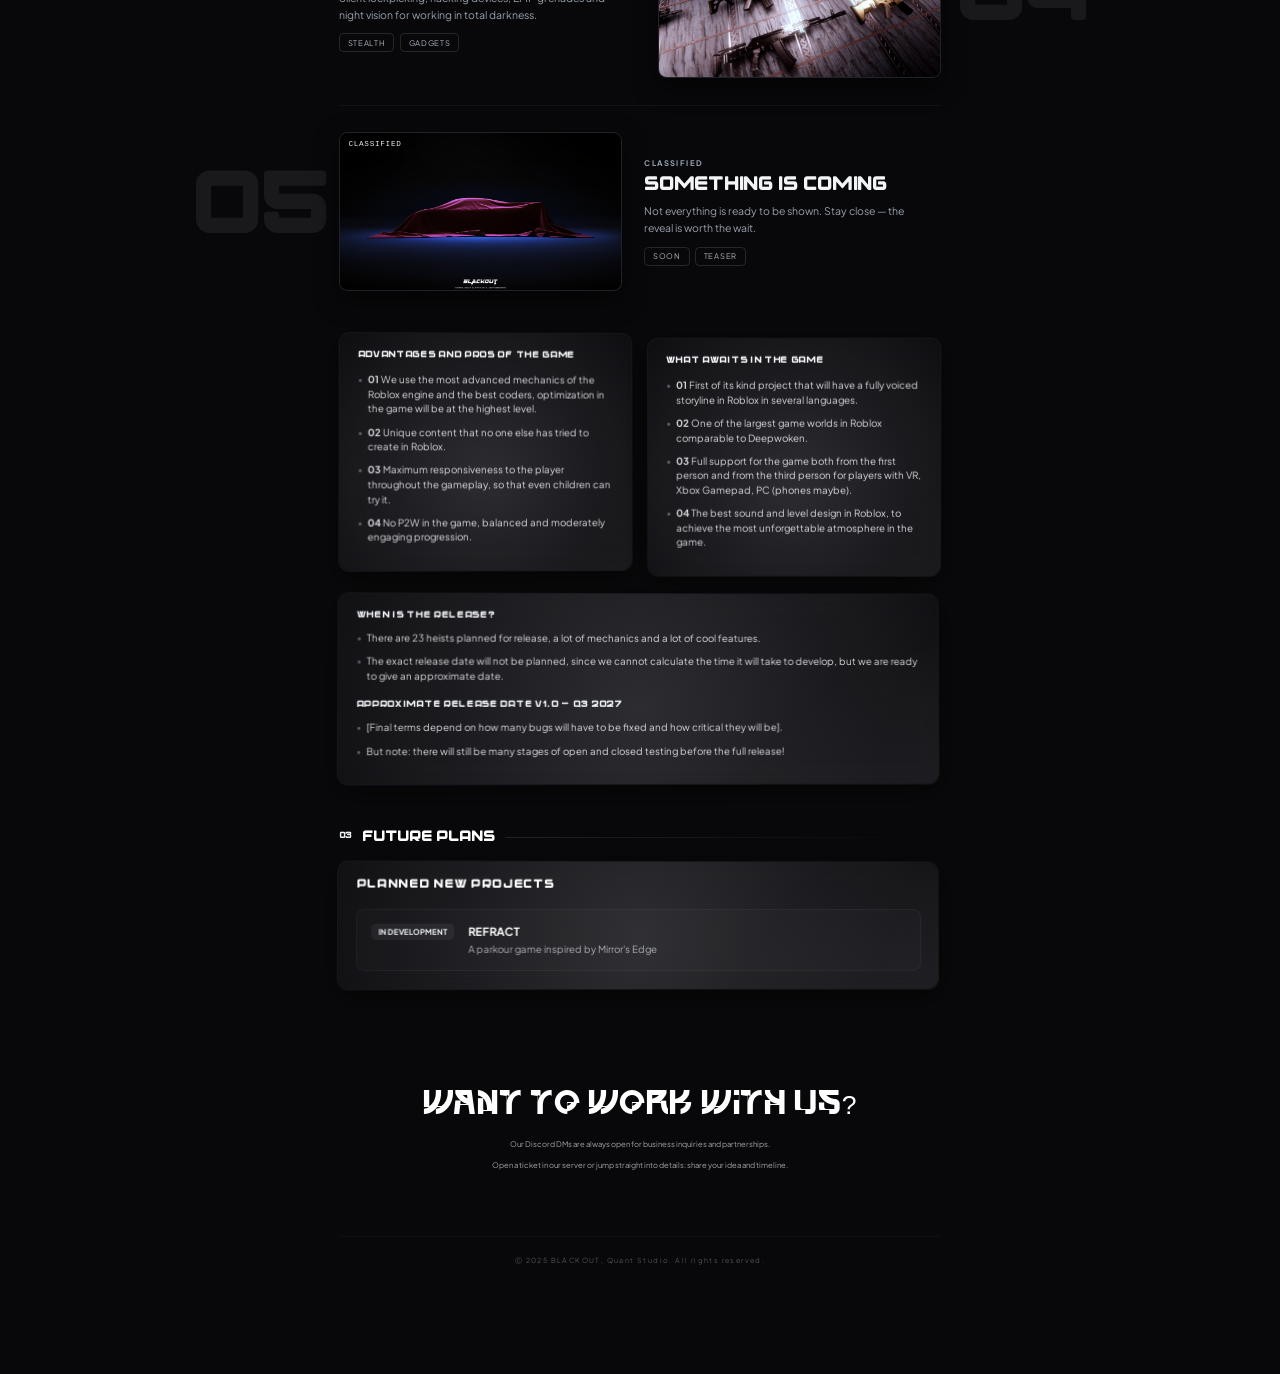
==== commit 421336f6: "Update index.html" ====
--- a/index.html
+++ b/index.html
@@ -10,7 +10,7 @@
     <!-- НАСТРОЙКА КРАСИВОГО ПРЕВЬЮ ПРИ ОТПРАВКЕ ССЫЛКИ -->
 <meta property="og:type" content="website">
 <meta property="og:title" content="Quant Studio">
-<meta property="og:description" content="/ General Info / Product Info / Wiki / Regulations / ⠀⠀⠀⠀⠀powered by 1twasaura">
+<meta property="og:description" content="General Info | Product Info | Wiki | Regulations ⠀⠀⠀⠀⠀⠀⠀⠀⠀⠀powered by 1twasaura">
 <meta property="og:url" content="https://quant-web-two.vercel.app">
 
 <!-- Ссылка на картинку для превью (Рекомендуемый размер: 1200x630 пикселей) -->
@@ -21,7 +21,7 @@
 <!-- Дополнительные теги для отображения в Twitter/X -->
 <meta name="twitter:card" content="summary_large_image">
 <meta name="twitter:title" content="Quant Studio">
-<meta name="twitter:description" content="/ General Info / Product Info / Wiki / Regulations / ⠀⠀⠀⠀⠀powered by 1twasaura">
+<meta name="twitter:description" content="General Info | Product Info | Wiki | Regulations ⠀⠀⠀⠀⠀⠀⠀⠀⠀⠀powered by 1twasaura">
 <meta name="twitter:image" content="https://quant-web-two.vercel.app/images/og-cover.png">
 
     <title>Quant-Studio</title>
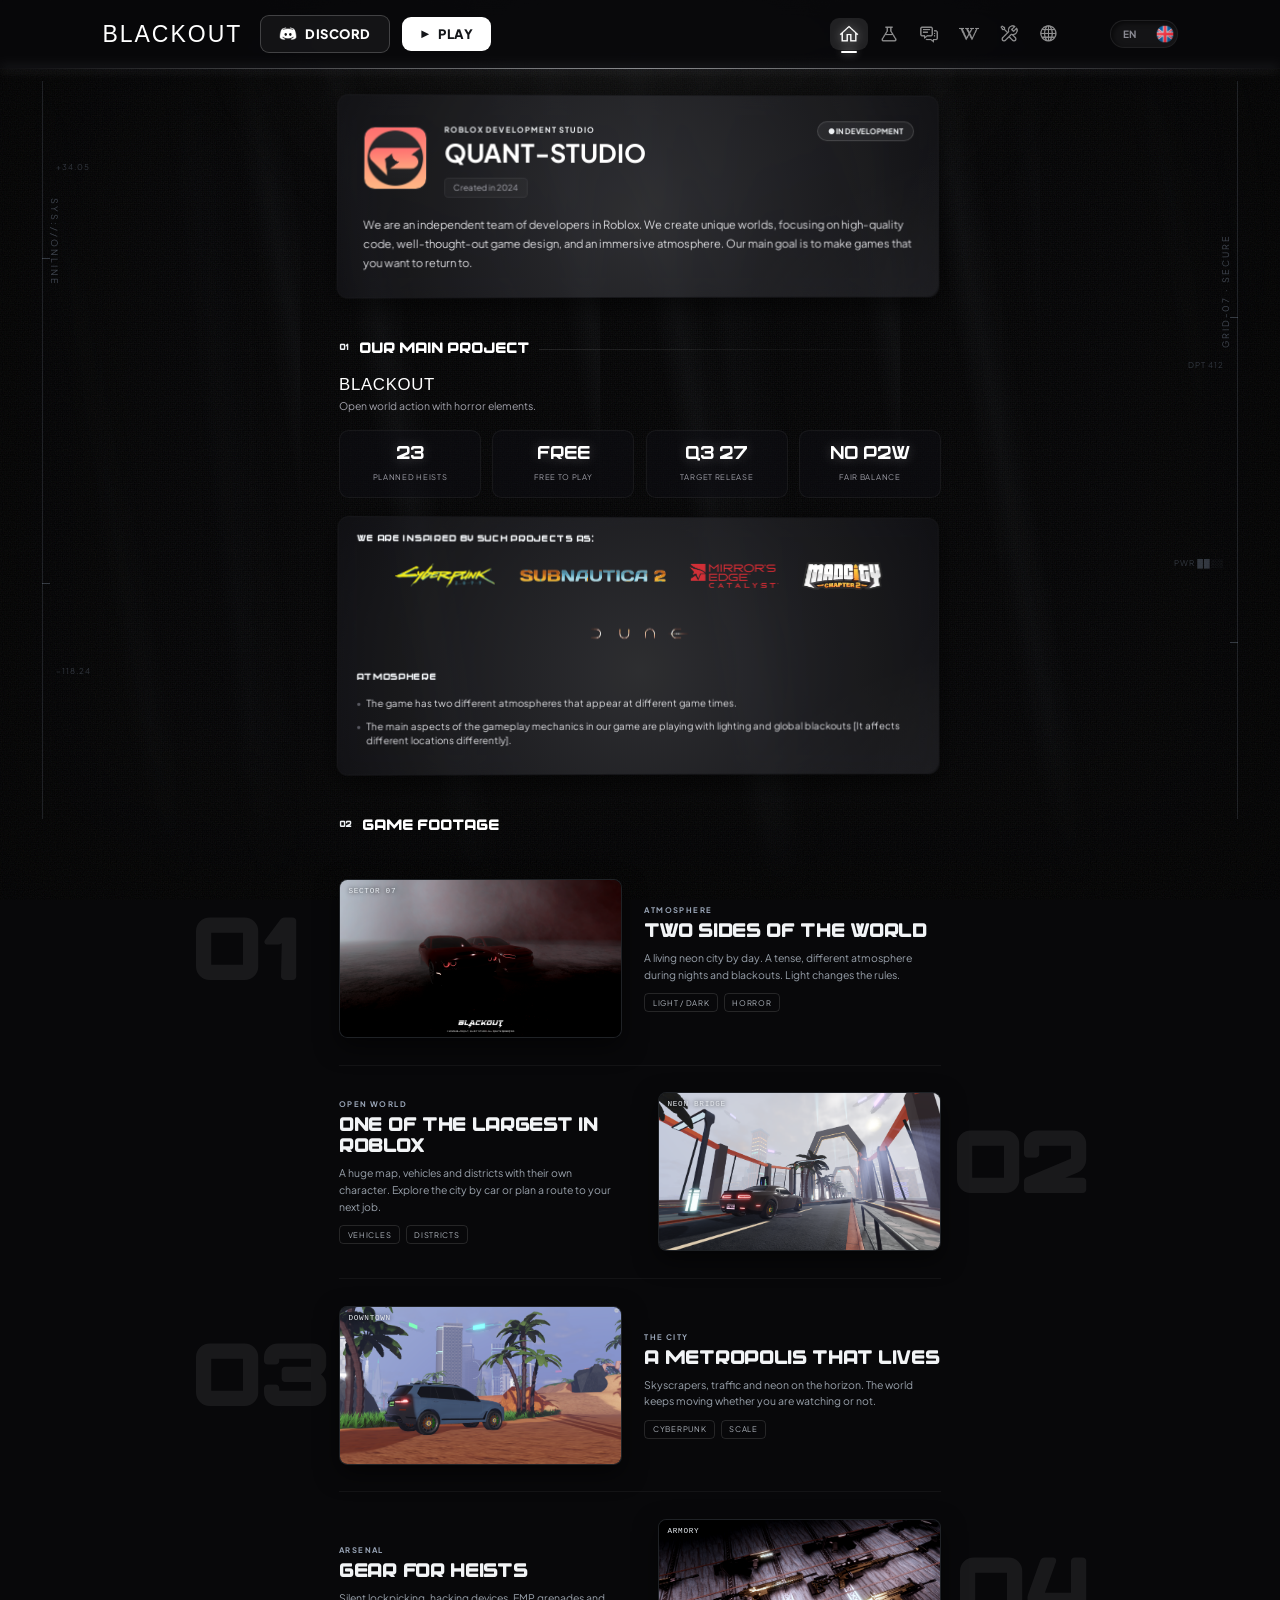
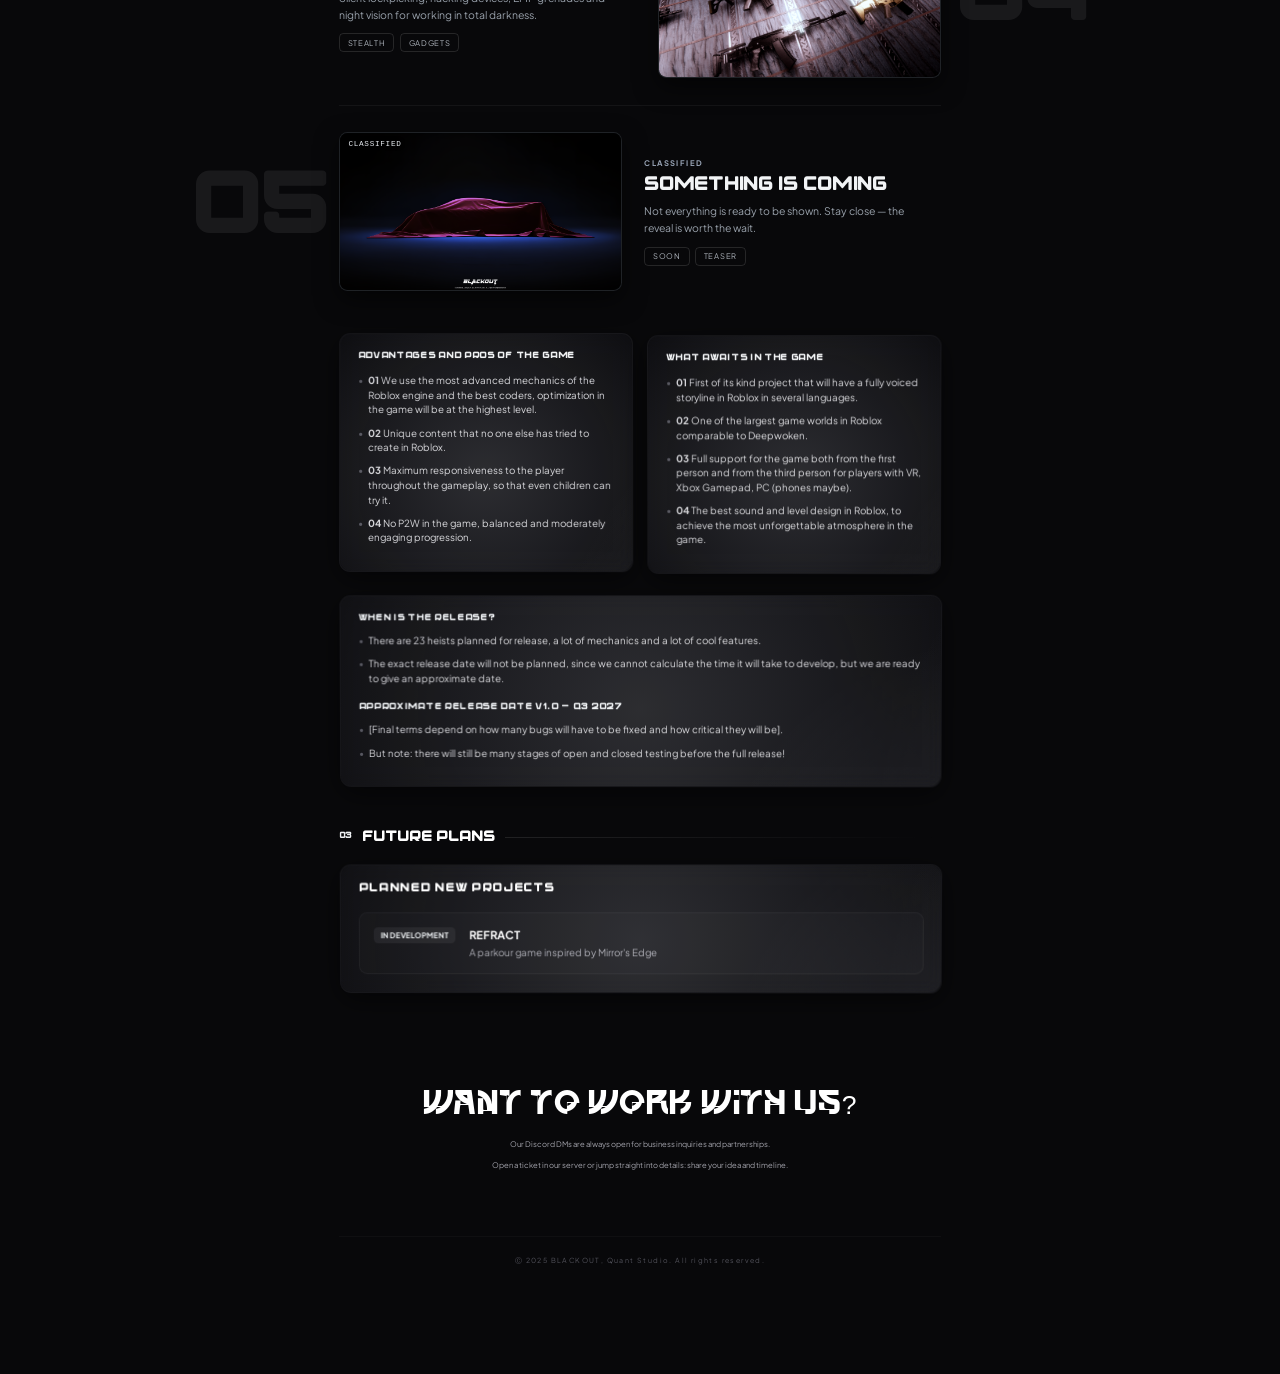
==== commit 0a53e166: "Update index.html" ====
--- a/index.html
+++ b/index.html
@@ -10,7 +10,7 @@
     <!-- НАСТРОЙКА КРАСИВОГО ПРЕВЬЮ ПРИ ОТПРАВКЕ ССЫЛКИ -->
 <meta property="og:type" content="website">
 <meta property="og:title" content="Quant Studio">
-<meta property="og:description" content="General Info | Product Info | Wiki | Regulations ⠀⠀⠀⠀⠀⠀⠀⠀⠀⠀powered by 1twasaura">
+<meta property="og:description" content="*General Info | Product Info | Wiki | Regulations* ⠀⠀⠀⠀⠀⠀⠀⠀⠀⠀***powered by 1twasaura***">
 <meta property="og:url" content="https://quant-web-two.vercel.app">
 
 <!-- Ссылка на картинку для превью (Рекомендуемый размер: 1200x630 пикселей) -->
@@ -21,7 +21,7 @@
 <!-- Дополнительные теги для отображения в Twitter/X -->
 <meta name="twitter:card" content="summary_large_image">
 <meta name="twitter:title" content="Quant Studio">
-<meta name="twitter:description" content="General Info | Product Info | Wiki | Regulations ⠀⠀⠀⠀⠀⠀⠀⠀⠀⠀powered by 1twasaura">
+<meta name="twitter:description" content="*General Info | Product Info | Wiki | Regulations* ⠀⠀⠀⠀⠀⠀⠀⠀⠀⠀***powered by 1twasaura***">
 <meta name="twitter:image" content="https://quant-web-two.vercel.app/images/og-cover.png">
 
     <title>Quant-Studio</title>
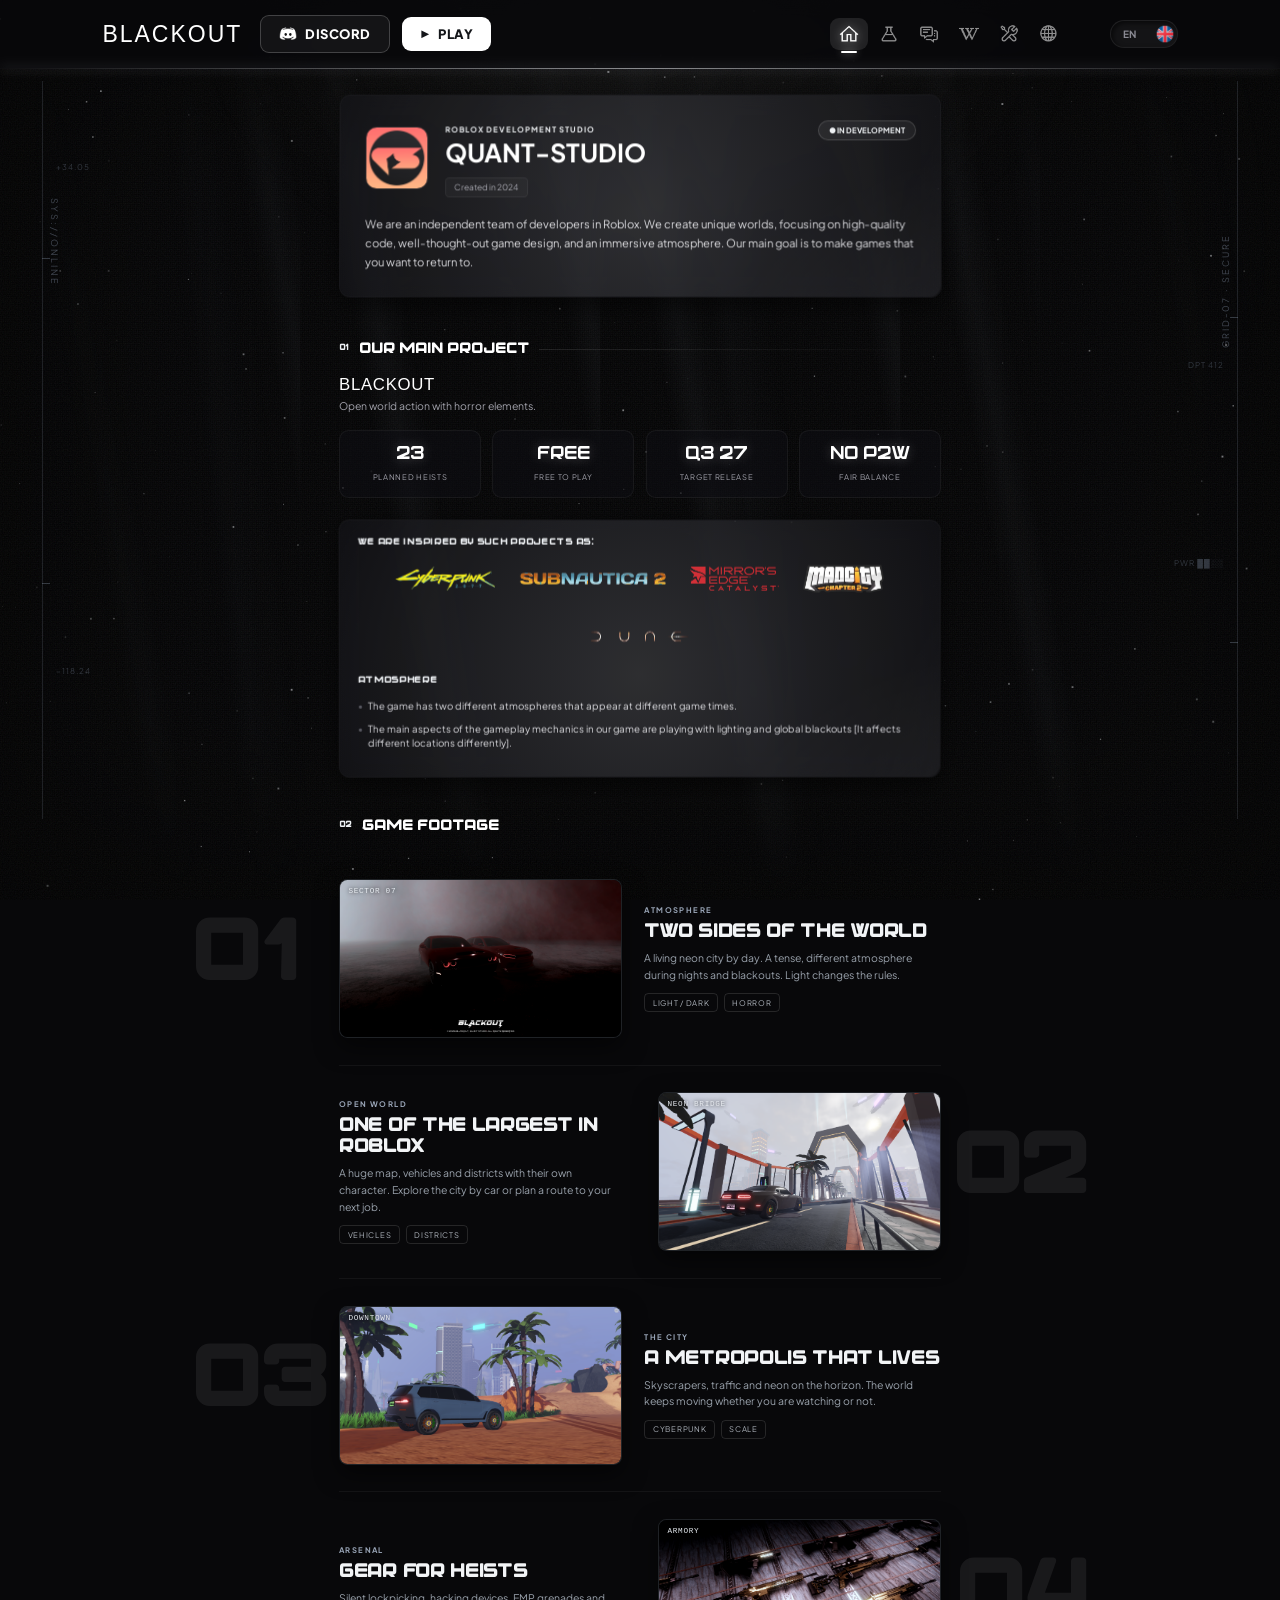
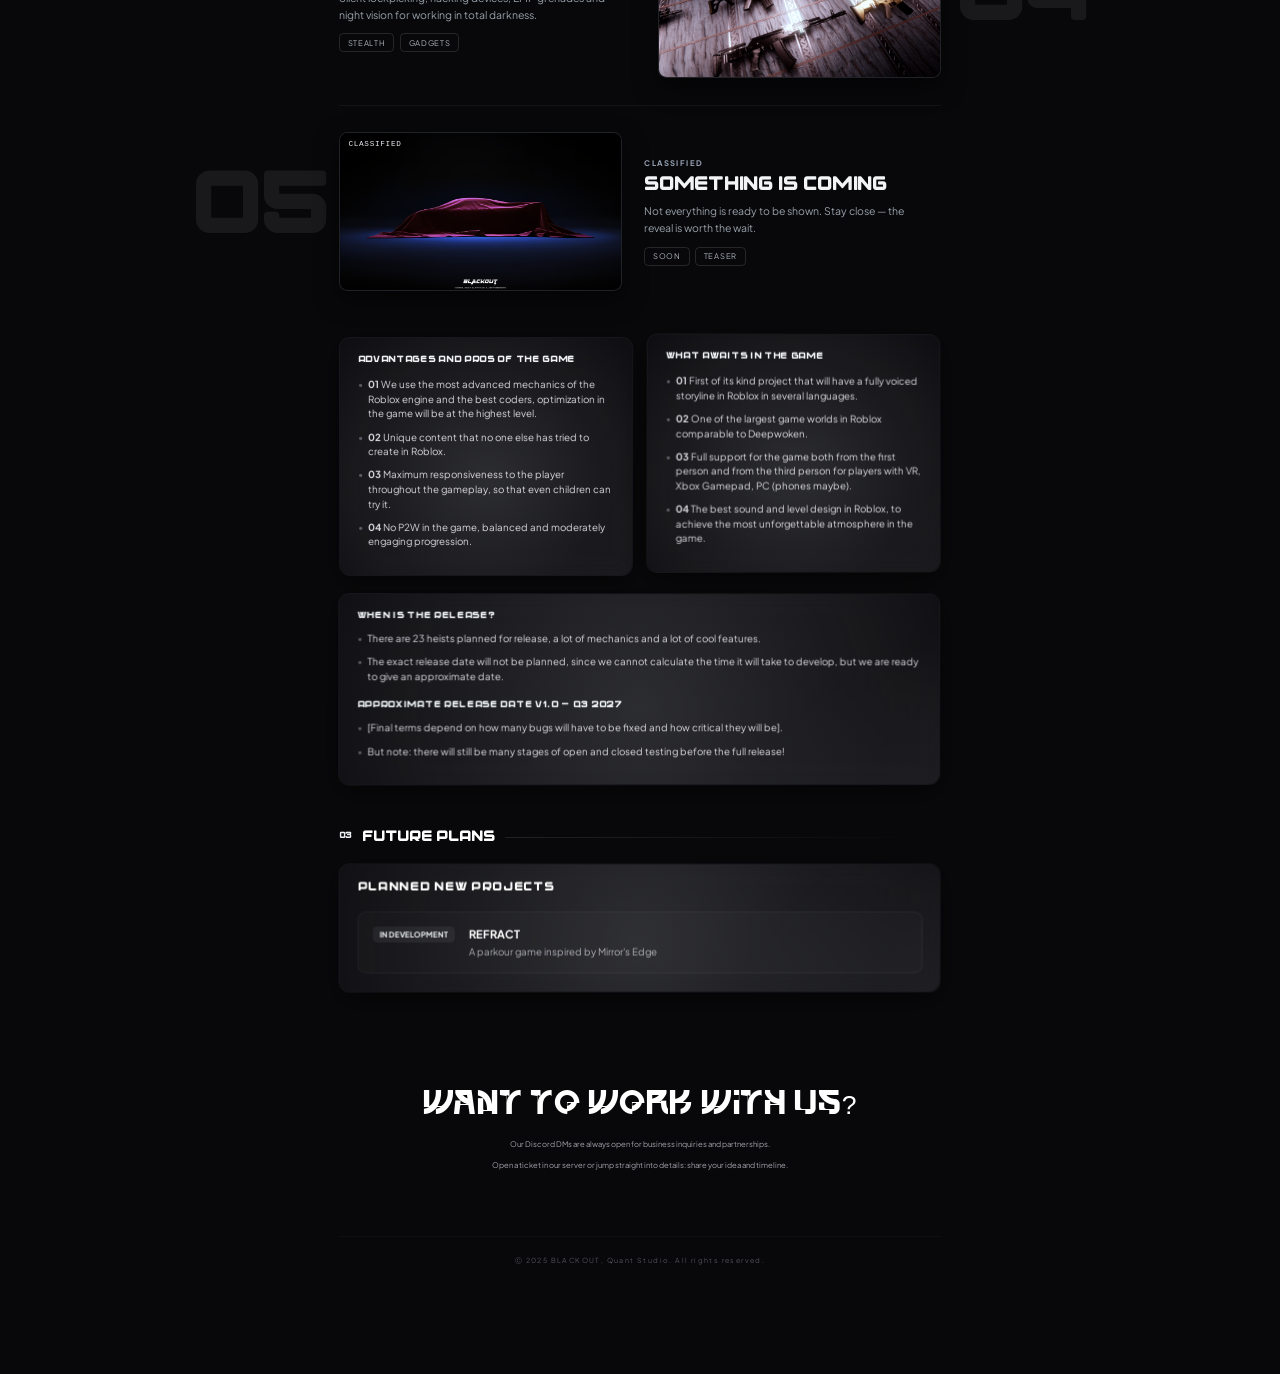
==== commit 620e3828: "Update index.html" ====
--- a/index.html
+++ b/index.html
@@ -10,7 +10,7 @@
     <!-- НАСТРОЙКА КРАСИВОГО ПРЕВЬЮ ПРИ ОТПРАВКЕ ССЫЛКИ -->
 <meta property="og:type" content="website">
 <meta property="og:title" content="Quant Studio">
-<meta property="og:description" content="*General Info | Product Info | Wiki | Regulations* ⠀⠀⠀⠀⠀⠀⠀⠀⠀⠀***powered by 1twasaura***">
+<meta property="og:description" content="General Info | Product Info | Wiki | Regulations ⠀⠀⠀⠀⠀⠀⠀⠀⠀⠀powered by 1twasaura">
 <meta property="og:url" content="https://quant-web-two.vercel.app">
 
 <!-- Ссылка на картинку для превью (Рекомендуемый размер: 1200x630 пикселей) -->
@@ -21,7 +21,7 @@
 <!-- Дополнительные теги для отображения в Twitter/X -->
 <meta name="twitter:card" content="summary_large_image">
 <meta name="twitter:title" content="Quant Studio">
-<meta name="twitter:description" content="*General Info | Product Info | Wiki | Regulations* ⠀⠀⠀⠀⠀⠀⠀⠀⠀⠀***powered by 1twasaura***">
+<meta name="twitter:description" content="General Info | Product Info | Wiki | Regulations ⠀⠀⠀⠀⠀⠀⠀⠀⠀⠀powered by 1twasaura">
 <meta name="twitter:image" content="https://quant-web-two.vercel.app/images/og-cover.png">
 
     <title>Quant-Studio</title>
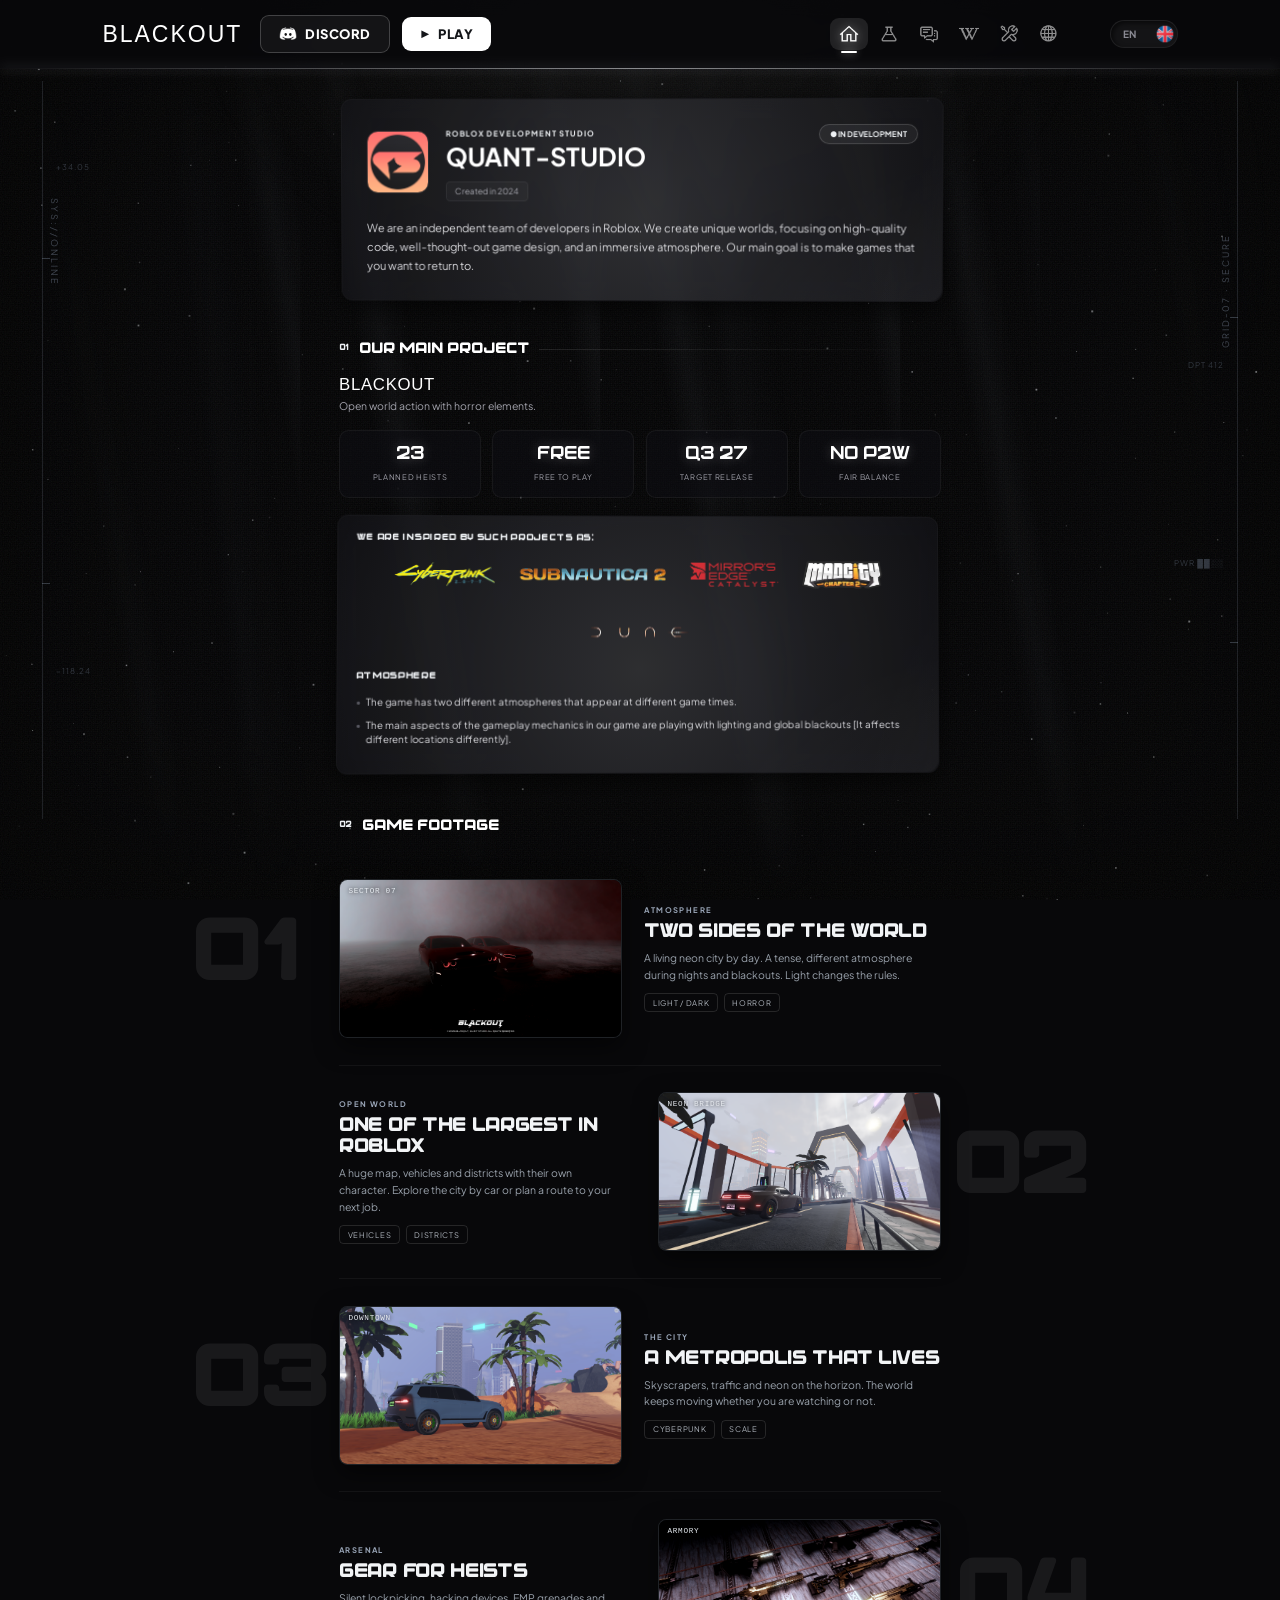
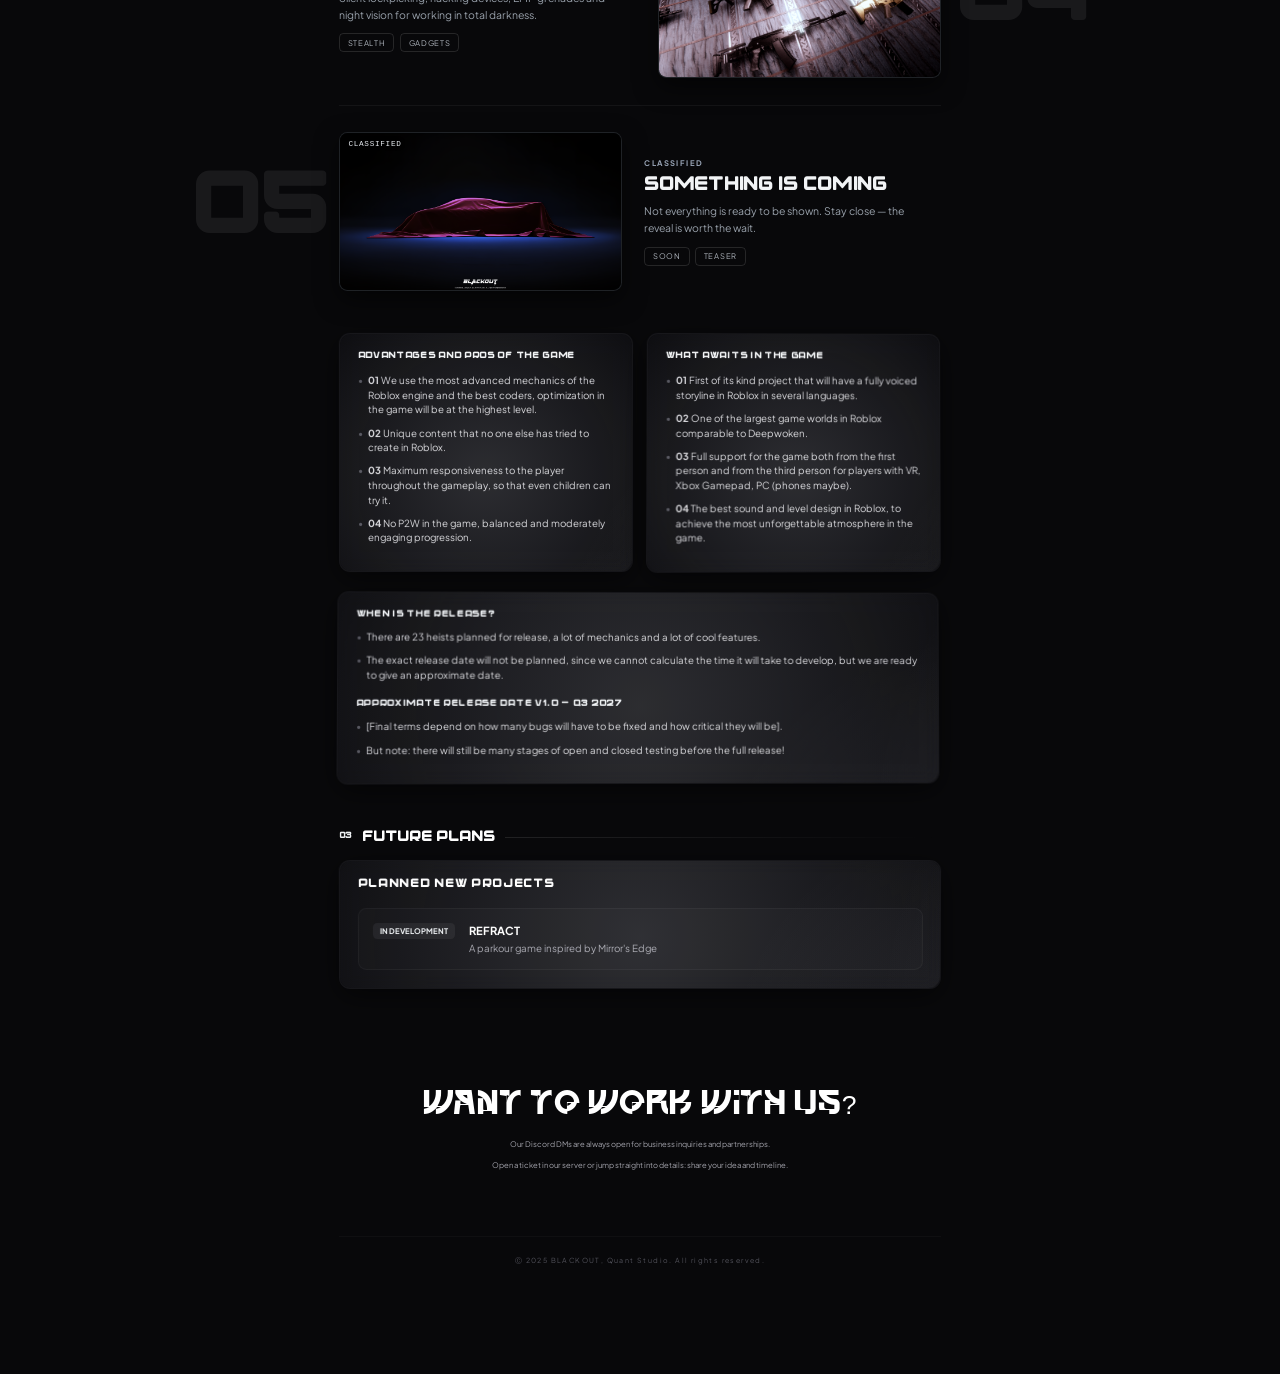
==== commit 052b7a88: "Update index.html" ====
--- a/index.html
+++ b/index.html
@@ -10,7 +10,7 @@
     <!-- НАСТРОЙКА КРАСИВОГО ПРЕВЬЮ ПРИ ОТПРАВКЕ ССЫЛКИ -->
 <meta property="og:type" content="website">
 <meta property="og:title" content="Quant Studio">
-<meta property="og:description" content="General Info | Product Info | Wiki | Regulations ⠀⠀⠀⠀⠀⠀⠀⠀⠀⠀powered by 1twasaura">
+<meta property="og:description" content="General Info | Product Info | Wiki | Regulations">
 <meta property="og:url" content="https://quant-web-two.vercel.app">
 
 <!-- Ссылка на картинку для превью (Рекомендуемый размер: 1200x630 пикселей) -->
@@ -21,7 +21,7 @@
 <!-- Дополнительные теги для отображения в Twitter/X -->
 <meta name="twitter:card" content="summary_large_image">
 <meta name="twitter:title" content="Quant Studio">
-<meta name="twitter:description" content="General Info | Product Info | Wiki | Regulations ⠀⠀⠀⠀⠀⠀⠀⠀⠀⠀powered by 1twasaura">
+<meta name="twitter:description" content="General Info | Product Info | Wiki | Regulations">
 <meta name="twitter:image" content="https://quant-web-two.vercel.app/images/og-cover.png">
 
     <title>Quant-Studio</title>
